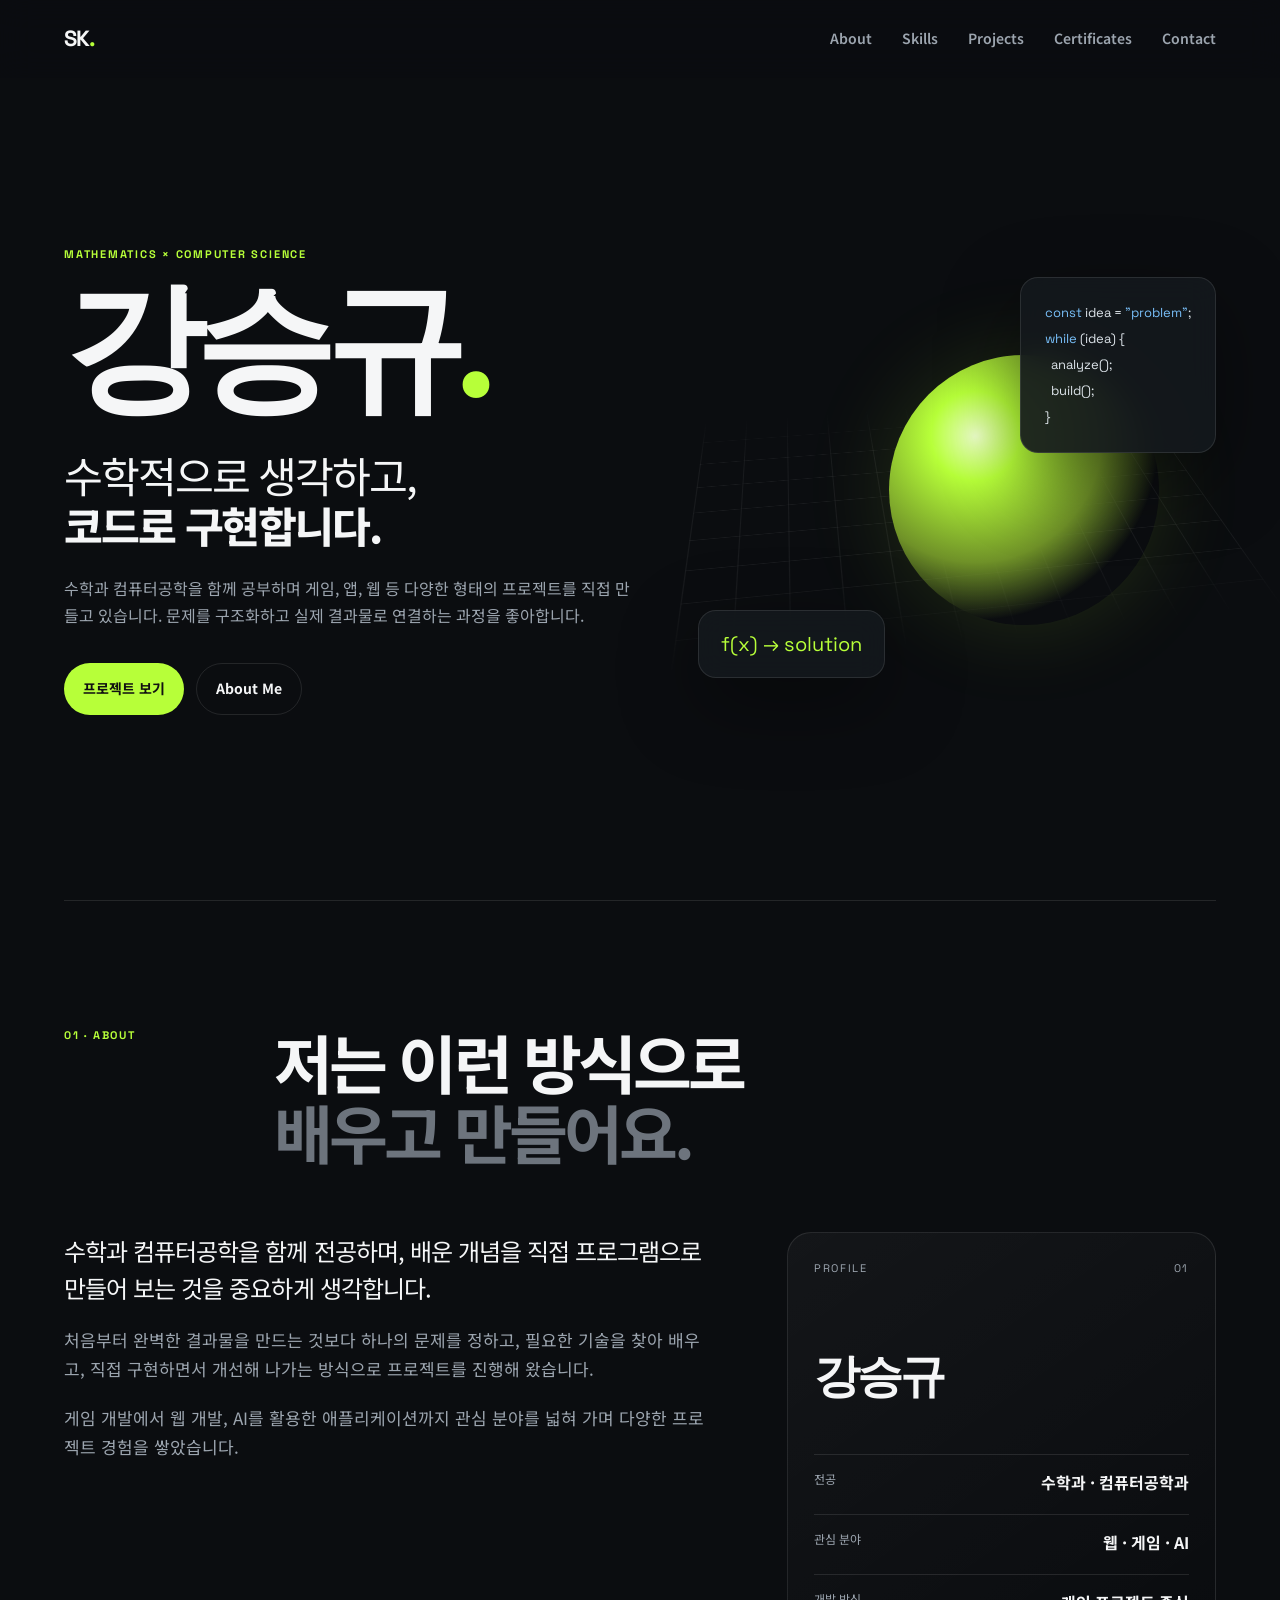
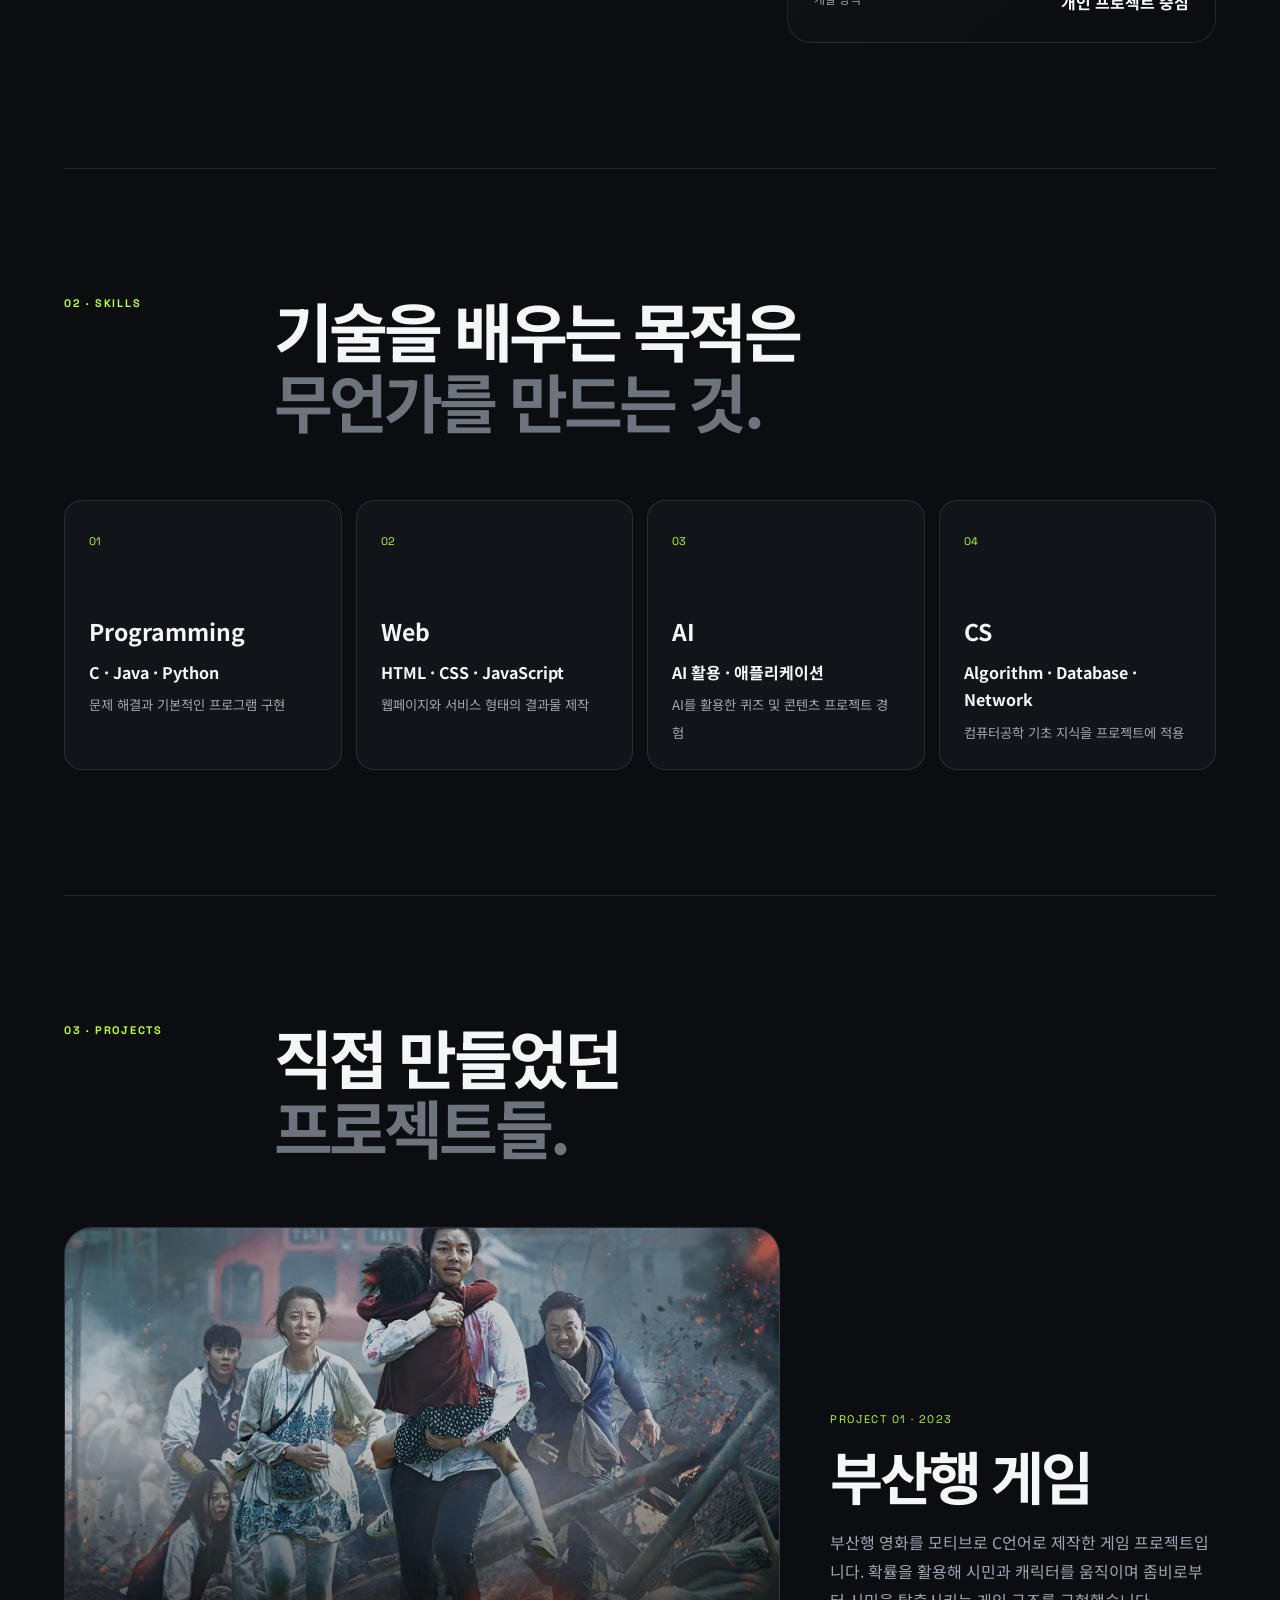
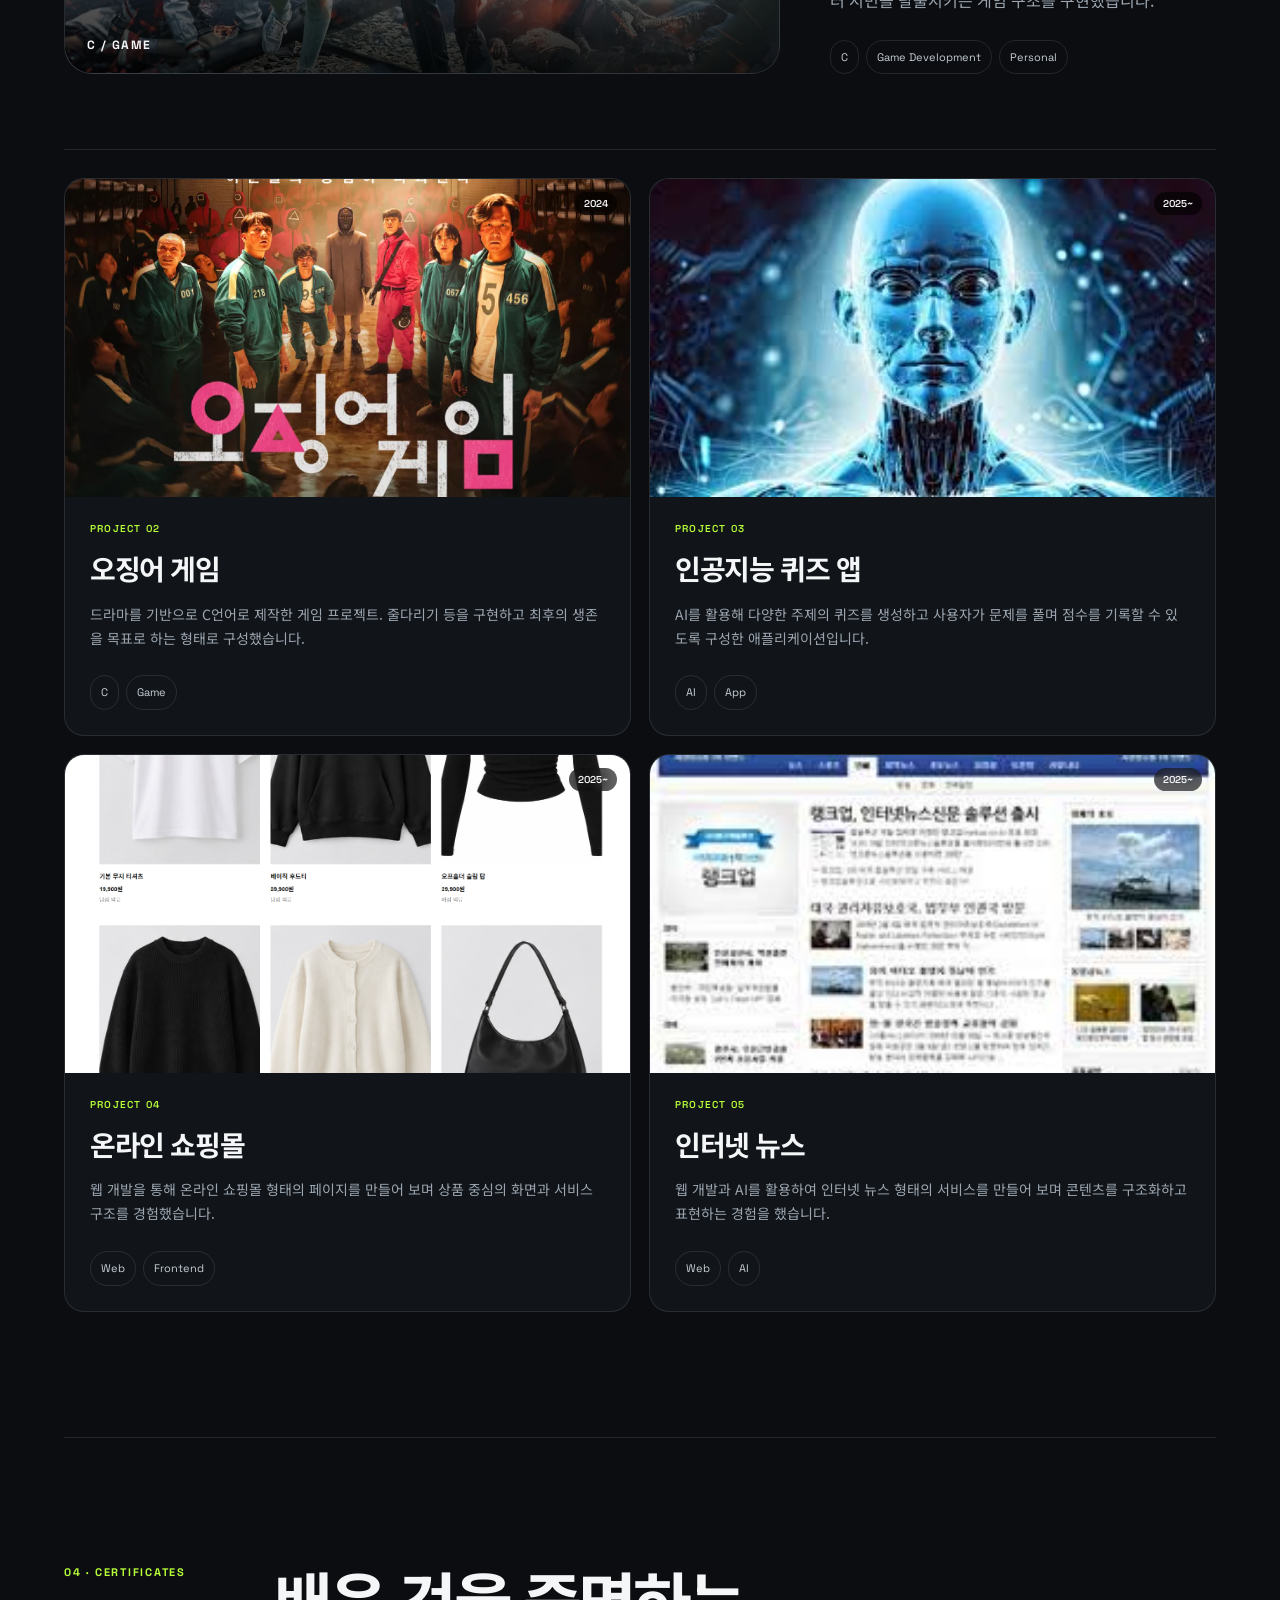
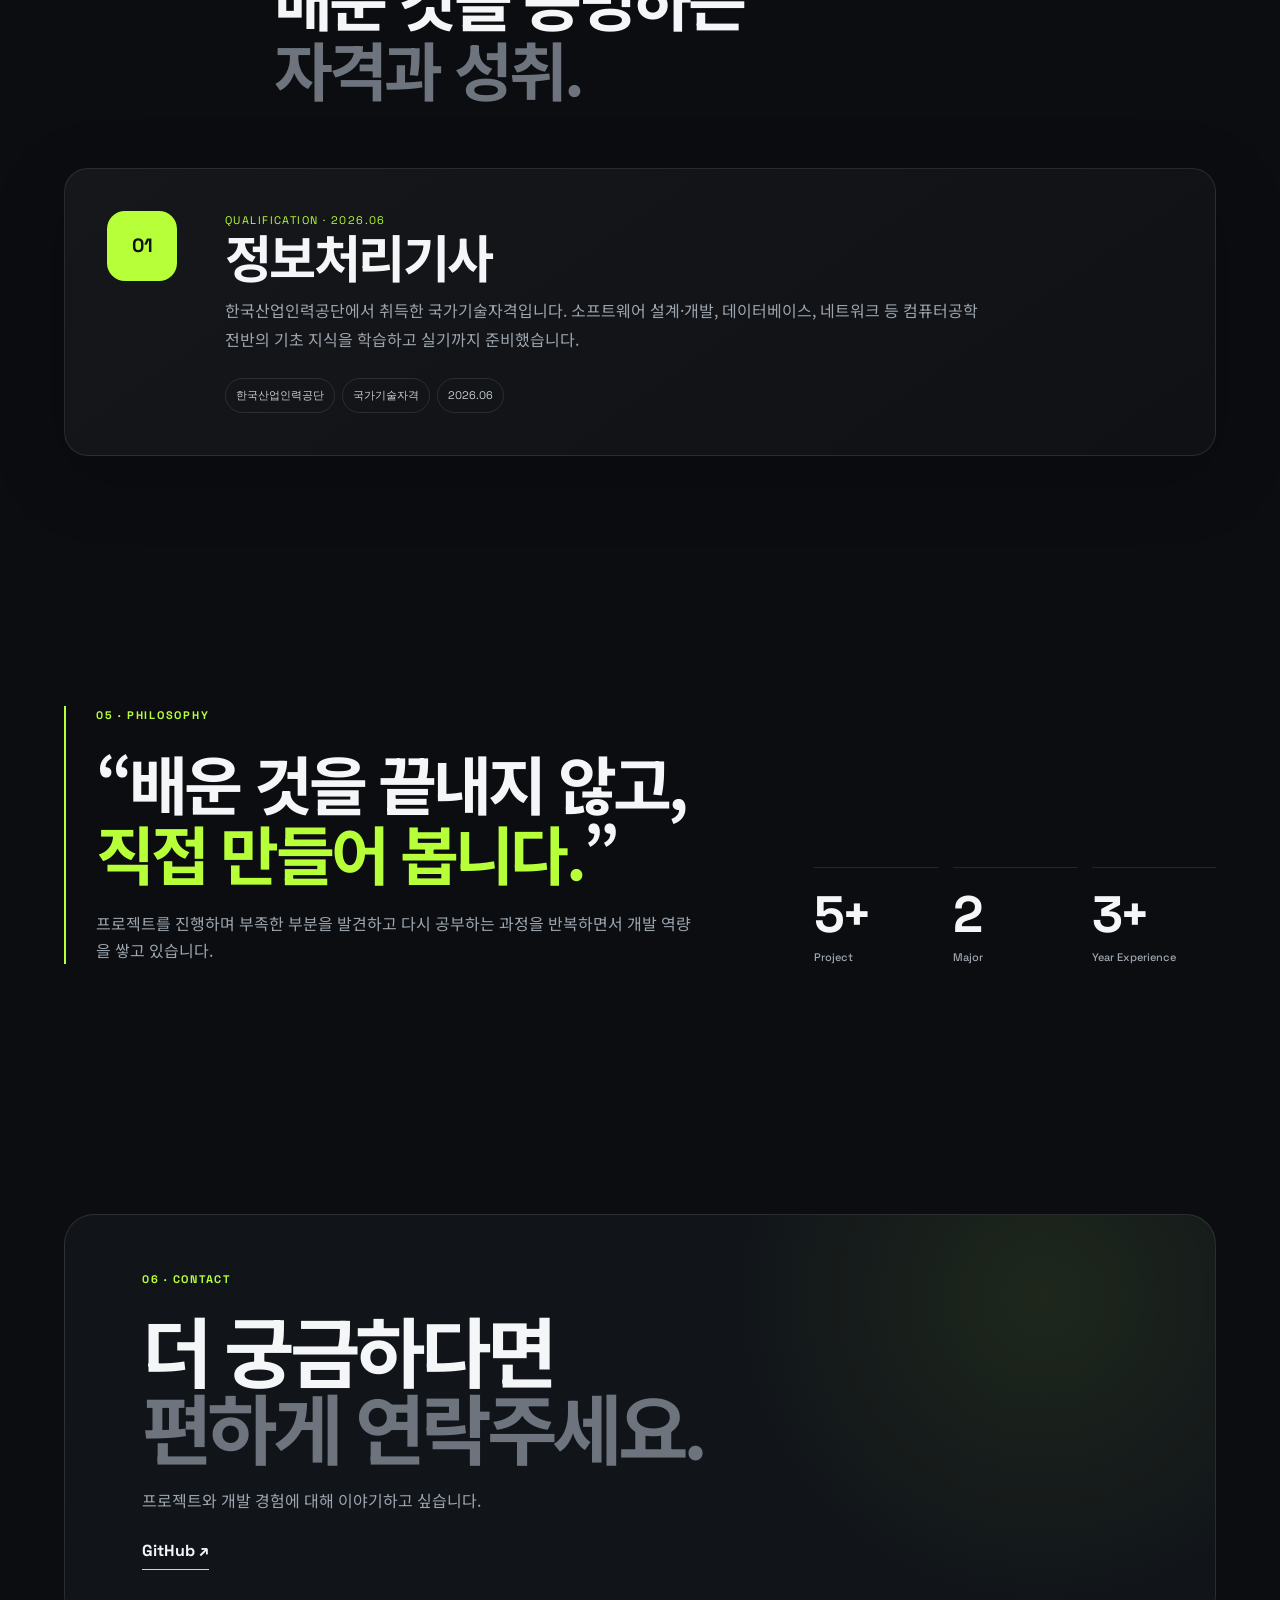
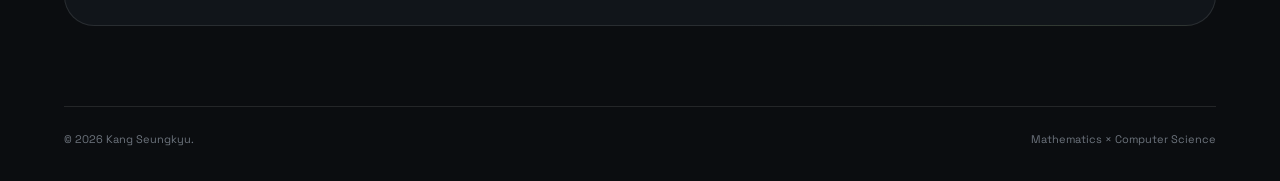
==== index.html @ 5f67b6c0 "index.html" ====
<!doctype html>
<html lang="ko">
<head>
  <meta charset="utf-8" />
  <meta name="viewport" content="width=device-width, initial-scale=1" />
  <title>강승규 | Mathematics × Computer Science</title>
  <meta name="description" content="수학과 컴퓨터공학을 공부하며 다양한 소프트웨어 프로젝트를 만들어 온 강승규의 포트폴리오." />
  <link rel="preconnect" href="https://fonts.googleapis.com">
  <link rel="preconnect" href="https://fonts.gstatic.com" crossorigin>
  <link href="https://fonts.googleapis.com/css2?family=Noto+Sans+KR:wght@400;500;600;700;800&family=Space+Grotesk:wght@400;500;600;700&display=swap" rel="stylesheet">
  <link rel="stylesheet" href="style.css" />
</head>
<body>
  <header class="topbar">
    <a class="brand" href="#home">SK</a>
    <nav class="nav">
      <a href="#about">About</a>
      <a href="#skills">Skills</a>
      <a href="#projects">Projects</a>
      <a href="#certificates">Certificates</a>
      <a href="#contact">Contact</a>
    </nav>
    <button class="menu" aria-label="메뉴 열기">☰</button>
  </header>

  <main>
    <section id="home" class="hero section-grid">
      <div class="hero-copy reveal">
        <p class="eyebrow">MATHEMATICS × COMPUTER SCIENCE</p>
        <h1>강승규<span class="dot">.</span></h1>
        <p class="hero-title">수학적으로 생각하고,<br><strong>코드로 구현합니다.</strong></p>
        <p class="hero-desc">
          수학과 컴퓨터공학을 함께 공부하며 게임, 앱, 웹 등 다양한 형태의 프로젝트를 직접 만들고 있습니다.
          문제를 구조화하고 실제 결과물로 연결하는 과정을 좋아합니다.
        </p>
        <div class="hero-actions">
          <a class="btn primary" href="#projects">프로젝트 보기</a>
          <a class="btn ghost" href="#about">About Me</a>
        </div>
      </div>
      <div class="hero-art reveal">
        <div class="grid-plane"></div>
        <div class="orb"></div>
        <div class="code-card">
          <span>const</span> idea = <span>"problem"</span>;<br>
          <span>while</span> (idea) {<br>
          &nbsp;&nbsp;analyze();<br>
          &nbsp;&nbsp;build();<br>
          }
        </div>
        <div class="math-card">f(x) → solution</div>
      </div>
    </section>

    <section id="about" class="section about">
      <div class="section-head reveal">
        <p class="eyebrow">01 · ABOUT</p>
        <h2>저는 이런 방식으로<br><span>배우고 만들어요.</span></h2>
      </div>
      <div class="about-layout">
        <div class="about-text reveal">
          <p class="lead">수학과 컴퓨터공학을 함께 전공하며, 배운 개념을 직접 프로그램으로 만들어 보는 것을 중요하게 생각합니다.</p>
          <p>처음부터 완벽한 결과물을 만드는 것보다 하나의 문제를 정하고, 필요한 기술을 찾아 배우고, 직접 구현하면서 개선해 나가는 방식으로 프로젝트를 진행해 왔습니다.</p>
          <p>게임 개발에서 웹 개발, AI를 활용한 애플리케이션까지 관심 분야를 넓혀 가며 다양한 프로젝트 경험을 쌓았습니다.</p>
        </div>
        <div class="profile-card reveal">
          <div class="profile-top"><span class="profile-index">PROFILE</span><span class="profile-no">01</span></div>
          <div class="profile-name">강승규</div>
          <dl>
            <div><dt>전공</dt><dd>수학과 · 컴퓨터공학과</dd></div>
            <div><dt>관심 분야</dt><dd>웹 · 게임 · AI</dd></div>
            <div><dt>개발 방식</dt><dd>개인 프로젝트 중심</dd></div>
          </dl>
        </div>
      </div>
    </section>

    <section id="skills" class="section skills">
      <div class="section-head reveal">
        <p class="eyebrow">02 · SKILLS</p>
        <h2>기술을 배우는 목적은<br><span>무언가를 만드는 것.</span></h2>
      </div>
      <div class="skill-grid">
        <article class="skill-card reveal"><span class="skill-num">01</span><h3>Programming</h3><p>C · Java · Python</p><small>문제 해결과 기본적인 프로그램 구현</small></article>
        <article class="skill-card reveal"><span class="skill-num">02</span><h3>Web</h3><p>HTML · CSS · JavaScript</p><small>웹페이지와 서비스 형태의 결과물 제작</small></article>
        <article class="skill-card reveal"><span class="skill-num">03</span><h3>AI</h3><p>AI 활용 · 애플리케이션</p><small>AI를 활용한 퀴즈 및 콘텐츠 프로젝트 경험</small></article>
        <article class="skill-card reveal"><span class="skill-num">04</span><h3>CS</h3><p>Algorithm · Database · Network</p><small>컴퓨터공학 기초 지식을 프로젝트에 적용</small></article>
      </div>
    </section>

    <section id="projects" class="section projects">
      <div class="section-head reveal">
        <p class="eyebrow">03 · PROJECTS</p>
        <h2>직접 만들었던<br><span>프로젝트들.</span></h2>
      </div>

      <div class="featured-project reveal">
        <div class="featured-media">
          <img src="https://seungkyu-kang.github.io/img/portfolio/부산행.png" alt="부산행 게임 프로젝트 이미지" onerror="this.style.display='none'" />
          <div class="media-label">C / GAME</div>
        </div>
        <div class="featured-info">
          <p class="project-kicker">PROJECT 01 · 2023</p>
          <h3>부산행 게임</h3>
          <p>부산행 영화를 모티브로 C언어로 제작한 게임 프로젝트입니다. 확률을 활용해 시민과 캐릭터를 움직이며 좀비로부터 시민을 탈출시키는 게임 구조를 구현했습니다.</p>
          <div class="tags"><span>C</span><span>Game Development</span><span>Personal</span></div>
        </div>
      </div>

      <div class="project-list">
        <article class="project-card reveal" data-project="squid">
          <div class="project-img"><img src="https://seungkyu-kang.github.io/img/portfolio/오징어게임.png" alt="오징어 게임 프로젝트 이미지" /><span>2024</span></div>
          <div class="project-info"><p>PROJECT 02</p><h3>오징어 게임</h3><p>드라마를 기반으로 C언어로 제작한 게임 프로젝트. 줄다리기 등을 구현하고 최후의 생존을 목표로 하는 형태로 구성했습니다.</p><div class="tags"><span>C</span><span>Game</span></div></div>
        </article>

        <article class="project-card reveal" data-project="ai">
          <div class="project-img"><img src="https://seungkyu-kang.github.io/img/portfolio/인공지능.png" alt="인공지능 퀴즈 앱 프로젝트 이미지" /><span>2025~</span></div>
          <div class="project-info"><p>PROJECT 03</p><h3>인공지능 퀴즈 앱</h3><p>AI를 활용해 다양한 주제의 퀴즈를 생성하고 사용자가 문제를 풀며 점수를 기록할 수 있도록 구성한 애플리케이션입니다.</p><div class="tags"><span>AI</span><span>App</span></div></div>
        </article>

        <article class="project-card reveal" data-project="shop">
          <div class="project-img"><img src="https://seungkyu-kang.github.io/img/portfolio/이미지%20쇼핑몰.png" alt="온라인 쇼핑몰 프로젝트 이미지" /><span>2025~</span></div>
          <div class="project-info"><p>PROJECT 04</p><h3>온라인 쇼핑몰</h3><p>웹 개발을 통해 온라인 쇼핑몰 형태의 페이지를 만들어 보며 상품 중심의 화면과 서비스 구조를 경험했습니다.</p><div class="tags"><span>Web</span><span>Frontend</span></div></div>
        </article>

        <article class="project-card reveal" data-project="news">
          <div class="project-img"><img src="https://seungkyu-kang.github.io/img/portfolio/인터넷%20뉴스.png" alt="인터넷 뉴스 프로젝트 이미지" /><span>2025~</span></div>
          <div class="project-info"><p>PROJECT 05</p><h3>인터넷 뉴스</h3><p>웹 개발과 AI를 활용하여 인터넷 뉴스 형태의 서비스를 만들어 보며 콘텐츠를 구조화하고 표현하는 경험을 했습니다.</p><div class="tags"><span>Web</span><span>AI</span></div></div>
        </article>
      </div>
    </section>

    <section id="certificates" class="section certificates">
      <div class="section-head reveal">
        <p class="eyebrow">04 · CERTIFICATES</p>
        <h2>배운 것을 증명하는<br><span>자격과 성취.</span></h2>
      </div>
      <div class="certificate-card reveal">
        <div class="certificate-mark">01</div>
        <div class="certificate-main">
          <p class="project-kicker">QUALIFICATION · 2026.06</p>
          <h3>정보처리기사</h3>
          <p>한국산업인력공단에서 취득한 국가기술자격입니다. 소프트웨어 설계·개발, 데이터베이스, 네트워크 등 컴퓨터공학 전반의 기초 지식을 학습하고 실기까지 준비했습니다.</p>
          <div class="tags"><span>한국산업인력공단</span><span>국가기술자격</span><span>2026.06</span></div>
        </div>
      </div>
    </section>

    <section class="section philosophy">
      <div class="quote reveal">
        <p class="eyebrow">05 · PHILOSOPHY</p>
        <blockquote>“배운 것을 끝내지 않고,<br><strong>직접 만들어 봅니다.</strong>”</blockquote>
        <p>프로젝트를 진행하며 부족한 부분을 발견하고 다시 공부하는 과정을 반복하면서 개발 역량을 쌓고 있습니다.</p>
      </div>
      <div class="numbers reveal">
        <div><strong>5+</strong><span>Project</span></div>
        <div><strong>2</strong><span>Major</span></div>
        <div><strong>3+</strong><span>Year Experience</span></div>
      </div>
    </section>

    <section id="contact" class="section contact">
      <div class="contact-box reveal">
        <p class="eyebrow">06 · CONTACT</p>
        <h2>더 궁금하다면<br><span>편하게 연락주세요.</span></h2>
        <p class="contact-copy">프로젝트와 개발 경험에 대해 이야기하고 싶습니다.</p>
        <div class="contact-links">
          <a href="https://github.com/seungkyu-kang" target="_blank" rel="noreferrer">GitHub ↗</a>
        </div>
      </div>
    </section>
  </main>

  <footer><span>© 2026 Kang Seungkyu.</span><span>Mathematics × Computer Science</span></footer>

  <script src="script.js"></script>

  <script>
  document.querySelector('[data-project="shop"]')?.addEventListener('click', () => {
    window.location.href = 'malllab.html';
  });

  document.querySelector('[data-project="shop"]')?.setAttribute('role', 'link');
  document.querySelector('[data-project="shop"]')?.setAttribute('tabindex', '0');

  document.querySelector('[data-project="shop"]')?.addEventListener('keydown', (event) => {
    if (event.key === 'Enter' || event.key === ' ') {
      event.preventDefault();
      window.location.href = 'malllab.html';
    }
  });
</script>
</body>
</html>
---- style.css ----
:root{
  --bg:#0b0d10;
  --surface:#11151a;
  --surface-2:#171c22;
  --text:#f5f6f7;
  --muted:#9ca5af;
  --line:rgba(255,255,255,.10);
  --accent:#b7ff39;
  --accent-2:#78bff8;
  --max:1180px;
}
*{box-sizing:border-box;margin:0;padding:0}
html{scroll-behavior:smooth}
body{font-family:'Noto Sans KR',sans-serif;background:var(--bg);color:var(--text);line-height:1.7;overflow-x:hidden}
a{color:inherit;text-decoration:none}
img{max-width:100%;display:block}
.topbar{position:fixed;z-index:20;top:0;left:0;right:0;height:78px;display:flex;align-items:center;justify-content:space-between;padding:0 5vw;background:rgba(11,13,16,.75);backdrop-filter:blur(16px);border-bottom:1px solid transparent;transition:.3s}
.topbar.scrolled{border-color:var(--line)}
.brand{font-family:'Space Grotesk',sans-serif;font-weight:700;font-size:22px;letter-spacing:-.05em}
.brand:after{content:'.';color:var(--accent)}
.nav{display:flex;gap:30px;color:var(--muted);font-size:14px;font-weight:600}
.nav a{transition:.2s}.nav a:hover{color:var(--accent)}
.menu{display:none;background:none;border:0;color:white;font-size:22px}
.section-grid,.section{width:min(var(--max),90vw);margin:0 auto}
.hero{min-height:100vh;padding:150px 0 90px;display:grid;grid-template-columns:1.05fr .95fr;align-items:center;gap:40px}
.eyebrow{font-family:'Space Grotesk',sans-serif;font-size:11px;letter-spacing:.16em;color:var(--accent);font-weight:700;margin-bottom:22px}
.hero h1{font-family:'Space Grotesk',sans-serif;font-size:clamp(68px,11vw,150px);line-height:.88;letter-spacing:-.075em;margin-bottom:40px}
.dot{color:var(--accent)}
.hero-title{font-size:clamp(27px,3.3vw,44px);line-height:1.2;letter-spacing:-.05em;margin-bottom:24px}.hero-title strong{font-weight:800}
.hero-desc{max-width:580px;color:var(--muted);font-size:16px}
.hero-actions{display:flex;gap:12px;margin-top:34px}.btn{display:inline-flex;align-items:center;justify-content:center;padding:13px 19px;border-radius:999px;font-weight:700;font-size:14px}.btn.primary{background:var(--accent);color:#111}.btn.ghost{border:1px solid var(--line);color:var(--text)}.btn:hover{transform:translateY(-2px)}
.hero-art{min-height:520px;position:relative;isolation:isolate}.grid-plane{position:absolute;inset:15% 2% 7%;background-image:linear-gradient(rgba(255,255,255,.055) 1px,transparent 1px),linear-gradient(90deg,rgba(255,255,255,.055) 1px,transparent 1px);background-size:46px 46px;transform:perspective(900px) rotateX(56deg) rotateZ(-9deg);transform-origin:center;mask-image:linear-gradient(to bottom,transparent,black 25%,black 75%,transparent)}
.orb{position:absolute;width:270px;height:270px;border-radius:50%;background:radial-gradient(circle at 32% 30%,#ecffc8 0,#b7ff39 17%,#6f9128 48%,rgba(0,0,0,0) 70%);filter:blur(.2px);top:26%;left:38%;box-shadow:0 0 90px rgba(183,255,57,.13)}
.code-card,.math-card{position:absolute;background:rgba(20,24,29,.92);border:1px solid var(--line);border-radius:18px;box-shadow:0 25px 80px rgba(0,0,0,.4);backdrop-filter:blur(14px)}
.code-card{right:0;top:11%;padding:22px 24px;font-family:'Space Grotesk',monospace;color:#dde4ea;font-size:13px;line-height:2}.code-card span{color:var(--accent-2)}.math-card{left:2%;bottom:12%;padding:16px 22px;font-family:'Space Grotesk';color:var(--accent);font-size:20px}
.section{padding:125px 0}.section-head{display:grid;grid-template-columns:180px 1fr;gap:30px;margin-bottom:65px}.section-head h2{font-size:clamp(36px,5vw,65px);line-height:1.1;letter-spacing:-.06em}.section-head h2 span{color:#6d747d}
.about{border-top:1px solid var(--line)}.about-layout{display:grid;grid-template-columns:1.2fr .8fr;gap:80px}.about-text{max-width:700px;color:var(--muted);font-size:17px}.about-text p+p{margin-top:20px}.about-text .lead{font-size:24px;line-height:1.55;color:var(--text);letter-spacing:-.04em}
.profile-card{border:1px solid var(--line);border-radius:24px;padding:26px;background:linear-gradient(145deg,rgba(255,255,255,.04),transparent);align-self:start}.profile-top{display:flex;justify-content:space-between;color:var(--muted);font-family:'Space Grotesk';font-size:11px;letter-spacing:.15em}.profile-name{font-family:'Space Grotesk';font-size:46px;font-weight:700;letter-spacing:-.07em;margin:60px 0 38px}.profile-card dl{display:grid;gap:18px}.profile-card dl div{display:flex;justify-content:space-between;gap:20px;border-top:1px solid var(--line);padding-top:14px}.profile-card dt{color:var(--muted);font-size:12px}.profile-card dd{font-weight:700;text-align:right}
.skills{border-top:1px solid var(--line)}.skill-grid{display:grid;grid-template-columns:repeat(4,1fr);gap:14px}.skill-card{min-height:230px;border:1px solid var(--line);padding:24px;border-radius:18px;background:var(--surface);transition:.25s}.skill-card:hover{border-color:rgba(183,255,57,.45);transform:translateY(-4px)}.skill-num{font-family:'Space Grotesk';color:var(--accent);font-size:11px}.skill-card h3{font-size:23px;margin-top:60px}.skill-card p{font-weight:700;margin:8px 0 4px}.skill-card small{color:var(--muted)}
.projects{border-top:1px solid var(--line)}.featured-project{display:grid;grid-template-columns:1.3fr .7fr;gap:50px;padding-bottom:75px;border-bottom:1px solid var(--line)}.featured-media{position:relative;aspect-ratio:16/10;background:linear-gradient(135deg,#222a33,#0e1115);border-radius:28px;overflow:hidden;border:1px solid var(--line)}.featured-media img{width:100%;height:100%;object-fit:cover;opacity:.8}.featured-media:after{content:'';position:absolute;inset:0;background:linear-gradient(180deg,transparent 45%,rgba(0,0,0,.7));pointer-events:none}.media-label{position:absolute;left:22px;bottom:18px;z-index:2;font-family:'Space Grotesk';font-size:12px;font-weight:700;letter-spacing:.12em}.project-kicker{font-family:'Space Grotesk';color:var(--accent);font-size:11px;letter-spacing:.13em}.featured-info{align-self:end}.featured-info h3{font-size:clamp(38px,4.5vw,60px);letter-spacing:-.06em;line-height:1;margin:18px 0 24px}.featured-info p:not(.project-kicker){color:var(--muted);line-height:1.8}.tags{display:flex;gap:7px;flex-wrap:wrap;margin-top:25px}.tags span{padding:7px 10px;border:1px solid var(--line);border-radius:999px;color:#c7ced5;font-family:'Space Grotesk';font-size:11px}
.project-list{display:grid;grid-template-columns:repeat(2,1fr);gap:18px;margin-top:28px}.project-card{border:1px solid var(--line);border-radius:20px;overflow:hidden;background:var(--surface);transition:.25s}.project-card:hover{transform:translateY(-5px);border-color:rgba(183,255,57,.35)}.project-img{aspect-ratio:16/9;position:relative;background:#1a1f25;overflow:hidden}.project-img img{width:100%;height:100%;object-fit:cover;transition:.5s}.project-card:hover .project-img img{transform:scale(1.04)}.project-img span{position:absolute;top:13px;right:13px;background:rgba(0,0,0,.6);padding:5px 9px;border-radius:999px;font:600 10px 'Space Grotesk';backdrop-filter:blur(10px)}.project-info{padding:25px}.project-info>p:first-child{color:var(--accent);font:600 10px 'Space Grotesk';letter-spacing:.12em}.project-info h3{font-size:28px;letter-spacing:-.05em;margin:10px 0 10px}.project-info>p:not(:first-child){color:var(--muted);font-size:14px}
.philosophy{display:grid;grid-template-columns:1.25fr .75fr;gap:80px;align-items:end}.quote{border-left:2px solid var(--accent);padding-left:30px}.quote blockquote{font-size:clamp(36px,5vw,64px);font-weight:700;line-height:1.1;letter-spacing:-.06em;margin:0 0 22px}.quote blockquote strong{color:var(--accent)}.quote>p:last-child{color:var(--muted);max-width:600px}.numbers{display:grid;grid-template-columns:repeat(3,1fr);gap:15px}.numbers div{border-top:1px solid var(--line);padding-top:14px}.numbers strong{display:block;font:700 clamp(35px,4vw,56px) 'Space Grotesk';letter-spacing:-.07em}.numbers span{display:block;color:var(--muted);font:500 11px 'Space Grotesk';margin-top:3px}
.contact{padding-bottom:80px}.contact-box{border:1px solid var(--line);border-radius:30px;padding:55px clamp(28px,6vw,80px);background:radial-gradient(circle at 85% 20%,rgba(183,255,57,.08),transparent 30%),var(--surface)}.contact-box h2{font-size:clamp(42px,6vw,78px);line-height:1;letter-spacing:-.07em}.contact-box h2 span{color:#6d747d}.contact-copy{margin:23px 0;color:var(--muted)}.contact-links{display:flex;gap:25px}.contact-links a{font-family:'Space Grotesk';font-weight:700;border-bottom:1px solid var(--accent);padding-bottom:4px}
footer{width:min(var(--max),90vw);margin:0 auto;padding:25px 0 35px;border-top:1px solid var(--line);display:flex;justify-content:space-between;color:#6d747d;font:11px 'Space Grotesk'}
.reveal{opacity:0;transform:translateY(20px);transition:opacity .7s ease,transform .7s ease}.reveal.visible{opacity:1;transform:none}
@media(max-width:900px){.nav{display:none}.menu{display:block}.hero{grid-template-columns:1fr;padding-top:130px}.hero-art{min-height:390px}.section{padding:95px 0}.section-head{grid-template-columns:1fr;gap:8px}.about-layout,.featured-project,.philosophy{grid-template-columns:1fr;gap:35px}.skill-grid{grid-template-columns:repeat(2,1fr)}.project-list{grid-template-columns:1fr}.numbers{order:-1}}
@media(max-width:540px){.hero h1{font-size:72px}.hero-art{min-height:330px}.grid-plane{inset:10% -5% 0}.orb{width:190px;height:190px;left:30%;top:27%}.code-card{right:-10px;top:5%;font-size:11px}.math-card{left:0;bottom:9%;font-size:16px}.skill-grid{grid-template-columns:1fr}.contact-links{flex-direction:column;gap:14px}.numbers{grid-template-columns:1fr 1fr 1fr;gap:8px}.numbers strong{font-size:32px}.numbers span{font-size:9px}}

/* Certificates */
.certificates{border-top:1px solid var(--line)}
.certificate-card{display:grid;grid-template-columns:90px 1fr;gap:28px;align-items:start;padding:42px;border:1px solid var(--line);border-radius:24px;background:linear-gradient(145deg,rgba(255,255,255,.045),rgba(255,255,255,.018));box-shadow:0 20px 70px rgba(0,0,0,.22)}
.certificate-card:hover{border-color:rgba(183,255,57,.35);transform:translateY(-3px);transition:.25s}
.certificate-mark{width:70px;height:70px;display:grid;place-items:center;border-radius:18px;background:var(--accent);color:#111;font-family:'Space Grotesk',sans-serif;font-weight:700;font-size:1.2rem}
.certificate-main h3{margin:0 0 12px;font-size:clamp(2rem,4vw,3.2rem);line-height:1.05;letter-spacing:-.05em}
.certificate-main > p:not(.project-kicker){max-width:760px;margin:0 0 22px;line-height:1.8;color:var(--muted)}
@media (max-width:700px){.certificate-card{grid-template-columns:1fr;padding:28px}.certificate-mark{width:60px;height:60px}}
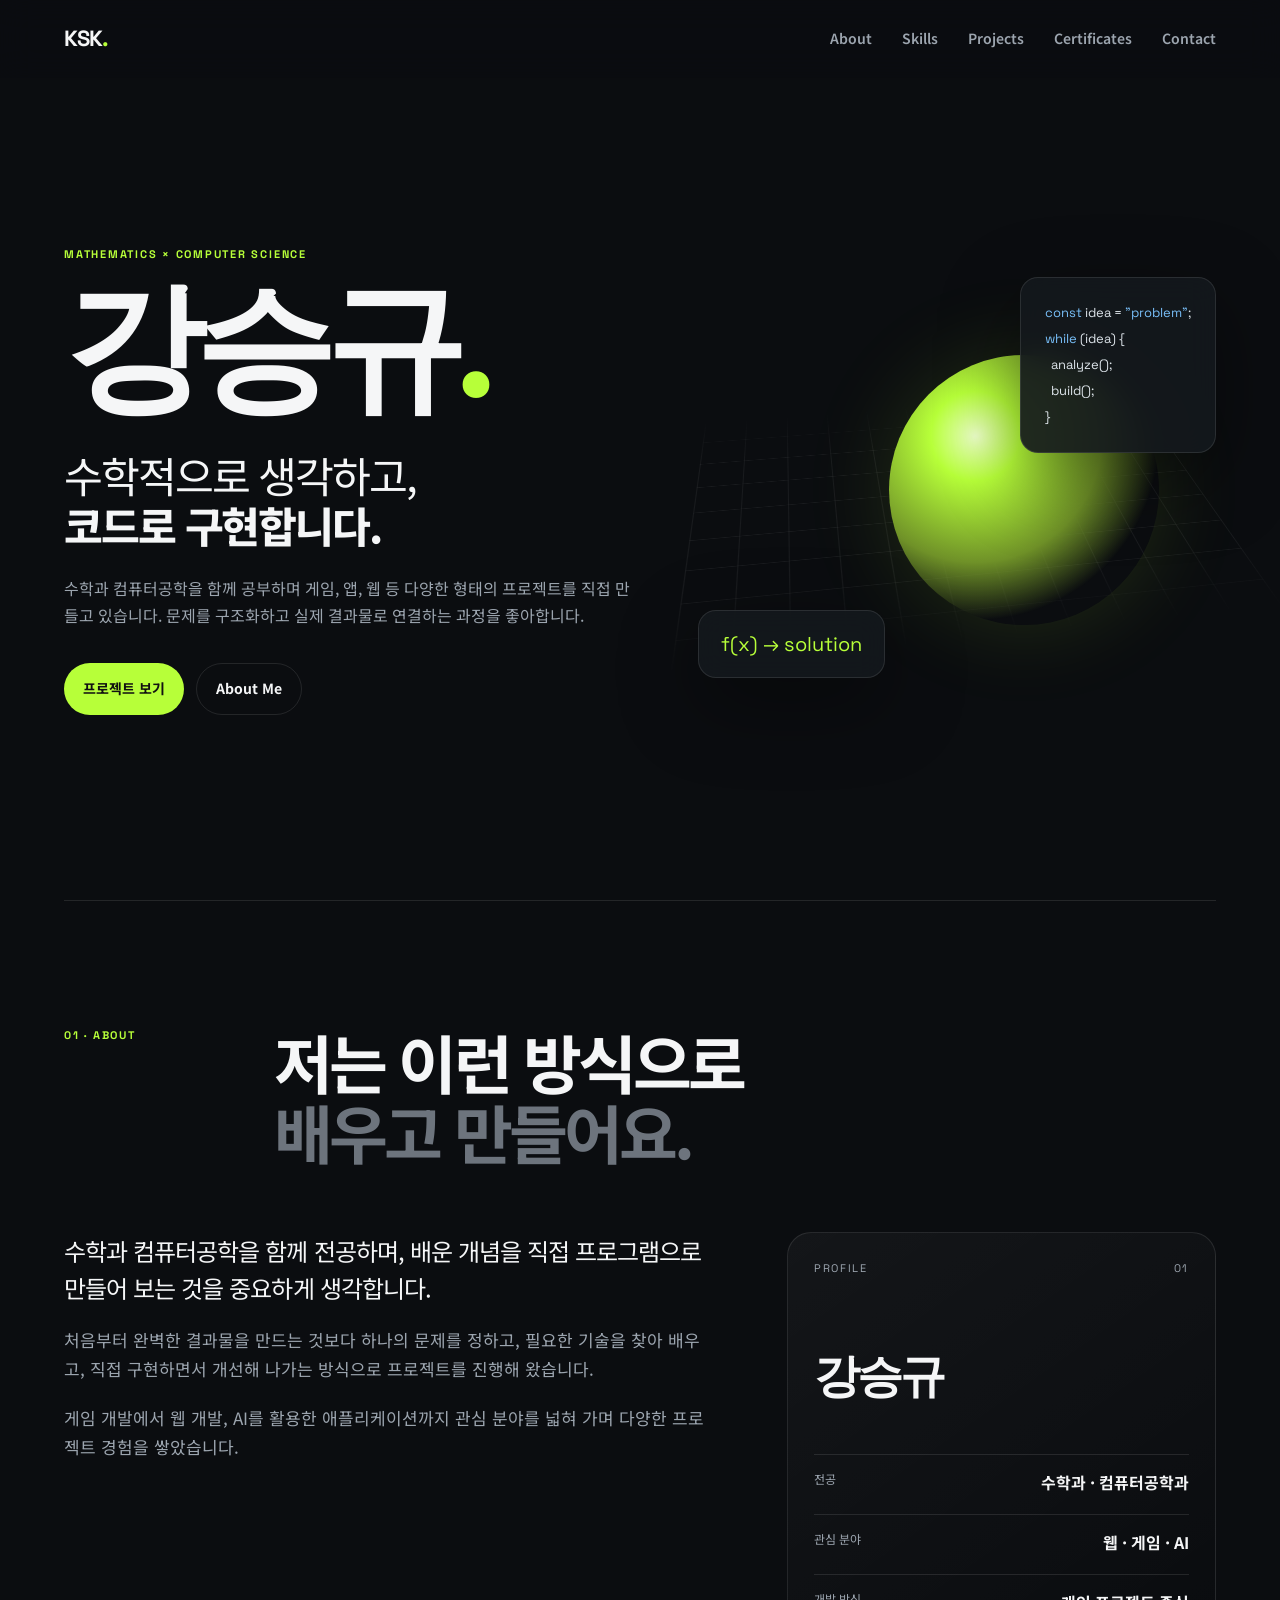
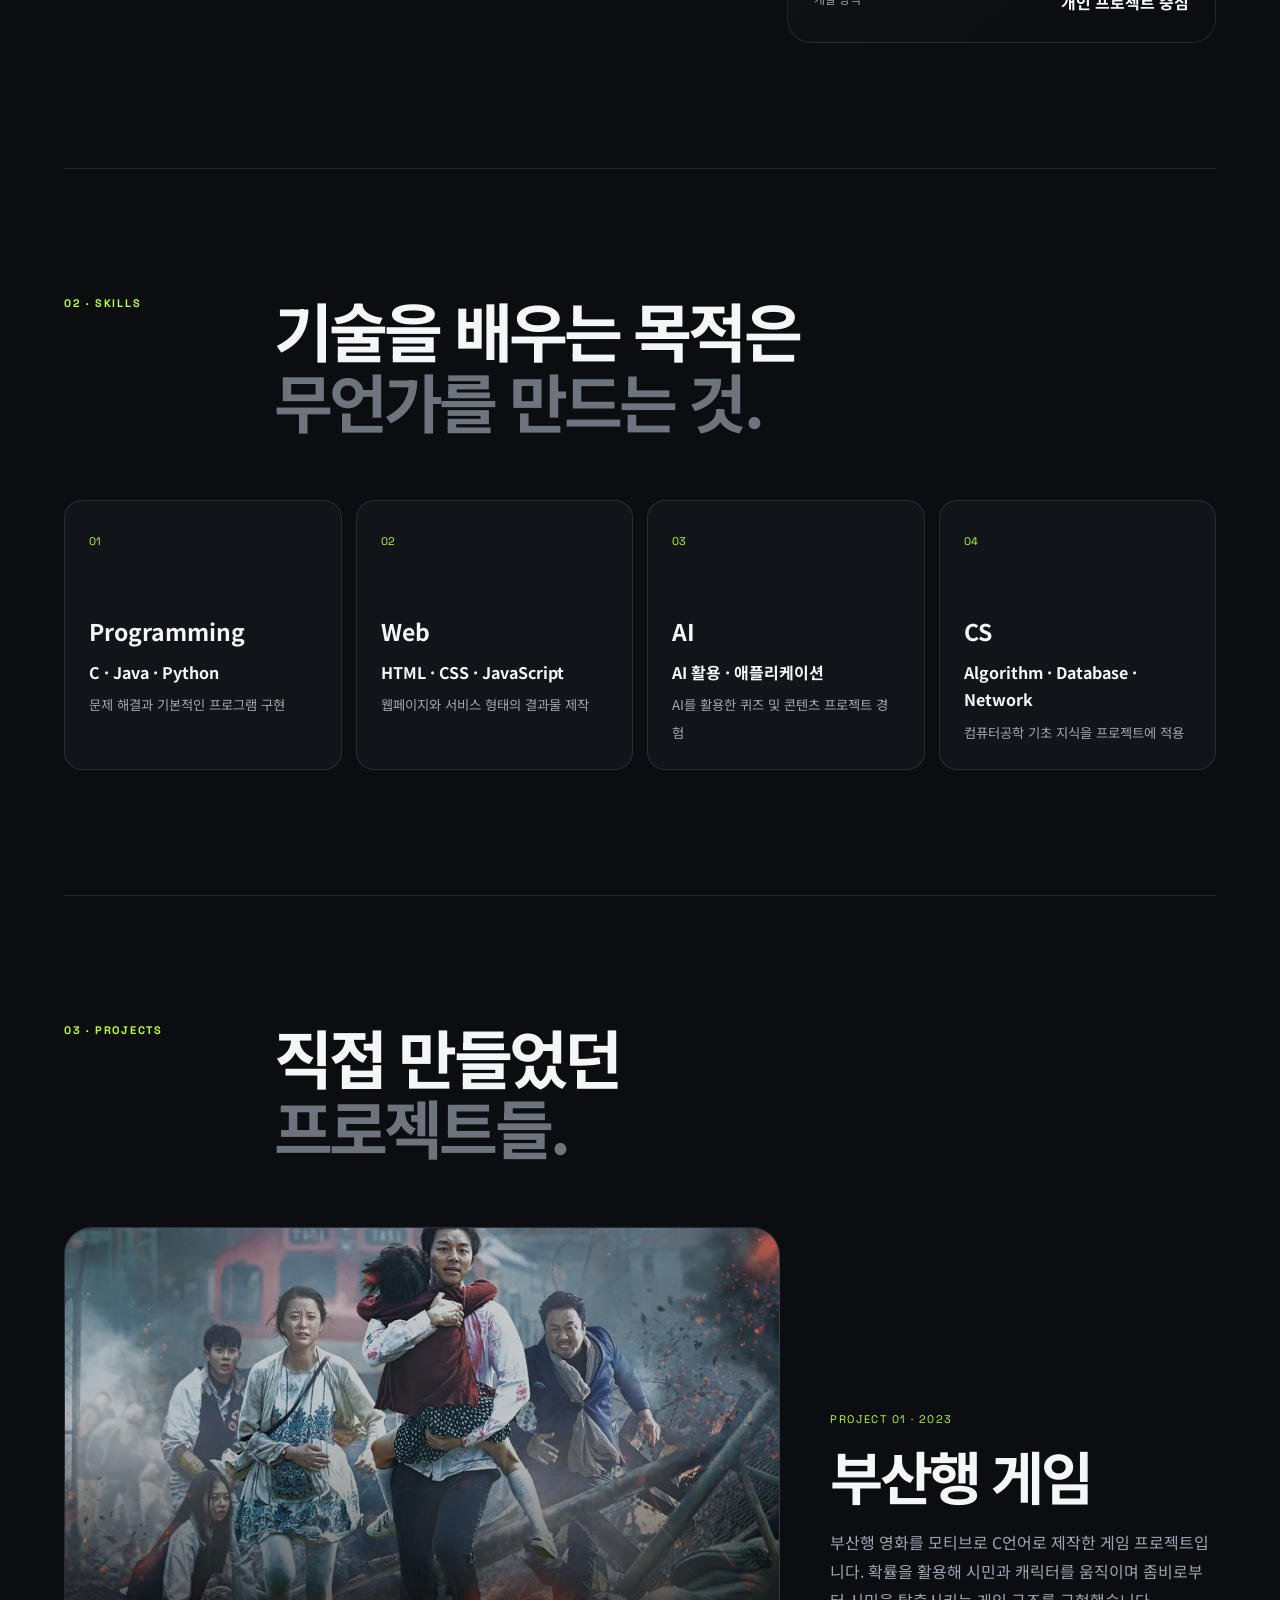
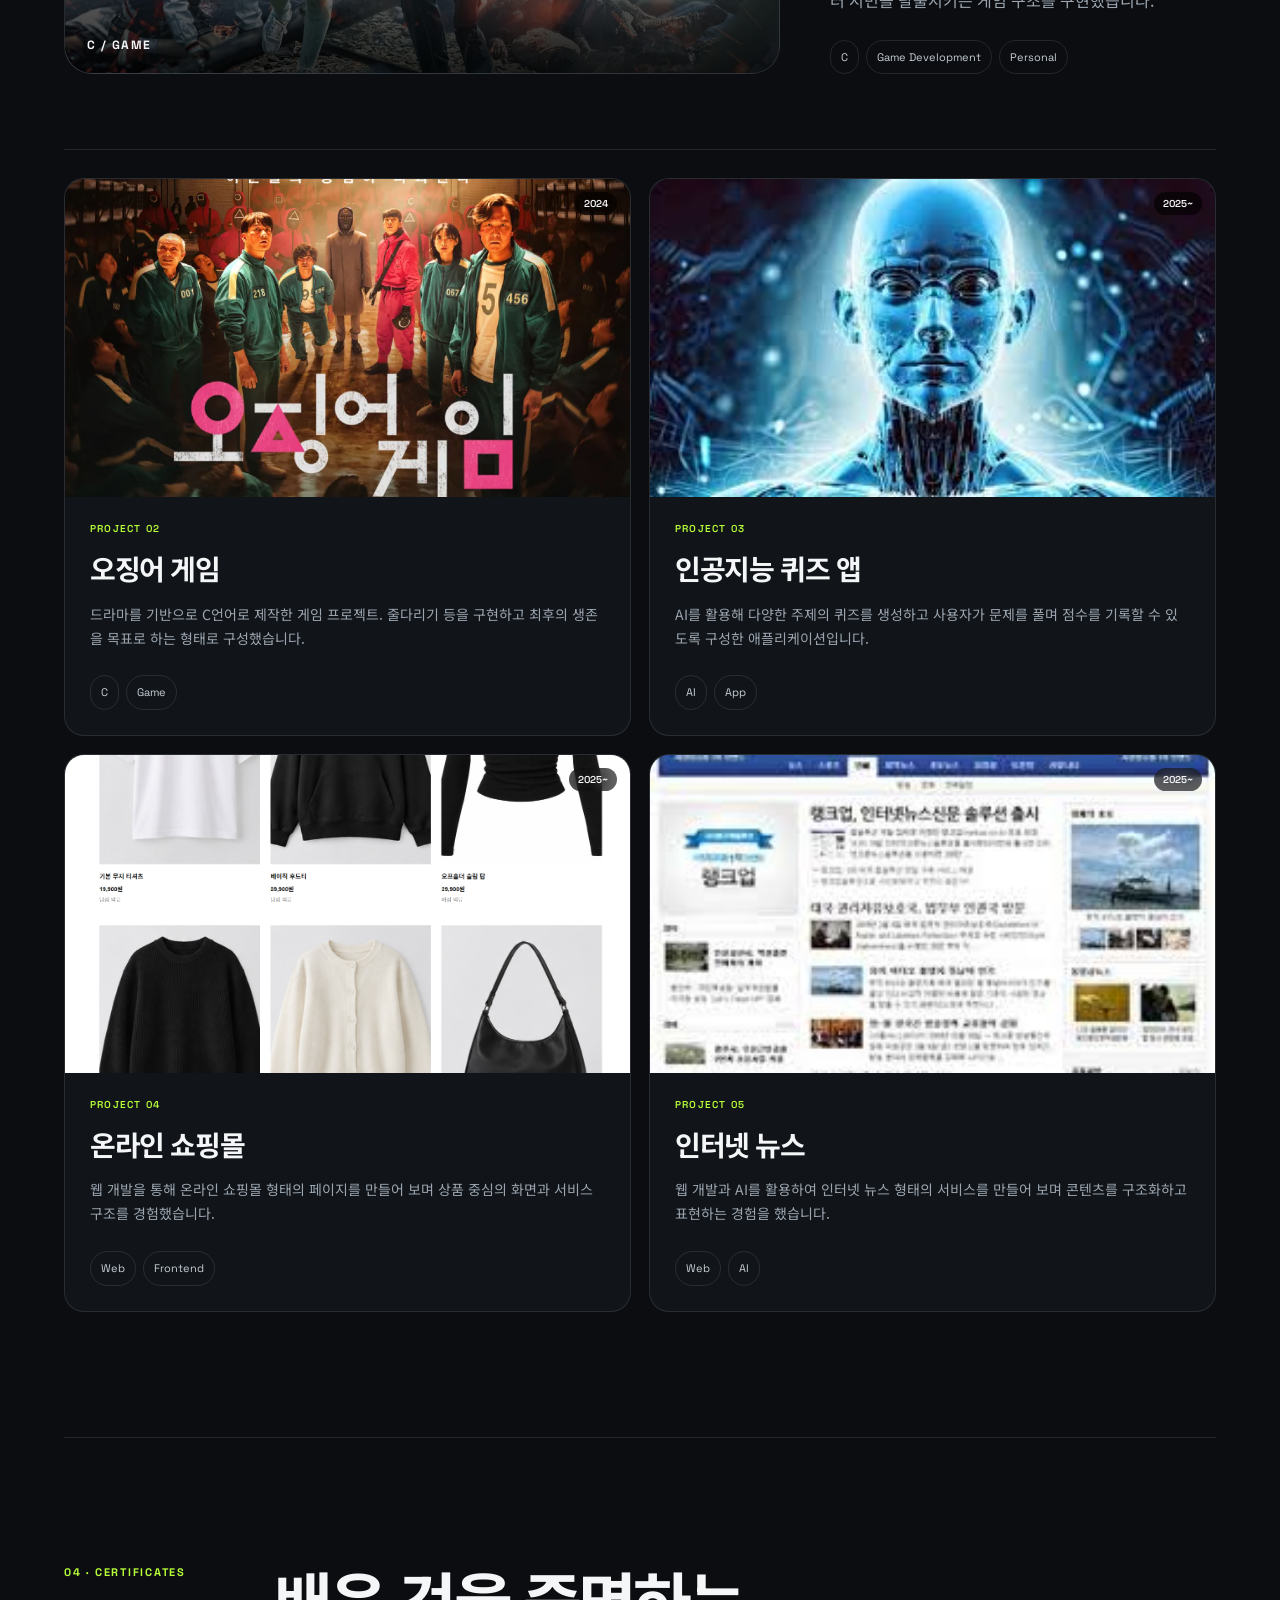
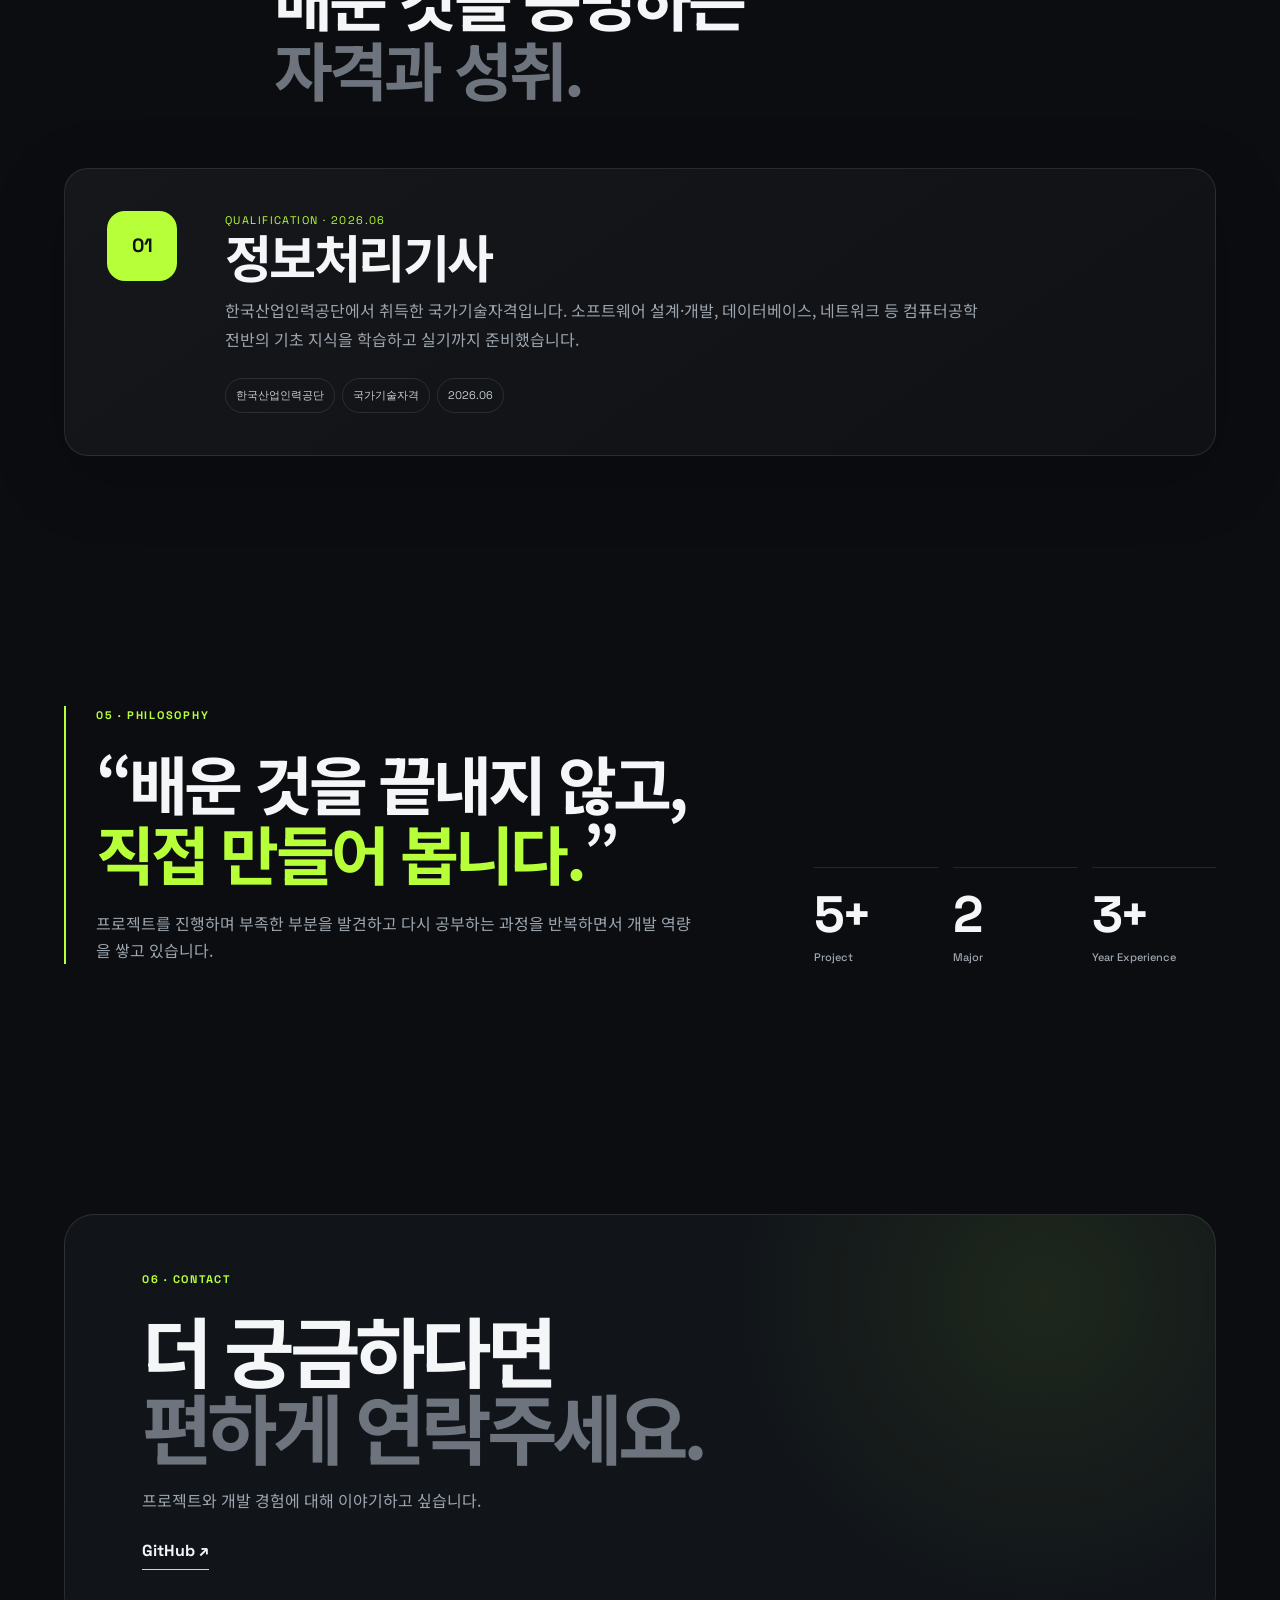
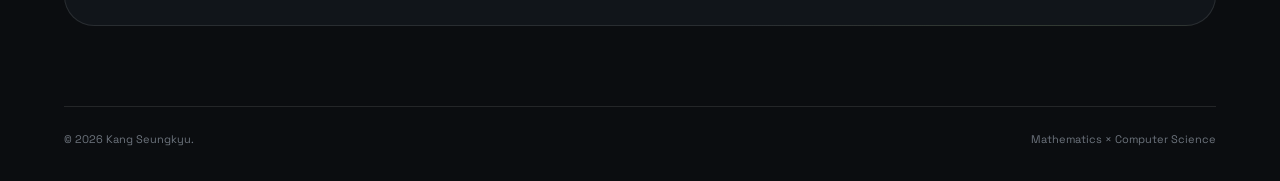
==== commit b0985391: "index.html" ====
--- a/index.html
+++ b/index.html
@@ -12,7 +12,7 @@
 </head>
 <body>
   <header class="topbar">
-    <a class="brand" href="#home">SK</a>
+    <a class="brand" href="#home">KSK</a>
     <nav class="nav">
       <a href="#about">About</a>
       <a href="#skills">Skills</a>
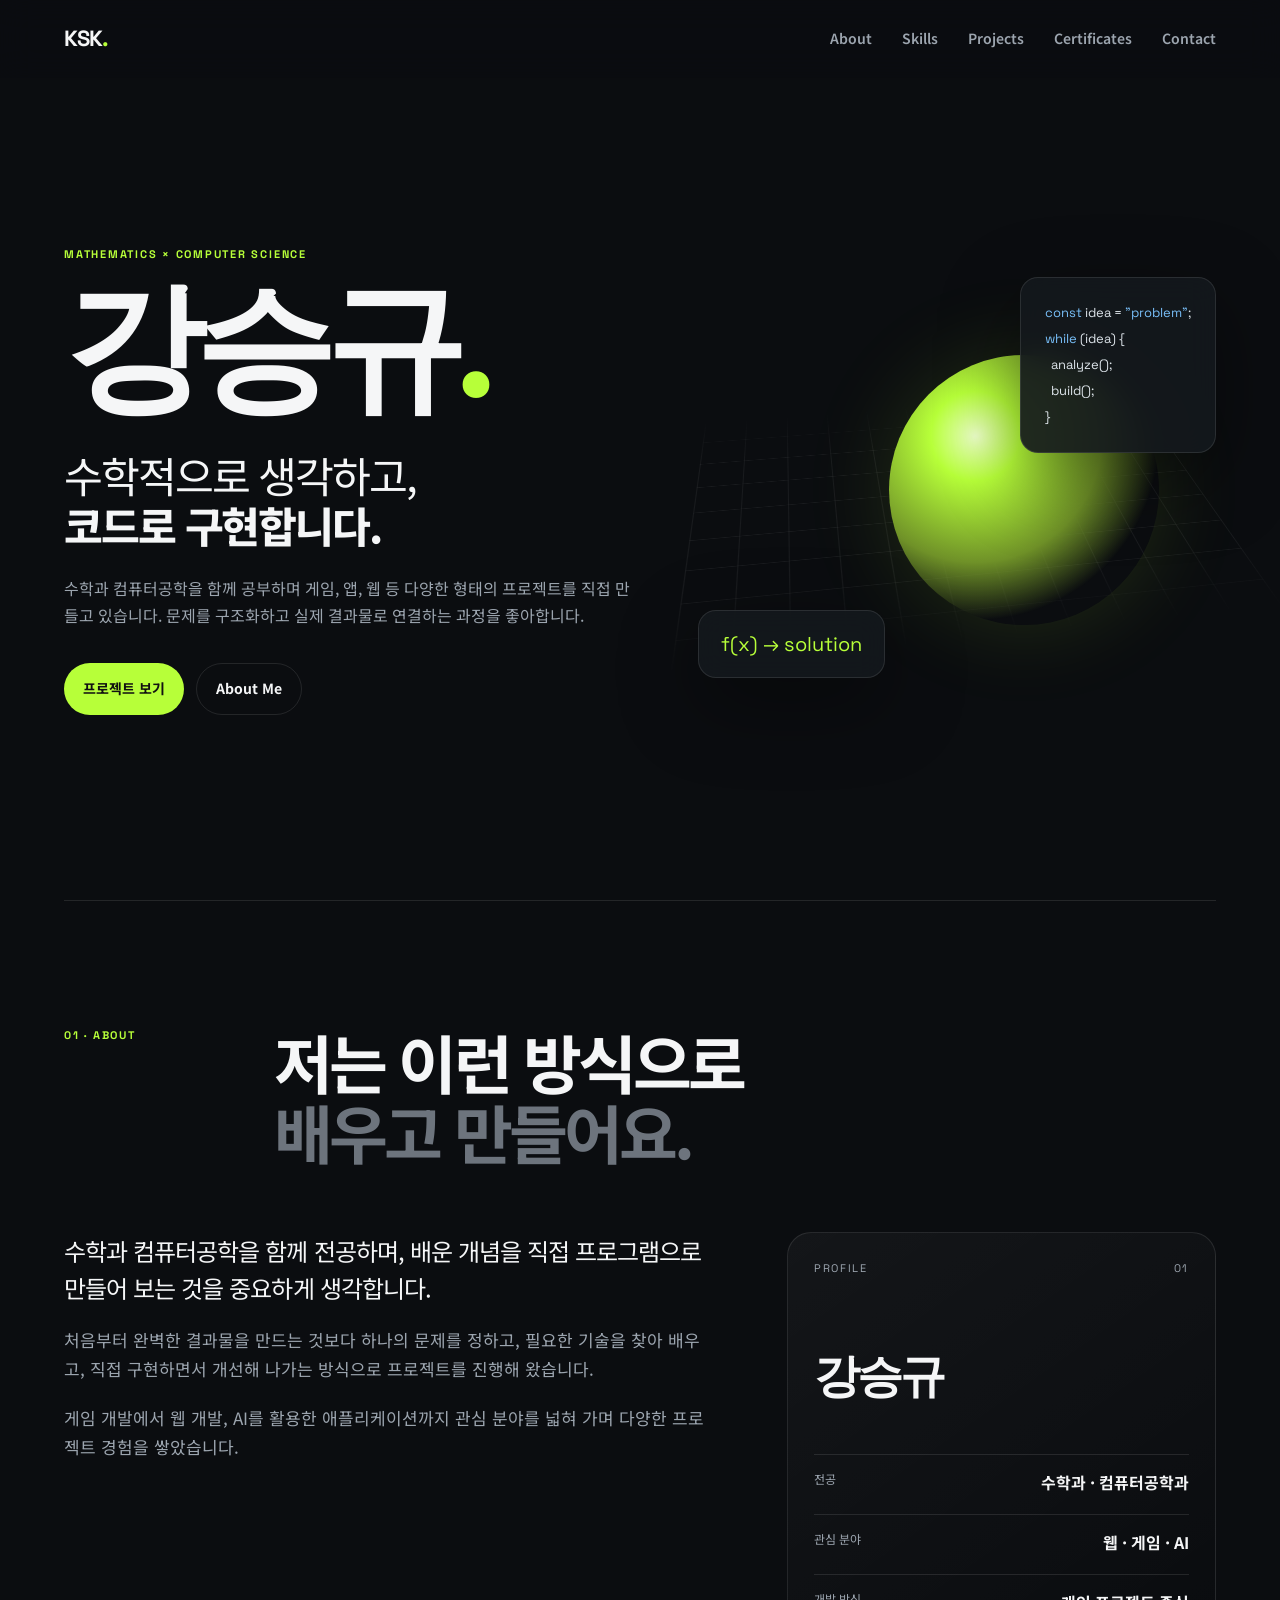
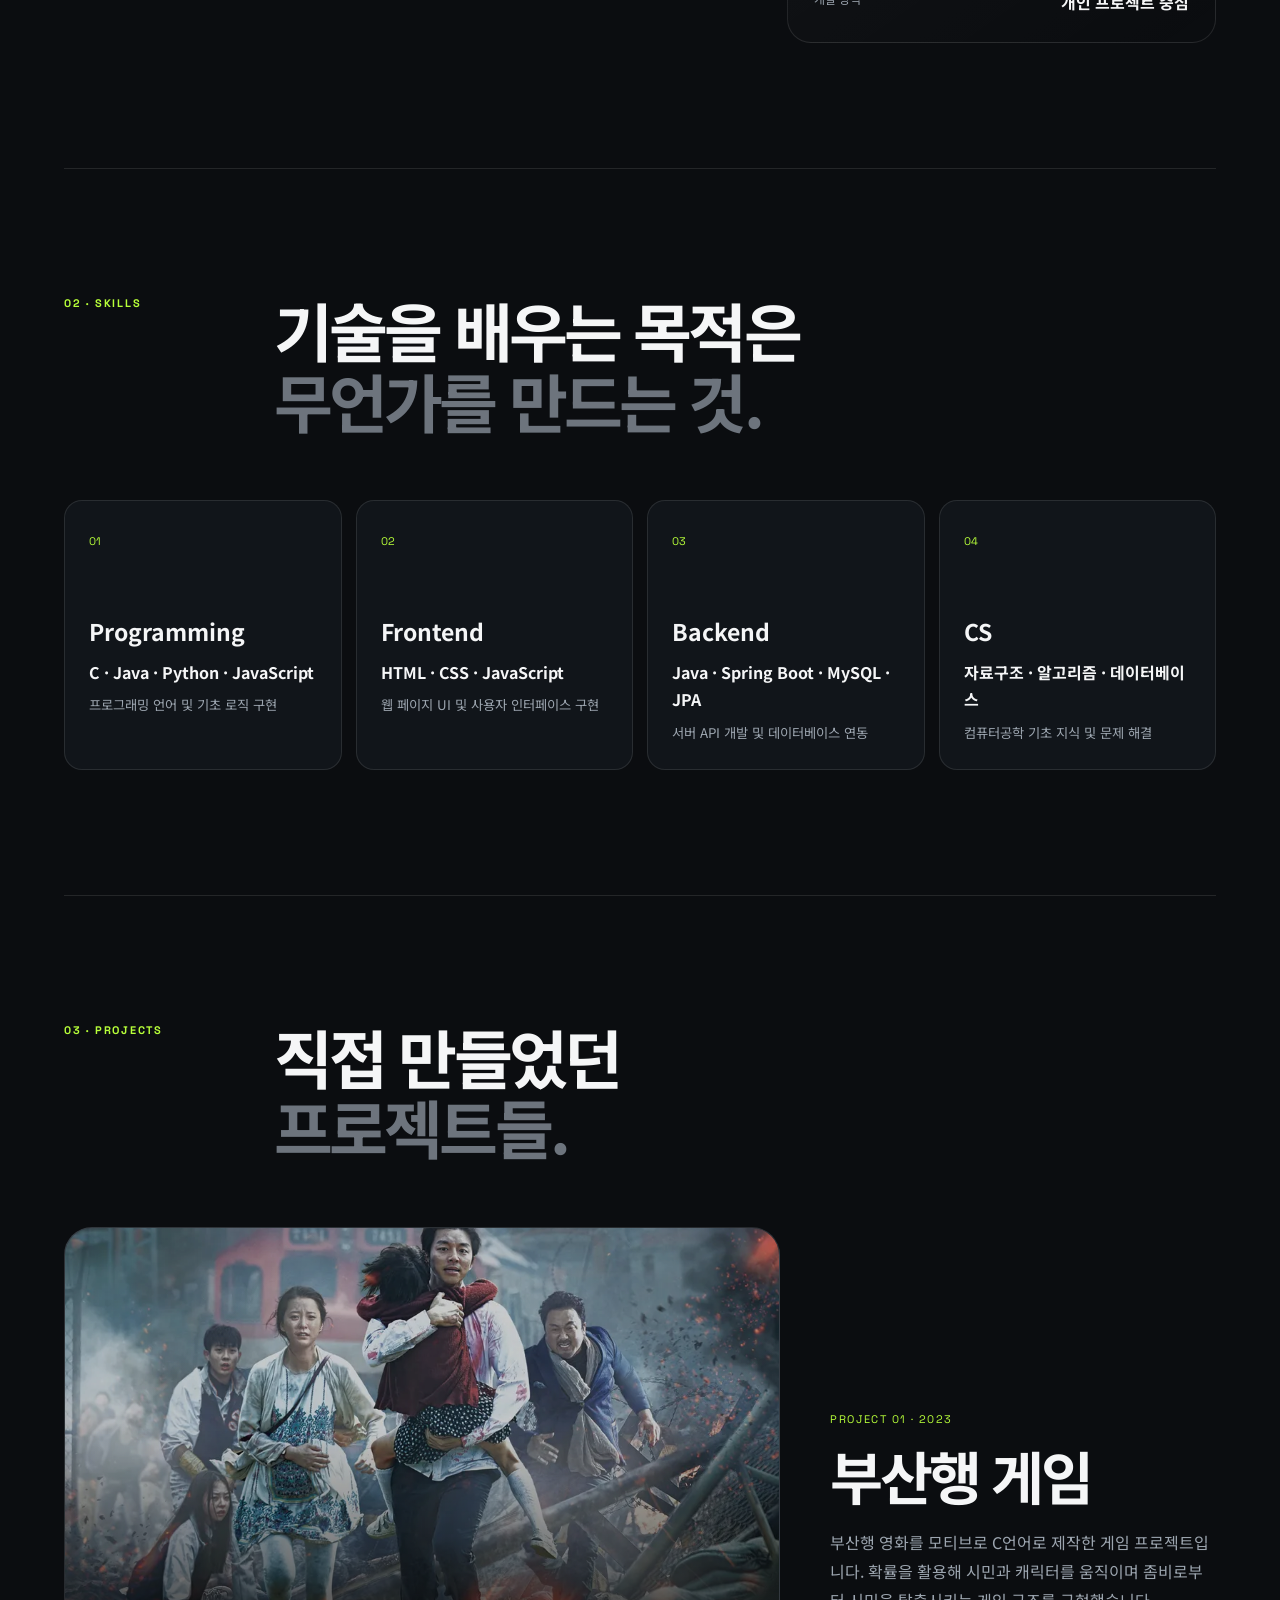
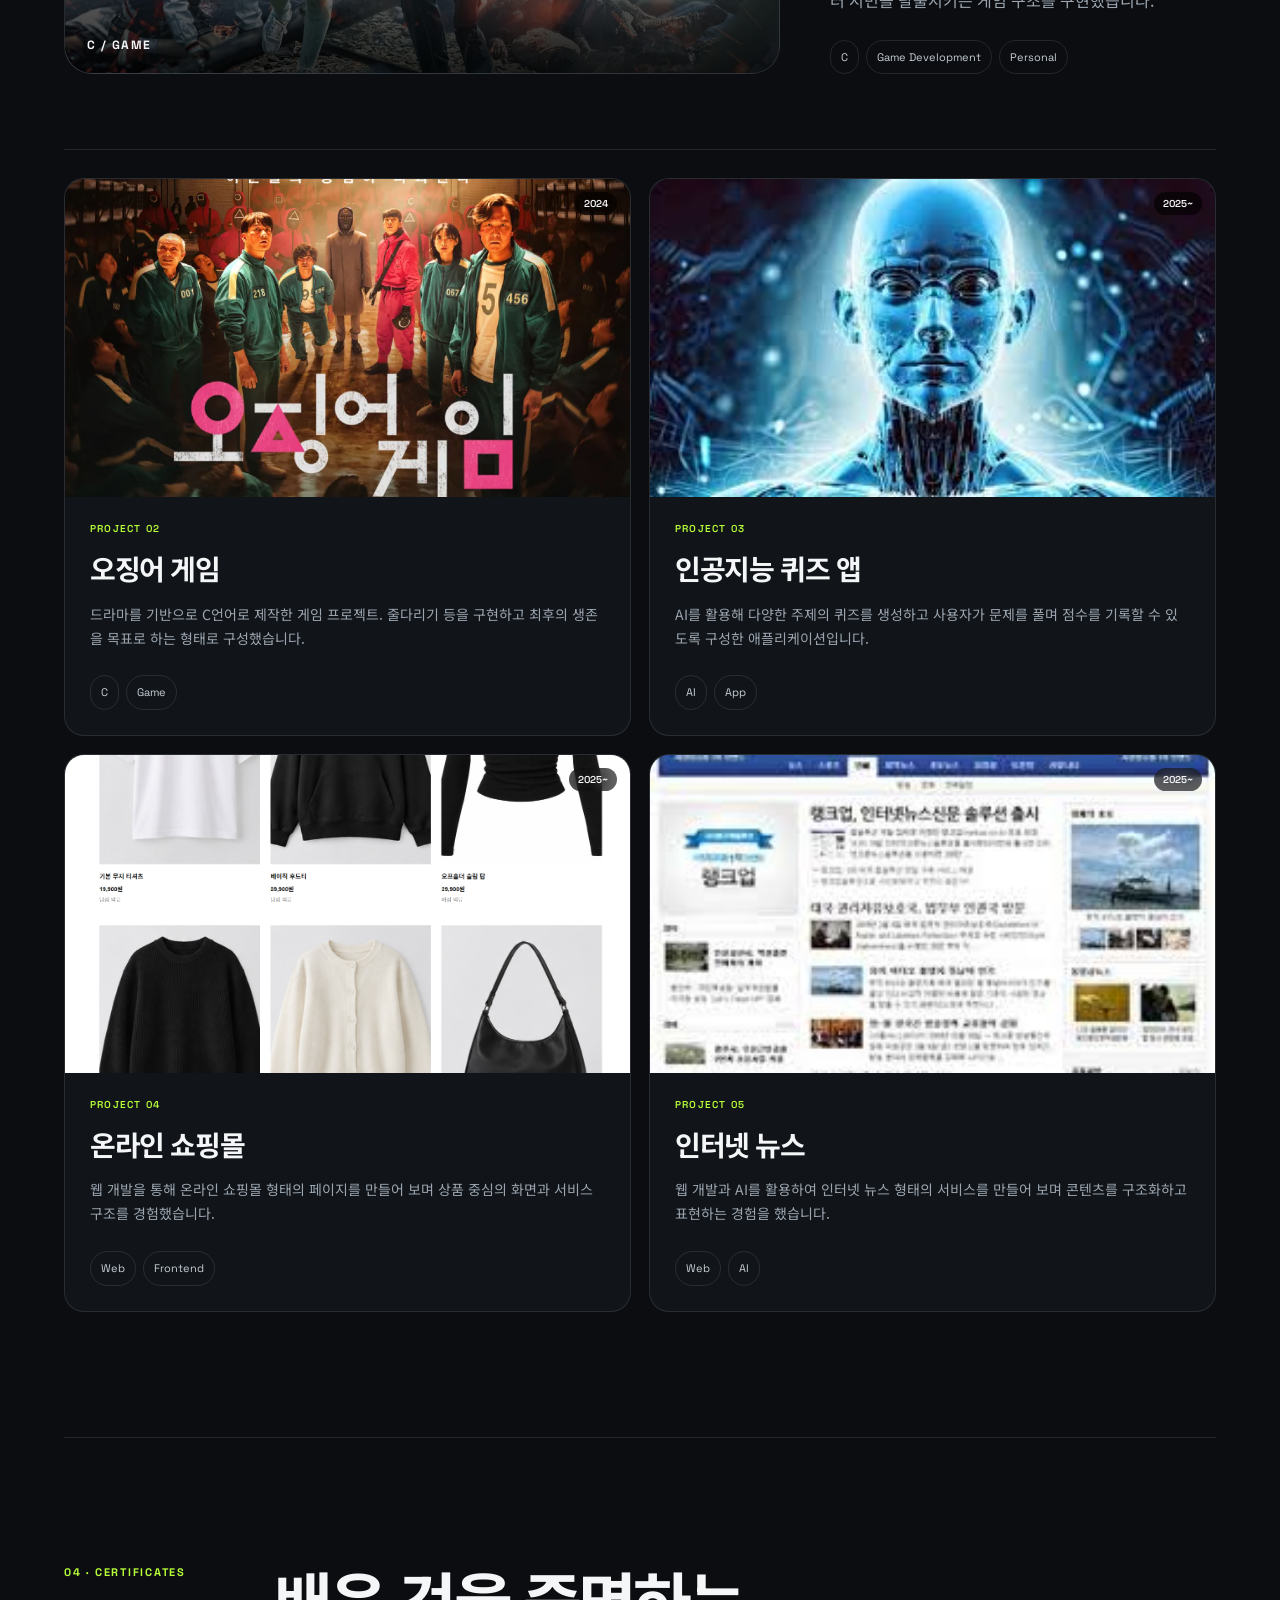
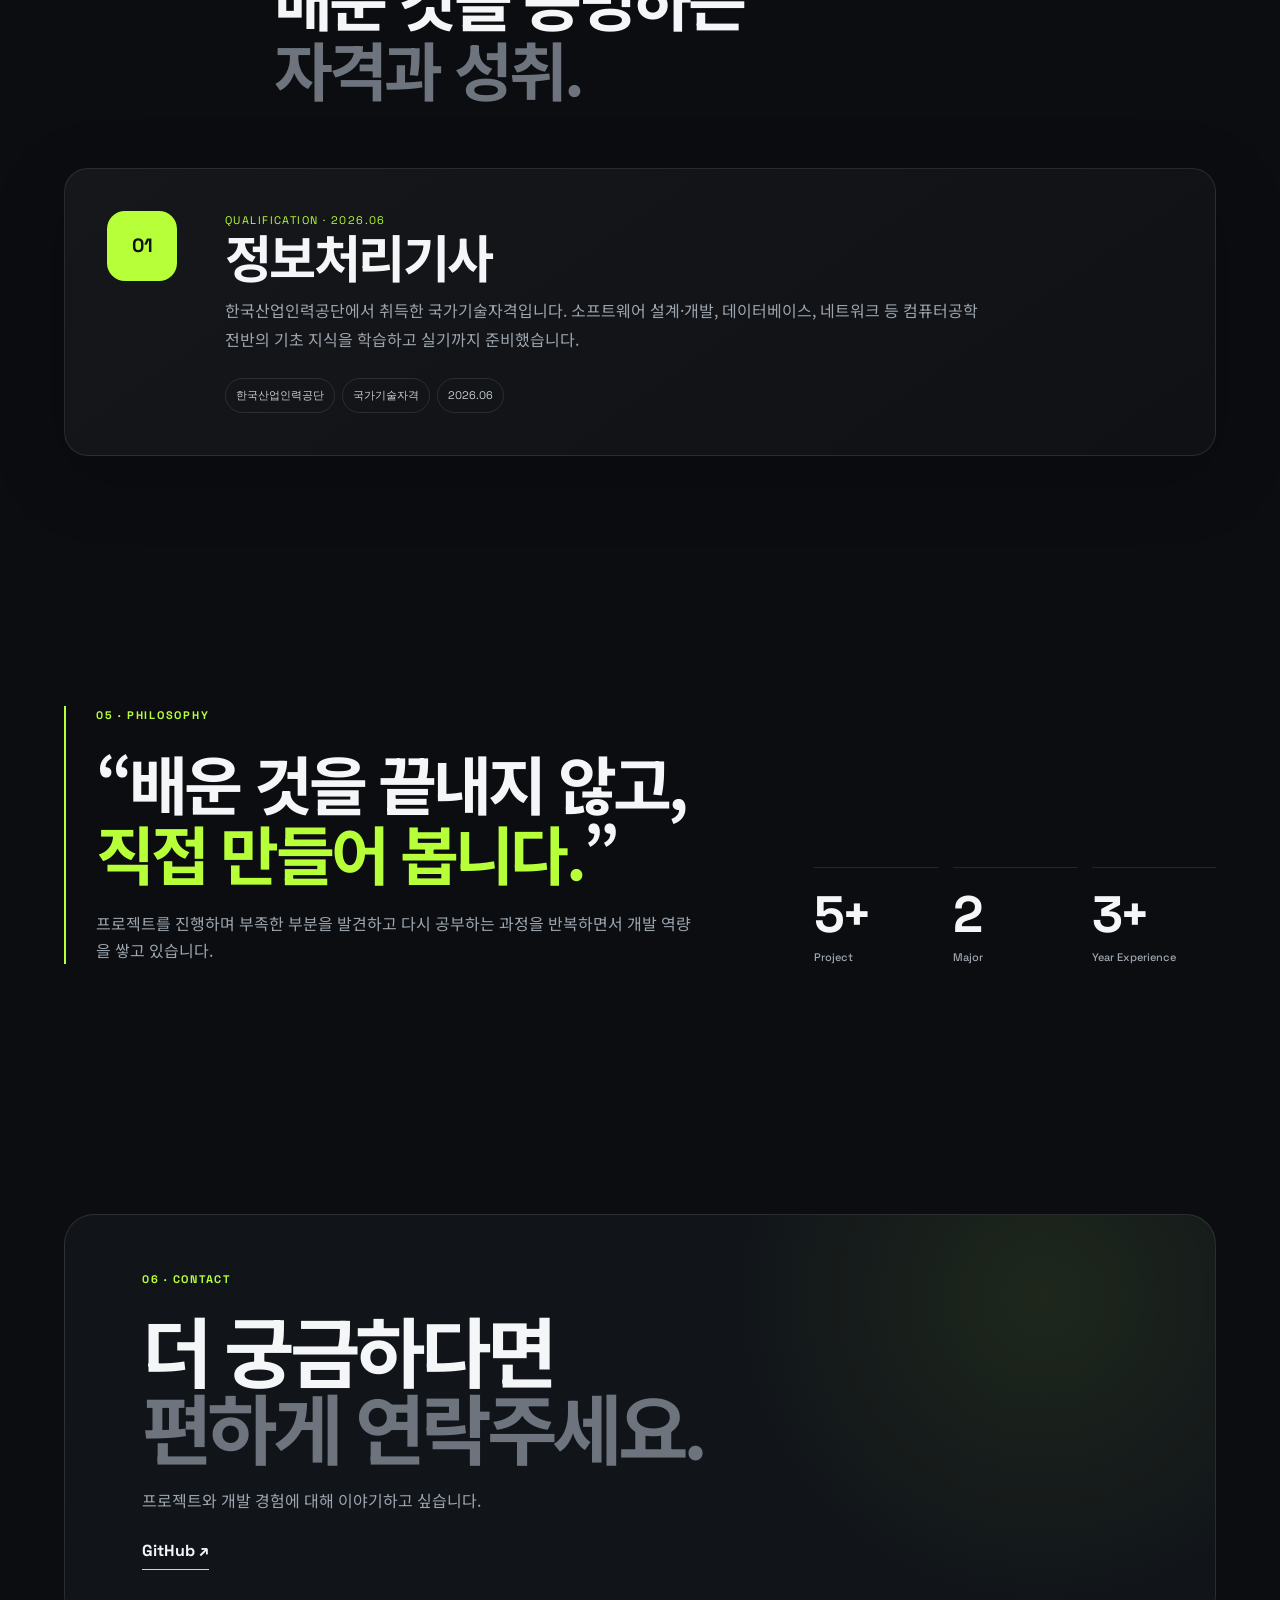
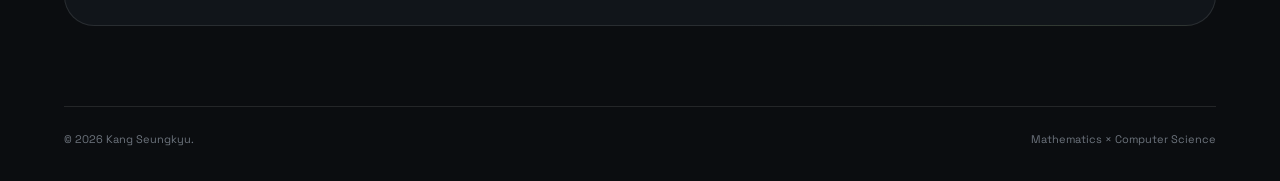
==== commit cd810bc1: "index.html" ====
--- a/index.html
+++ b/index.html
@@ -81,10 +81,35 @@
         <h2>기술을 배우는 목적은<br><span>무언가를 만드는 것.</span></h2>
       </div>
       <div class="skill-grid">
-        <article class="skill-card reveal"><span class="skill-num">01</span><h3>Programming</h3><p>C · Java · Python</p><small>문제 해결과 기본적인 프로그램 구현</small></article>
-        <article class="skill-card reveal"><span class="skill-num">02</span><h3>Web</h3><p>HTML · CSS · JavaScript</p><small>웹페이지와 서비스 형태의 결과물 제작</small></article>
-        <article class="skill-card reveal"><span class="skill-num">03</span><h3>AI</h3><p>AI 활용 · 애플리케이션</p><small>AI를 활용한 퀴즈 및 콘텐츠 프로젝트 경험</small></article>
-        <article class="skill-card reveal"><span class="skill-num">04</span><h3>CS</h3><p>Algorithm · Database · Network</p><small>컴퓨터공학 기초 지식을 프로젝트에 적용</small></article>
+        
+<article class="skill-card reveal">
+  <span class="skill-num">01</span>
+  <h3>Programming</h3>
+  <p>C · Java · Python · JavaScript</p>
+  <small>프로그래밍 언어 및 기초 로직 구현</small>
+</article>
+
+<article class="skill-card reveal">
+  <span class="skill-num">02</span>
+  <h3>Frontend</h3>
+  <p>HTML · CSS · JavaScript</p>
+  <small>웹 페이지 UI 및 사용자 인터페이스 구현</small>
+</article>
+
+<article class="skill-card reveal">
+  <span class="skill-num">03</span>
+  <h3>Backend</h3>
+  <p>Java · Spring Boot · MySQL · JPA</p>
+  <small>서버 API 개발 및 데이터베이스 연동</small>
+</article>
+
+<article class="skill-card reveal">
+  <span class="skill-num">04</span>
+  <h3>CS</h3>
+  <p>자료구조 · 알고리즘 · 데이터베이스</p>
+  <small>컴퓨터공학 기초 지식 및 문제 해결</small>
+</article>
+
       </div>
     </section>
 
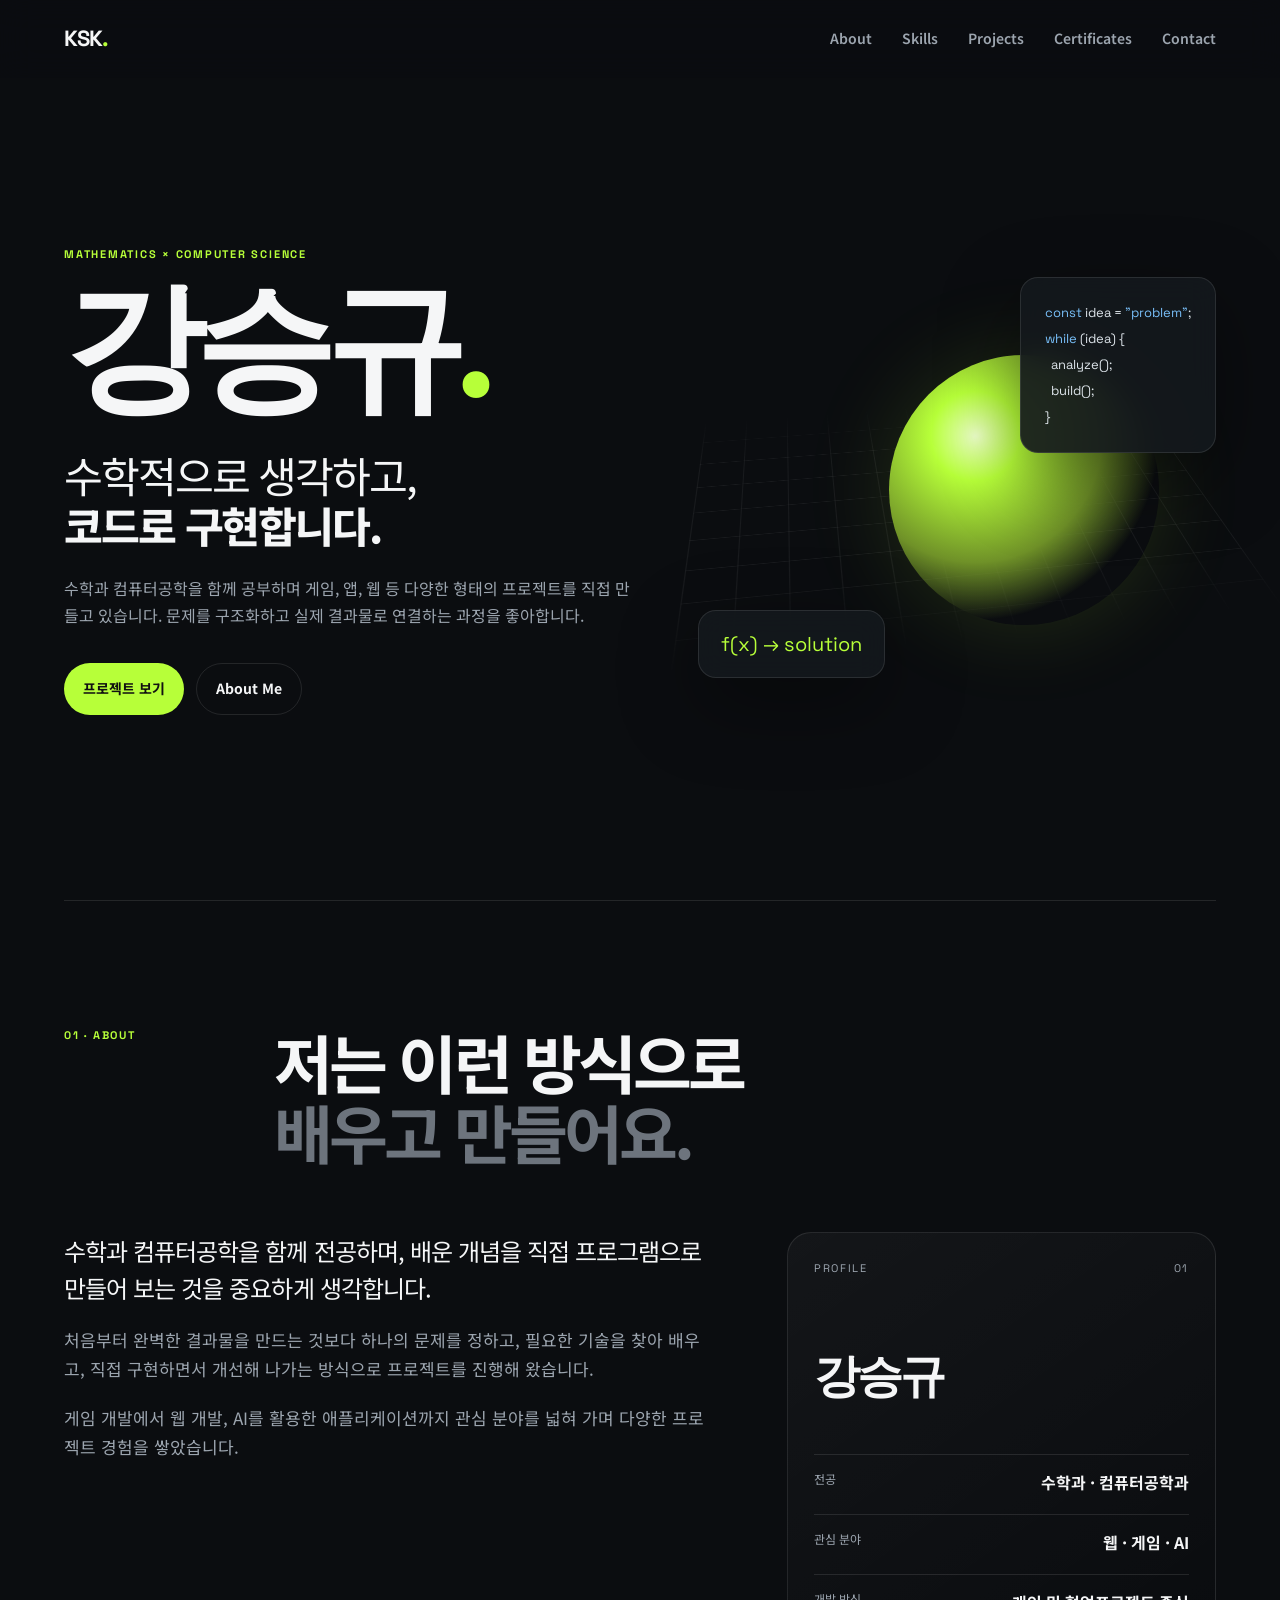
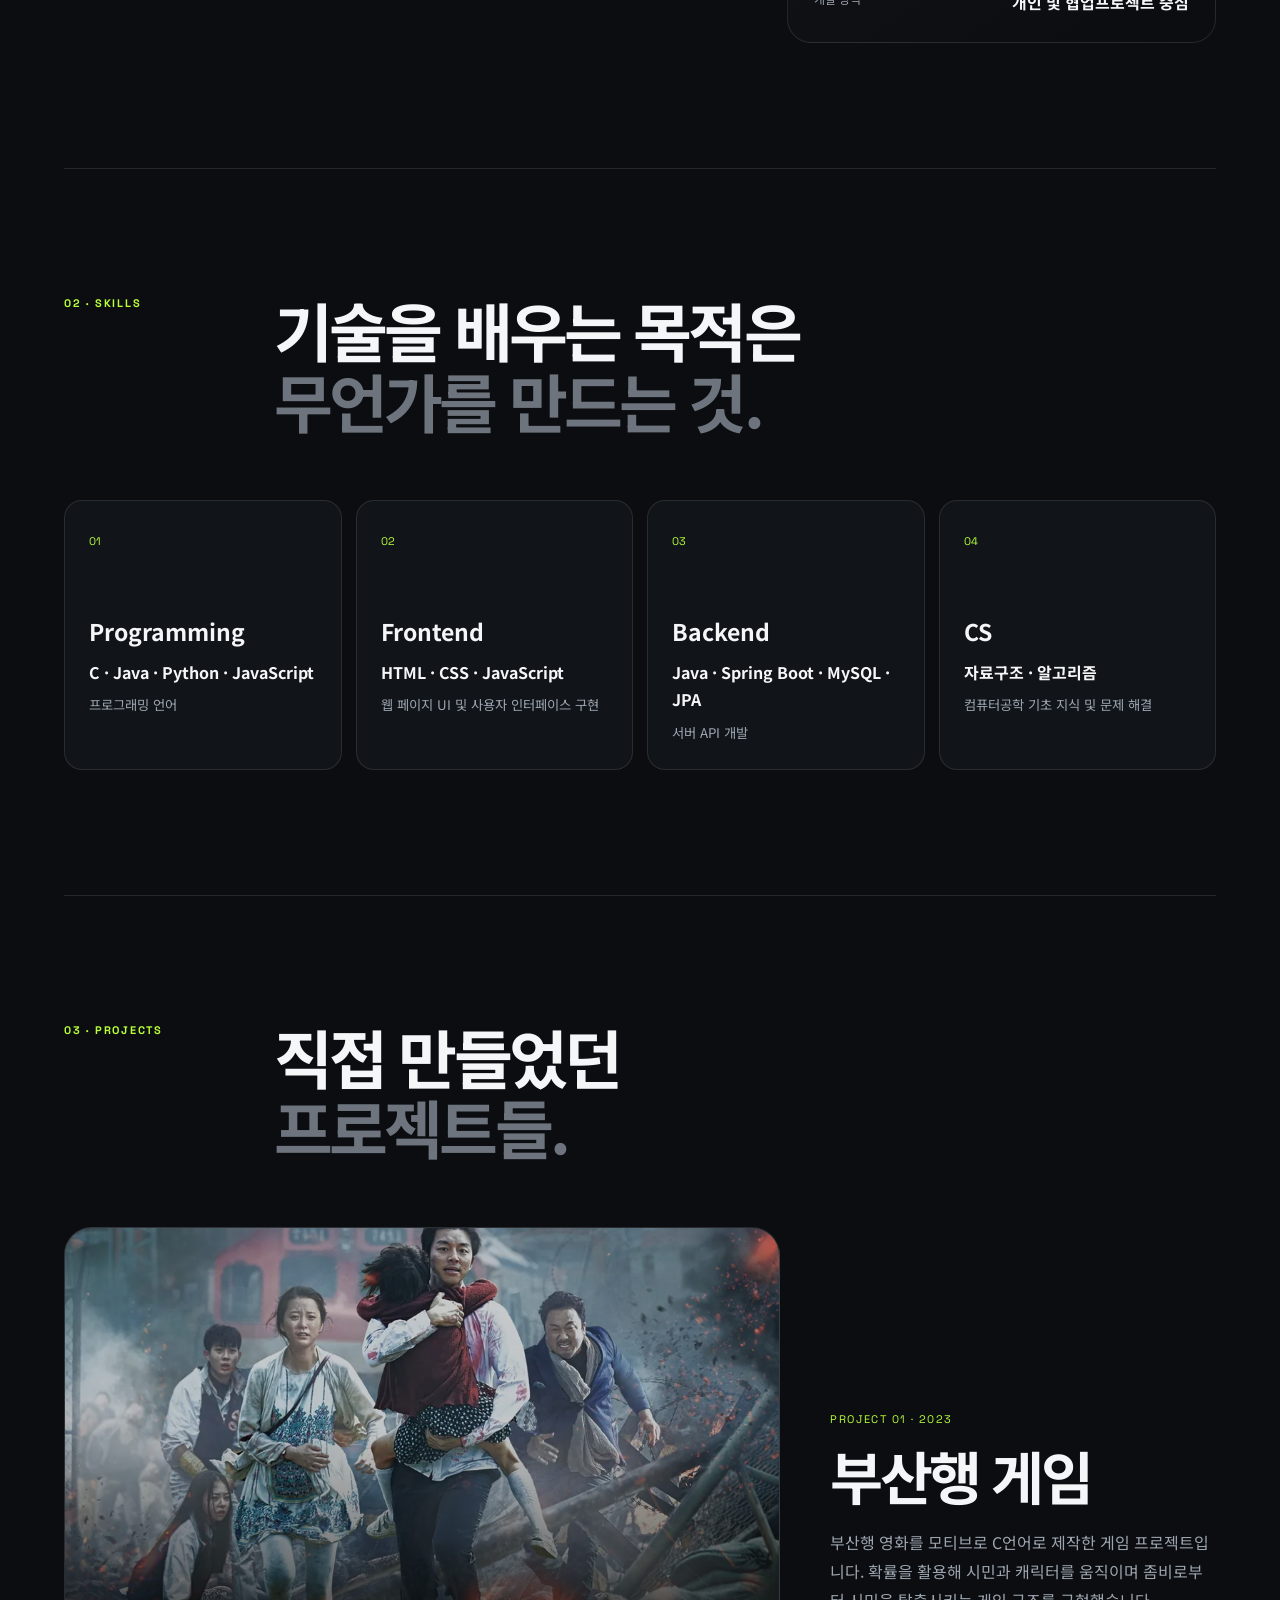
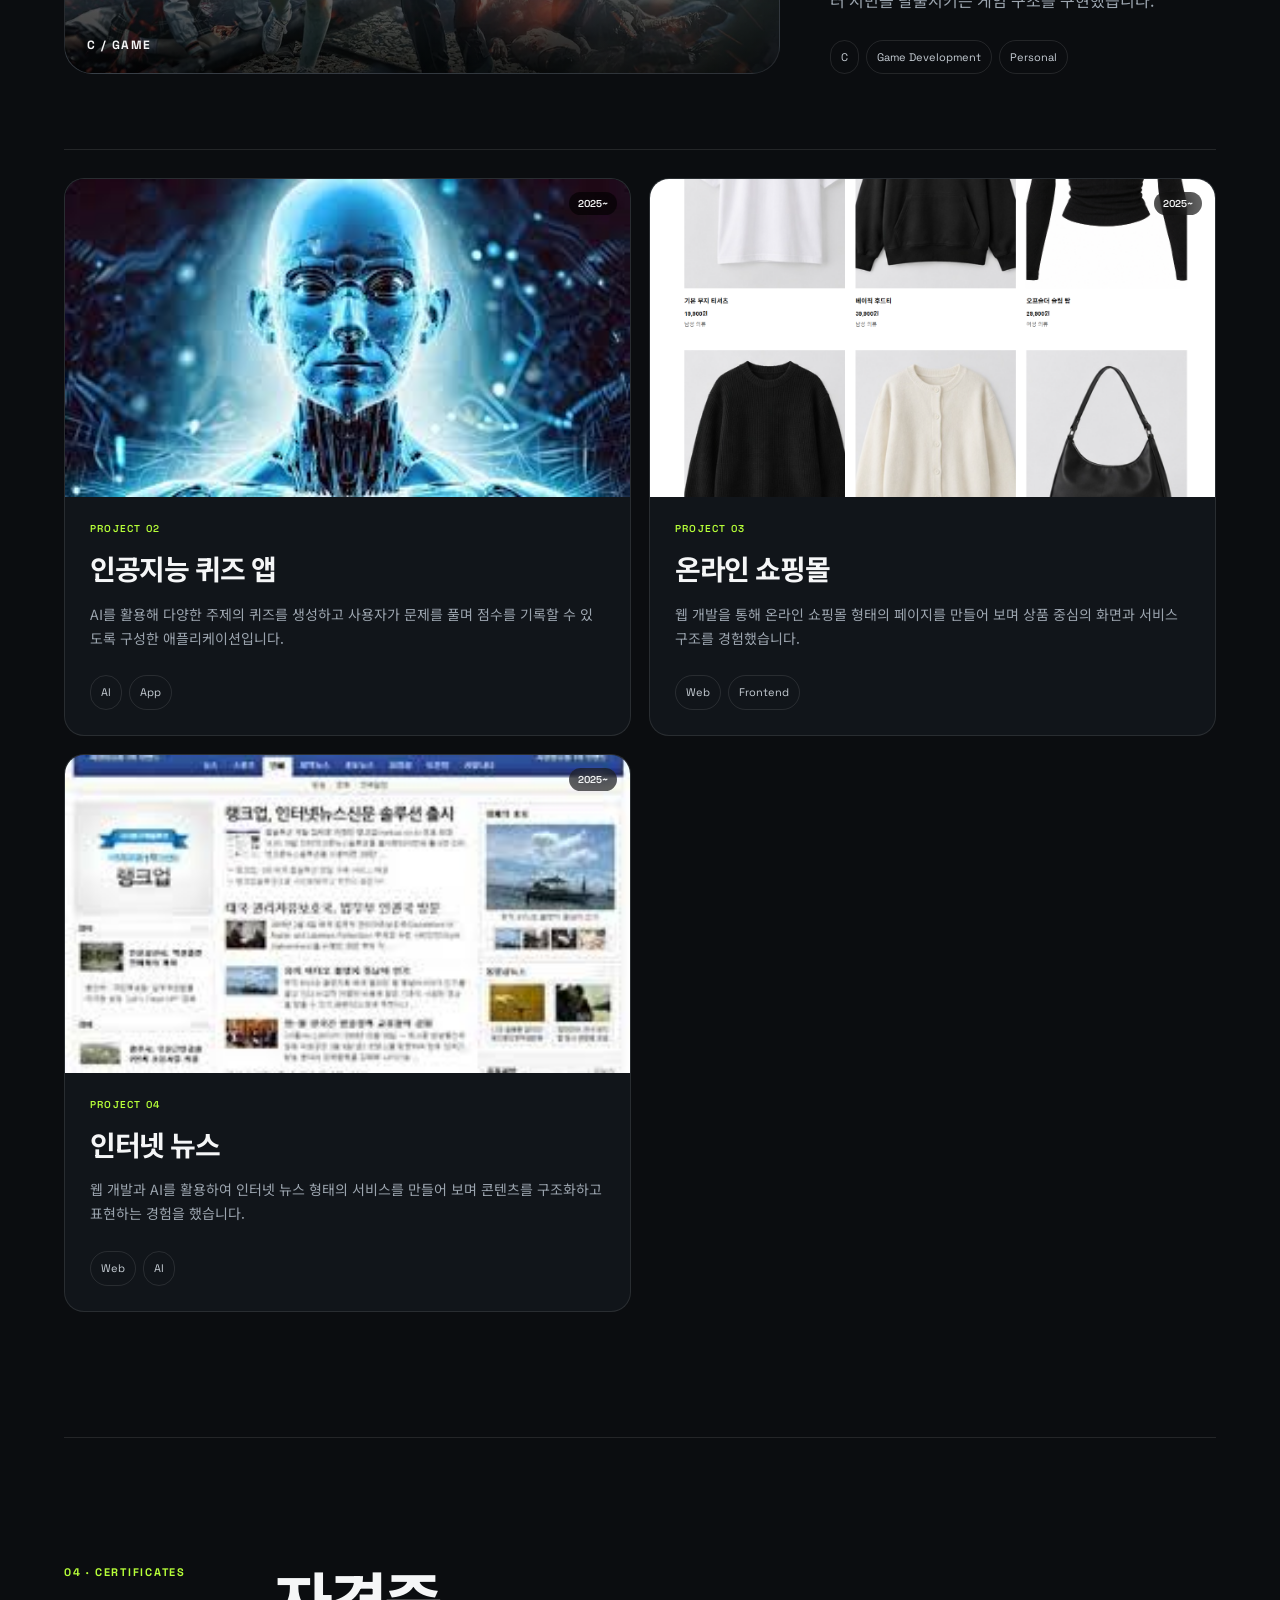
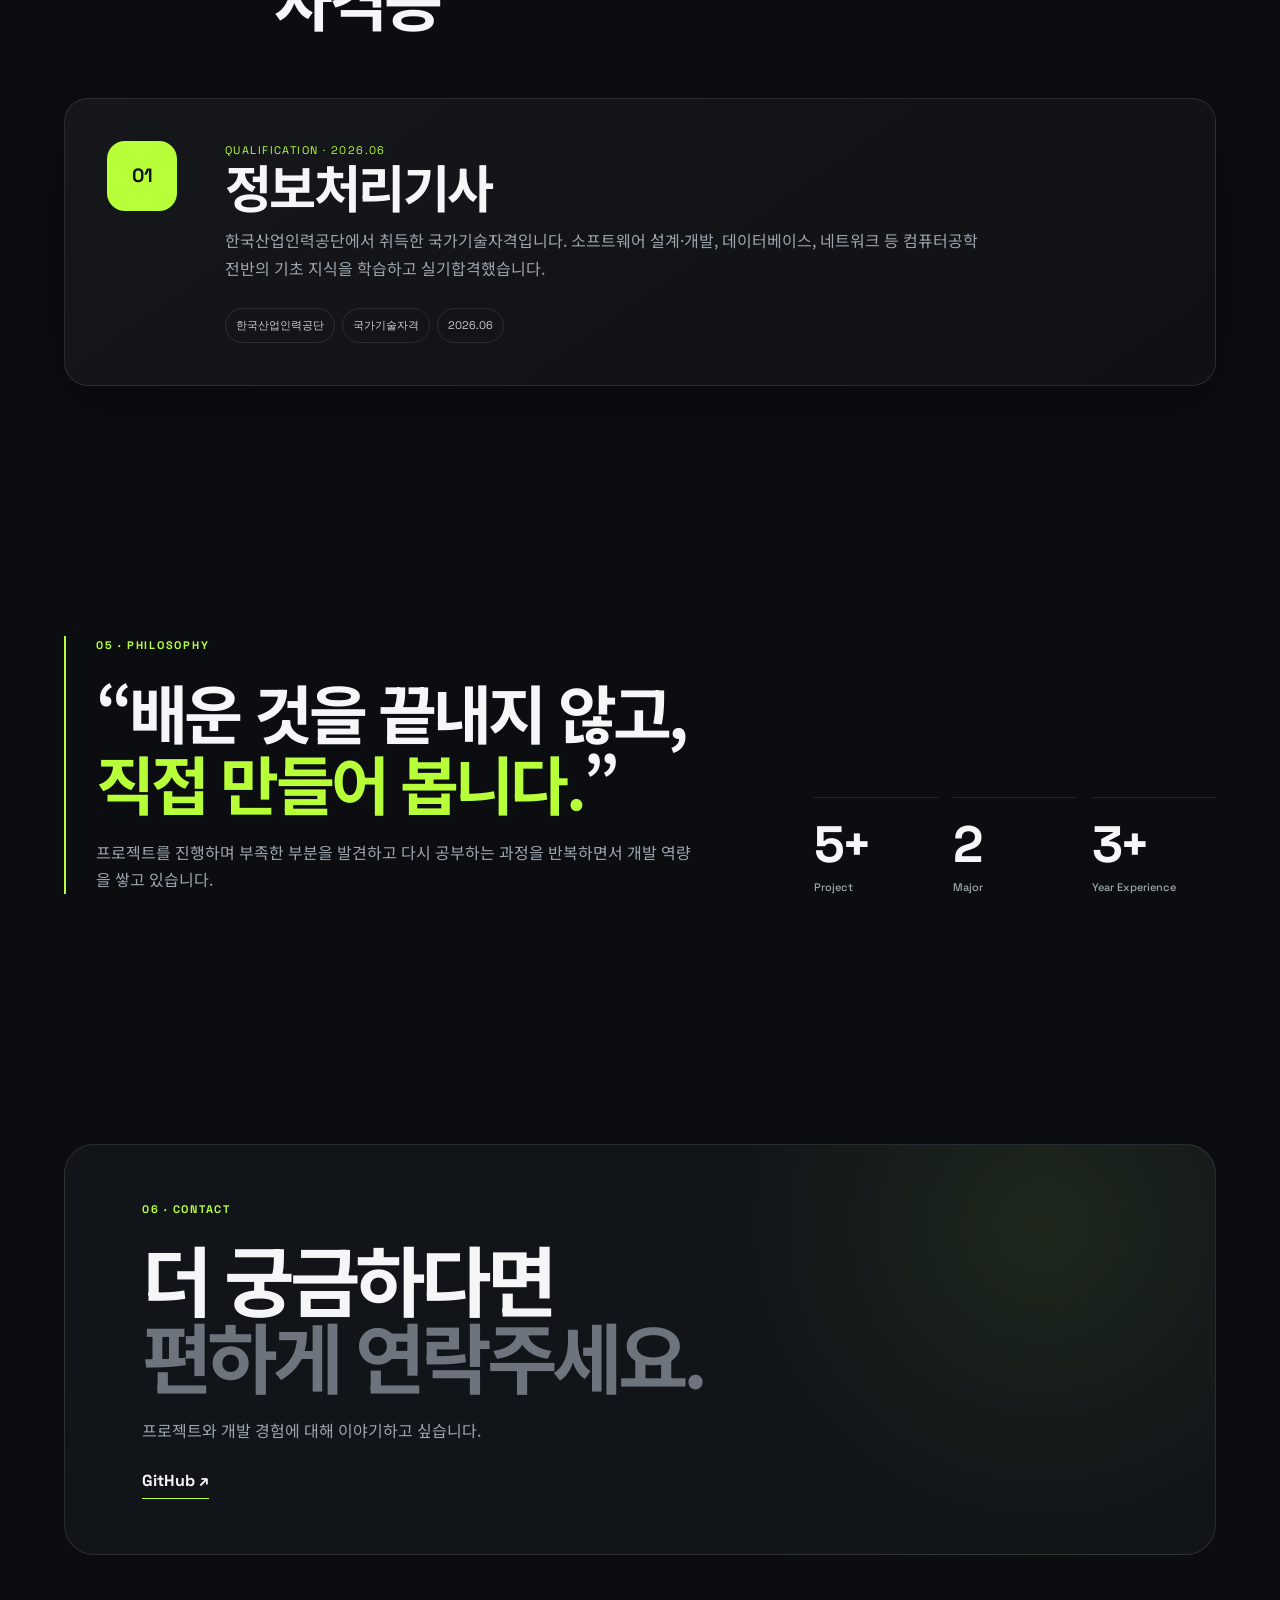
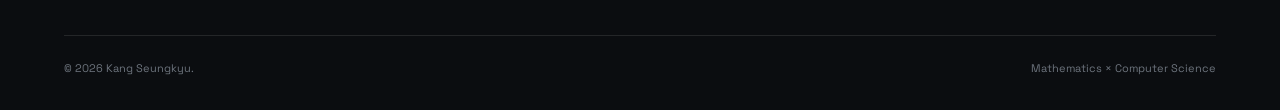
==== commit b4dbf340: "index.html" ====
--- a/index.html
+++ b/index.html
@@ -69,7 +69,7 @@
           <dl>
             <div><dt>전공</dt><dd>수학과 · 컴퓨터공학과</dd></div>
             <div><dt>관심 분야</dt><dd>웹 · 게임 · AI</dd></div>
-            <div><dt>개발 방식</dt><dd>개인 프로젝트 중심</dd></div>
+            <div><dt>개발 방식</dt><dd>개인 및 협업프로젝트 중심</dd></div>
           </dl>
         </div>
       </div>
@@ -86,7 +86,7 @@
   <span class="skill-num">01</span>
   <h3>Programming</h3>
   <p>C · Java · Python · JavaScript</p>
-  <small>프로그래밍 언어 및 기초 로직 구현</small>
+  <small>프로그래밍 언어</small>
 </article>
 
 <article class="skill-card reveal">
@@ -100,13 +100,13 @@
   <span class="skill-num">03</span>
   <h3>Backend</h3>
   <p>Java · Spring Boot · MySQL · JPA</p>
-  <small>서버 API 개발 및 데이터베이스 연동</small>
+  <small>서버 API 개발</small>
 </article>
 
 <article class="skill-card reveal">
   <span class="skill-num">04</span>
   <h3>CS</h3>
-  <p>자료구조 · 알고리즘 · 데이터베이스</p>
+  <p>자료구조 · 알고리즘 </p>
   <small>컴퓨터공학 기초 지식 및 문제 해결</small>
 </article>
 
@@ -133,24 +133,20 @@
       </div>
 
       <div class="project-list">
-        <article class="project-card reveal" data-project="squid">
-          <div class="project-img"><img src="https://seungkyu-kang.github.io/img/portfolio/오징어게임.png" alt="오징어 게임 프로젝트 이미지" /><span>2024</span></div>
-          <div class="project-info"><p>PROJECT 02</p><h3>오징어 게임</h3><p>드라마를 기반으로 C언어로 제작한 게임 프로젝트. 줄다리기 등을 구현하고 최후의 생존을 목표로 하는 형태로 구성했습니다.</p><div class="tags"><span>C</span><span>Game</span></div></div>
-        </article>
 
         <article class="project-card reveal" data-project="ai">
           <div class="project-img"><img src="https://seungkyu-kang.github.io/img/portfolio/인공지능.png" alt="인공지능 퀴즈 앱 프로젝트 이미지" /><span>2025~</span></div>
-          <div class="project-info"><p>PROJECT 03</p><h3>인공지능 퀴즈 앱</h3><p>AI를 활용해 다양한 주제의 퀴즈를 생성하고 사용자가 문제를 풀며 점수를 기록할 수 있도록 구성한 애플리케이션입니다.</p><div class="tags"><span>AI</span><span>App</span></div></div>
+          <div class="project-info"><p>PROJECT 02</p><h3>인공지능 퀴즈 앱</h3><p>AI를 활용해 다양한 주제의 퀴즈를 생성하고 사용자가 문제를 풀며 점수를 기록할 수 있도록 구성한 애플리케이션입니다.</p><div class="tags"><span>AI</span><span>App</span></div></div>
         </article>
 
         <article class="project-card reveal" data-project="shop">
           <div class="project-img"><img src="https://seungkyu-kang.github.io/img/portfolio/이미지%20쇼핑몰.png" alt="온라인 쇼핑몰 프로젝트 이미지" /><span>2025~</span></div>
-          <div class="project-info"><p>PROJECT 04</p><h3>온라인 쇼핑몰</h3><p>웹 개발을 통해 온라인 쇼핑몰 형태의 페이지를 만들어 보며 상품 중심의 화면과 서비스 구조를 경험했습니다.</p><div class="tags"><span>Web</span><span>Frontend</span></div></div>
+          <div class="project-info"><p>PROJECT 03</p><h3>온라인 쇼핑몰</h3><p>웹 개발을 통해 온라인 쇼핑몰 형태의 페이지를 만들어 보며 상품 중심의 화면과 서비스 구조를 경험했습니다.</p><div class="tags"><span>Web</span><span>Frontend</span></div></div>
         </article>
 
         <article class="project-card reveal" data-project="news">
           <div class="project-img"><img src="https://seungkyu-kang.github.io/img/portfolio/인터넷%20뉴스.png" alt="인터넷 뉴스 프로젝트 이미지" /><span>2025~</span></div>
-          <div class="project-info"><p>PROJECT 05</p><h3>인터넷 뉴스</h3><p>웹 개발과 AI를 활용하여 인터넷 뉴스 형태의 서비스를 만들어 보며 콘텐츠를 구조화하고 표현하는 경험을 했습니다.</p><div class="tags"><span>Web</span><span>AI</span></div></div>
+          <div class="project-info"><p>PROJECT 04</p><h3>인터넷 뉴스</h3><p>웹 개발과 AI를 활용하여 인터넷 뉴스 형태의 서비스를 만들어 보며 콘텐츠를 구조화하고 표현하는 경험을 했습니다.</p><div class="tags"><span>Web</span><span>AI</span></div></div>
         </article>
       </div>
     </section>
@@ -158,14 +154,14 @@
     <section id="certificates" class="section certificates">
       <div class="section-head reveal">
         <p class="eyebrow">04 · CERTIFICATES</p>
-        <h2>배운 것을 증명하는<br><span>자격과 성취.</span></h2>
+        <h2>자격증<br><span></span></h2>
       </div>
       <div class="certificate-card reveal">
         <div class="certificate-mark">01</div>
         <div class="certificate-main">
           <p class="project-kicker">QUALIFICATION · 2026.06</p>
           <h3>정보처리기사</h3>
-          <p>한국산업인력공단에서 취득한 국가기술자격입니다. 소프트웨어 설계·개발, 데이터베이스, 네트워크 등 컴퓨터공학 전반의 기초 지식을 학습하고 실기까지 준비했습니다.</p>
+          <p>한국산업인력공단에서 취득한 국가기술자격입니다. 소프트웨어 설계·개발, 데이터베이스, 네트워크 등 컴퓨터공학 전반의 기초 지식을 학습하고 실기합격했습니다.</p>
           <div class="tags"><span>한국산업인력공단</span><span>국가기술자격</span><span>2026.06</span></div>
         </div>
       </div>
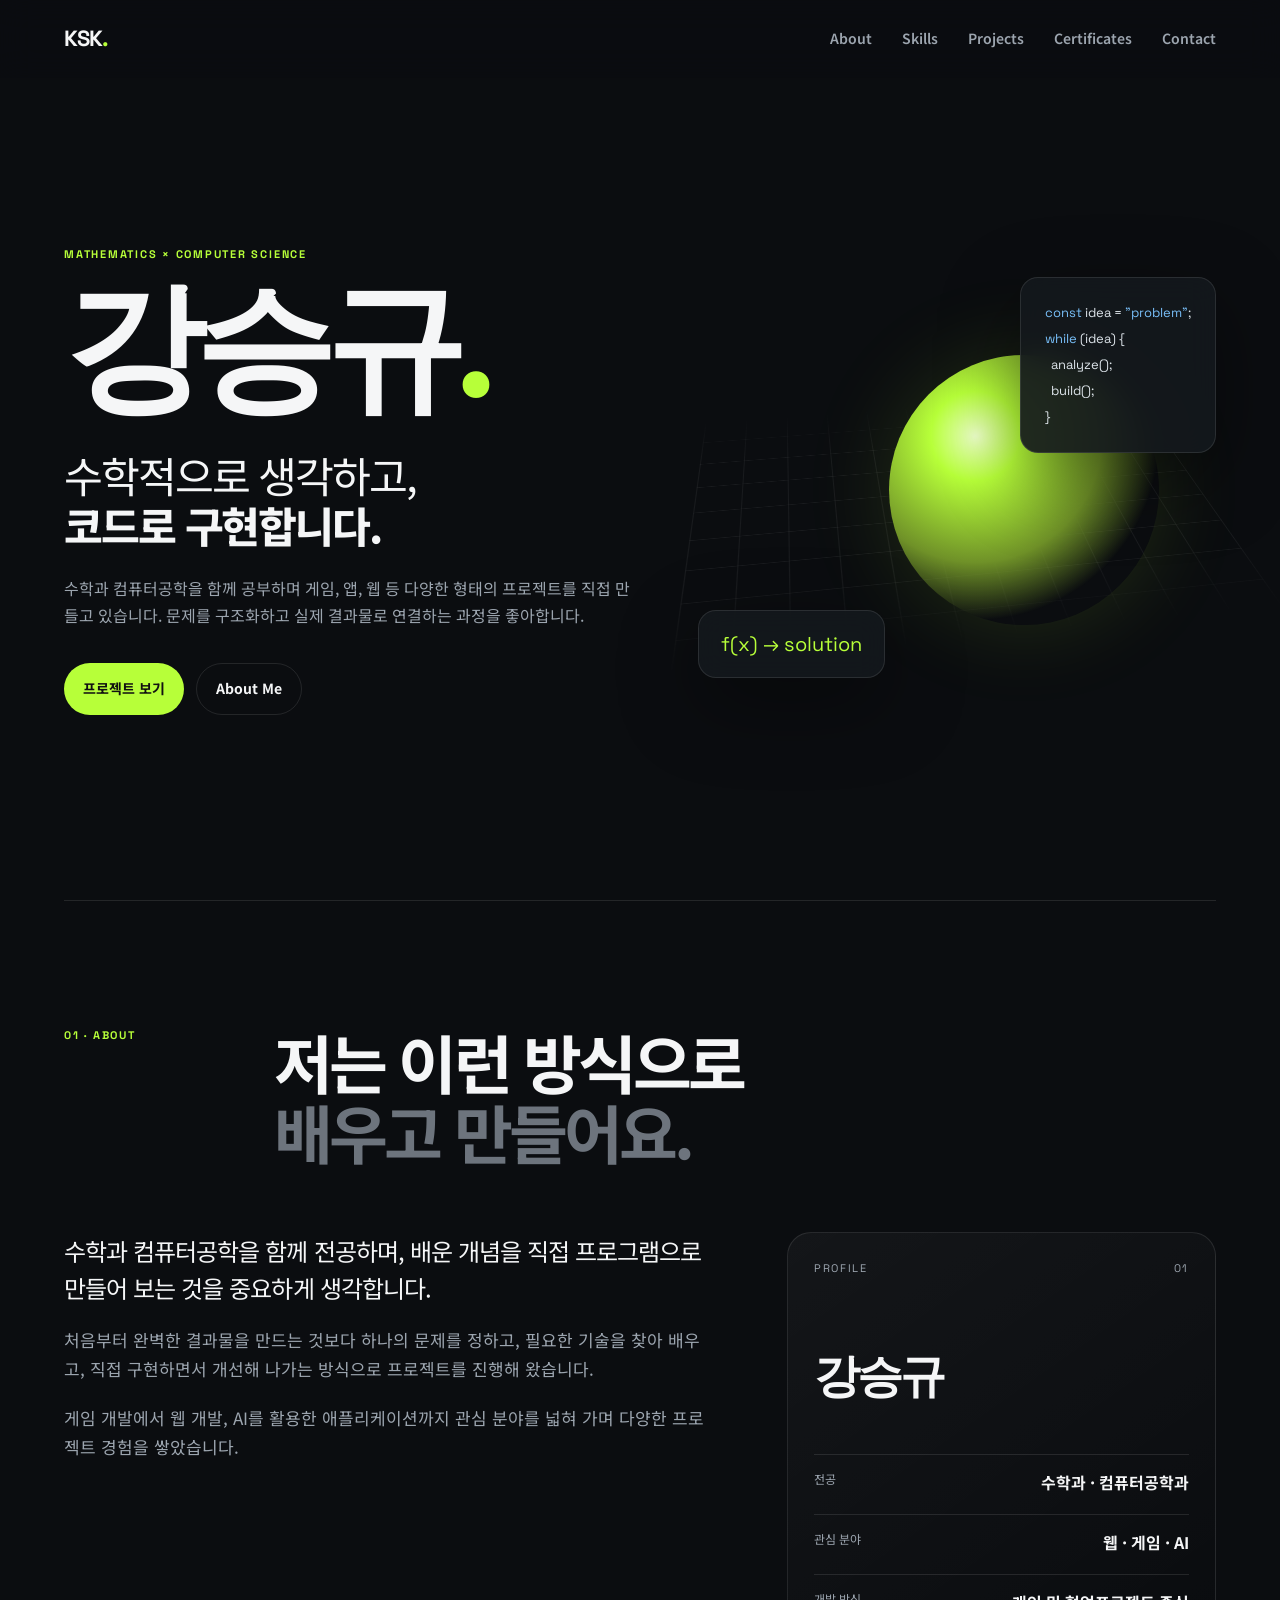
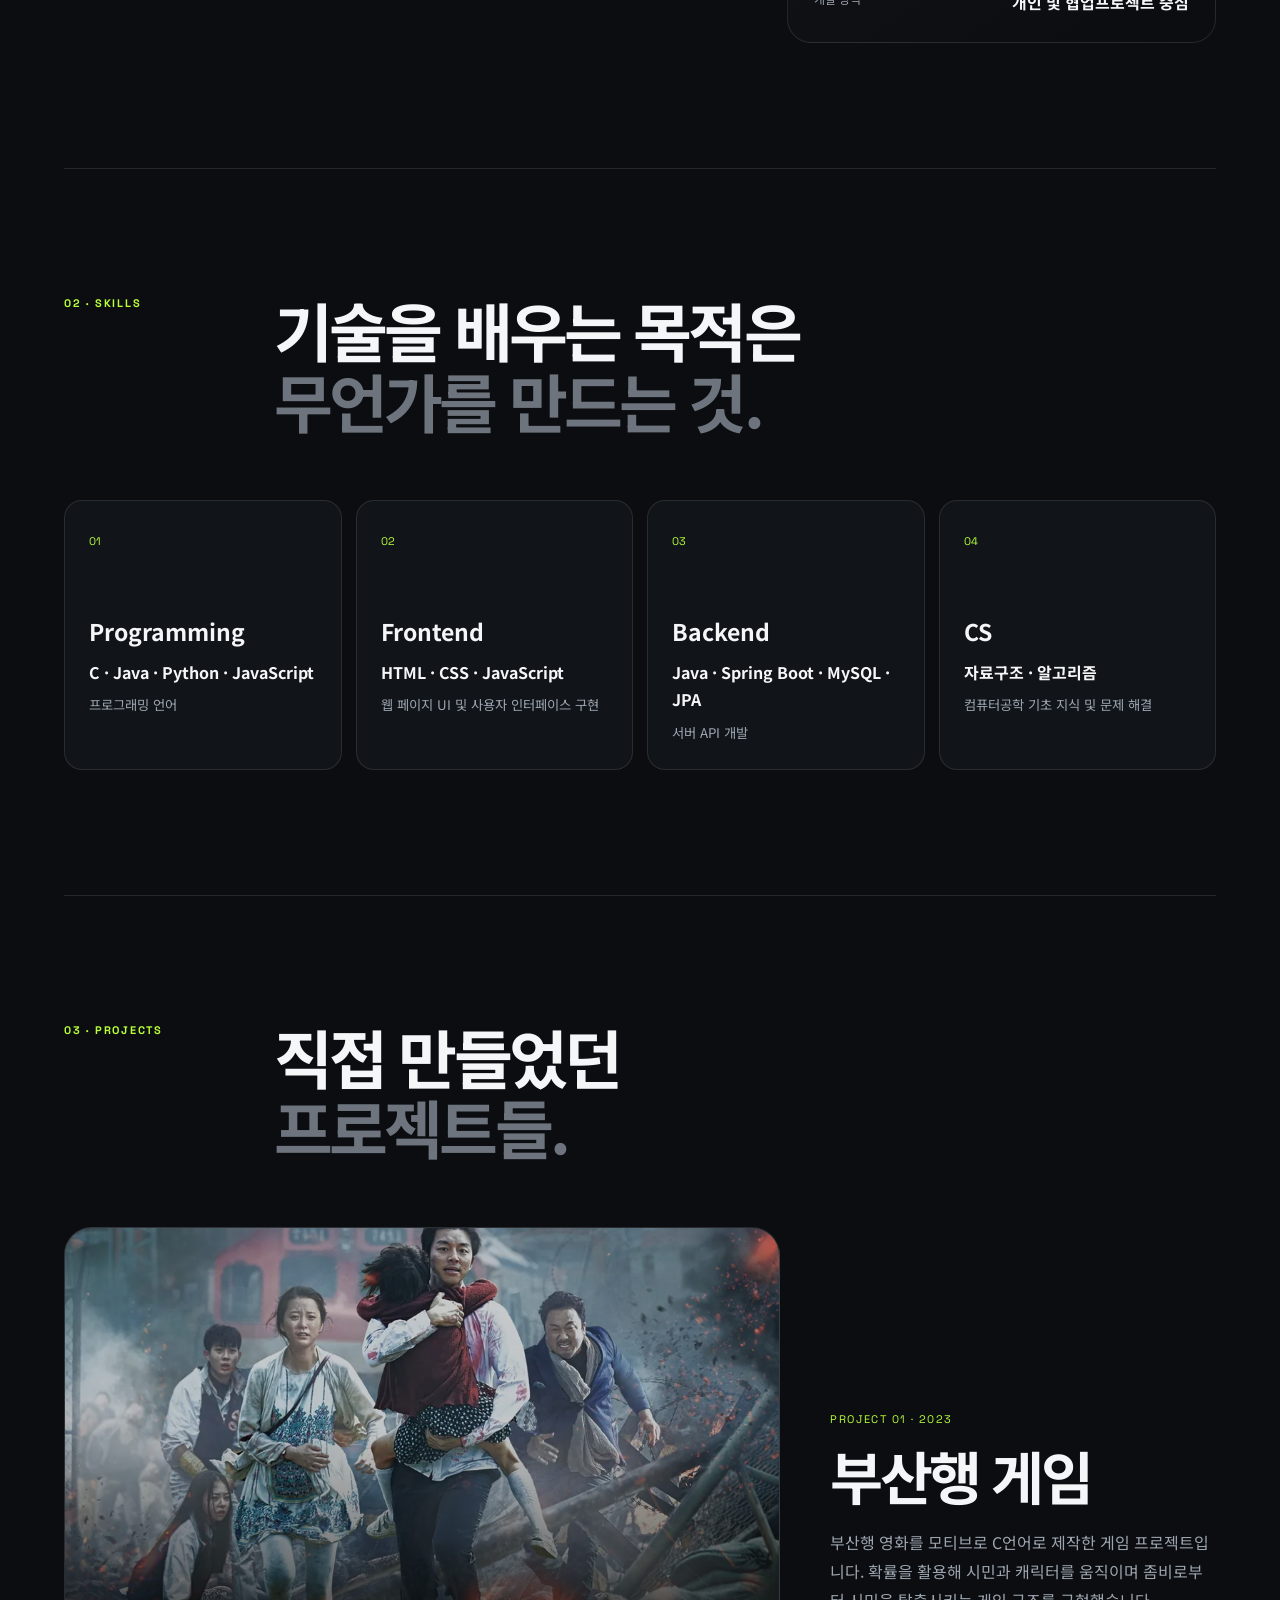
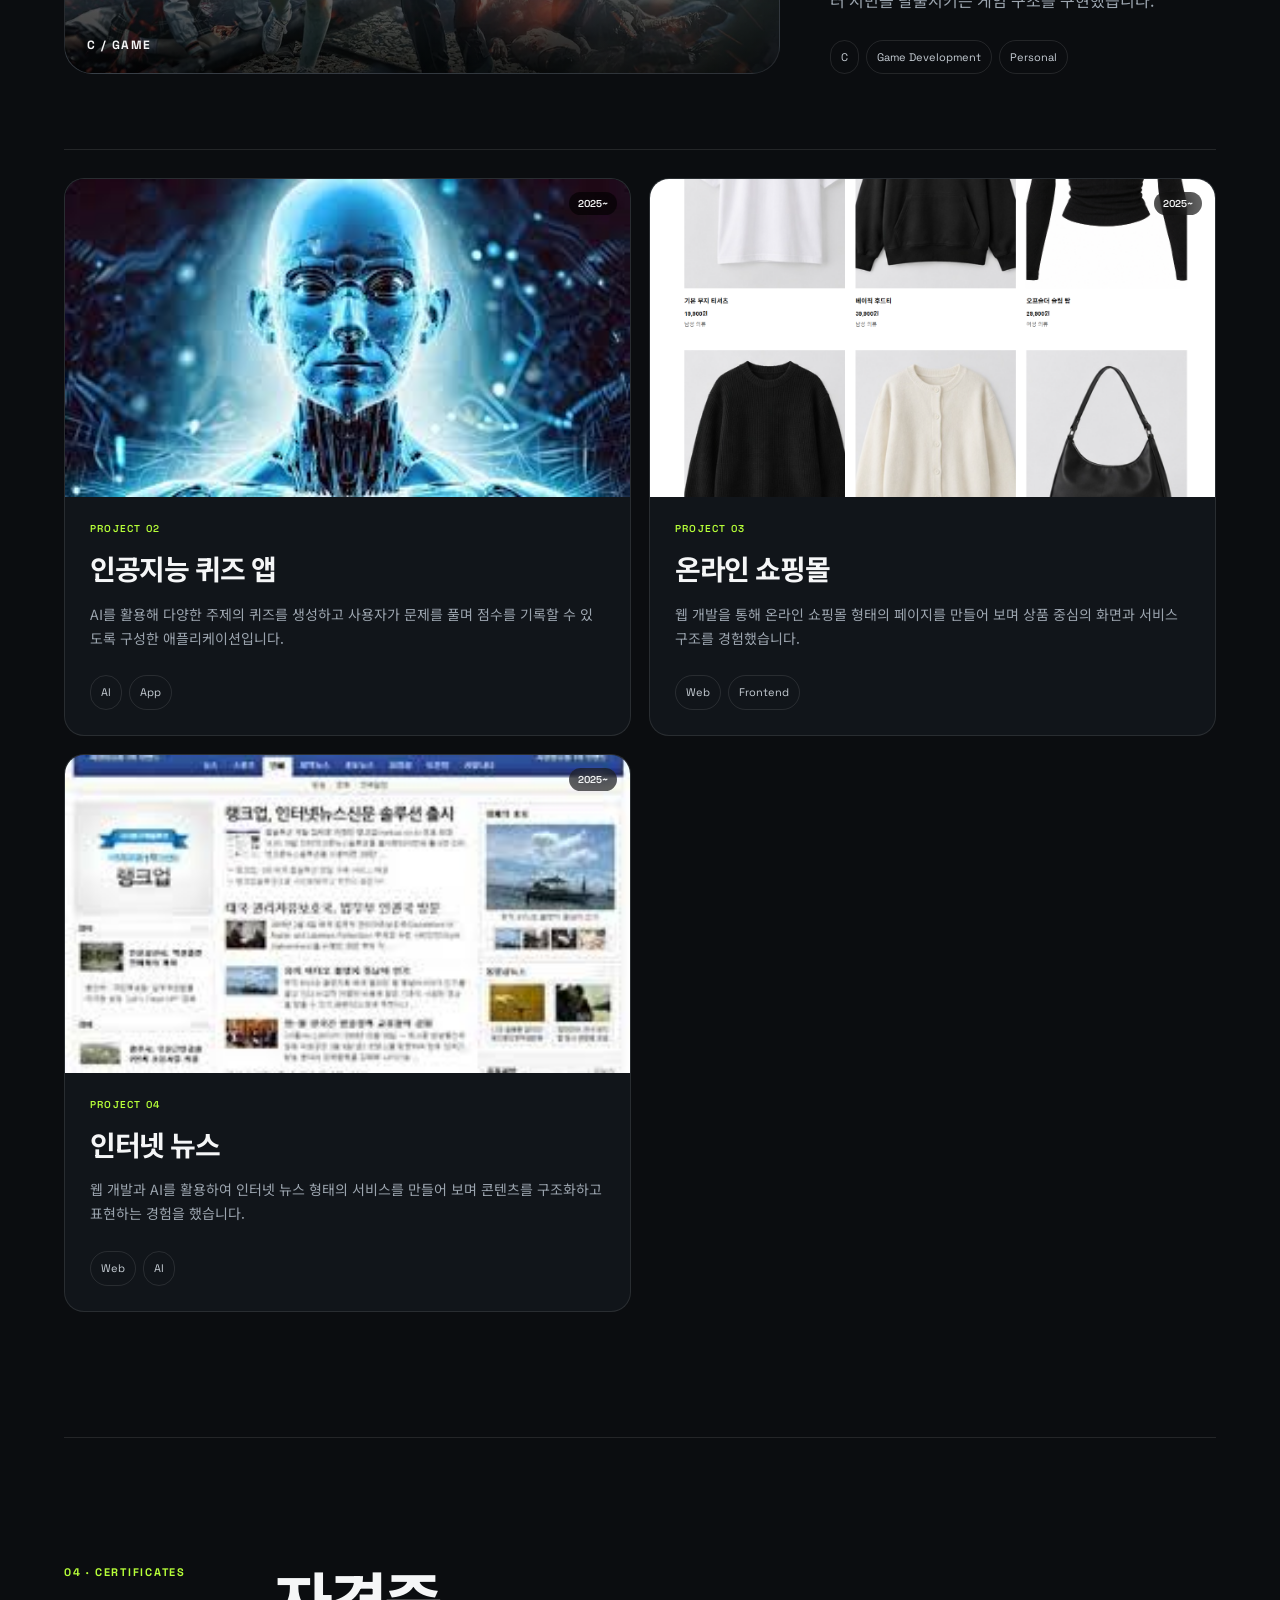
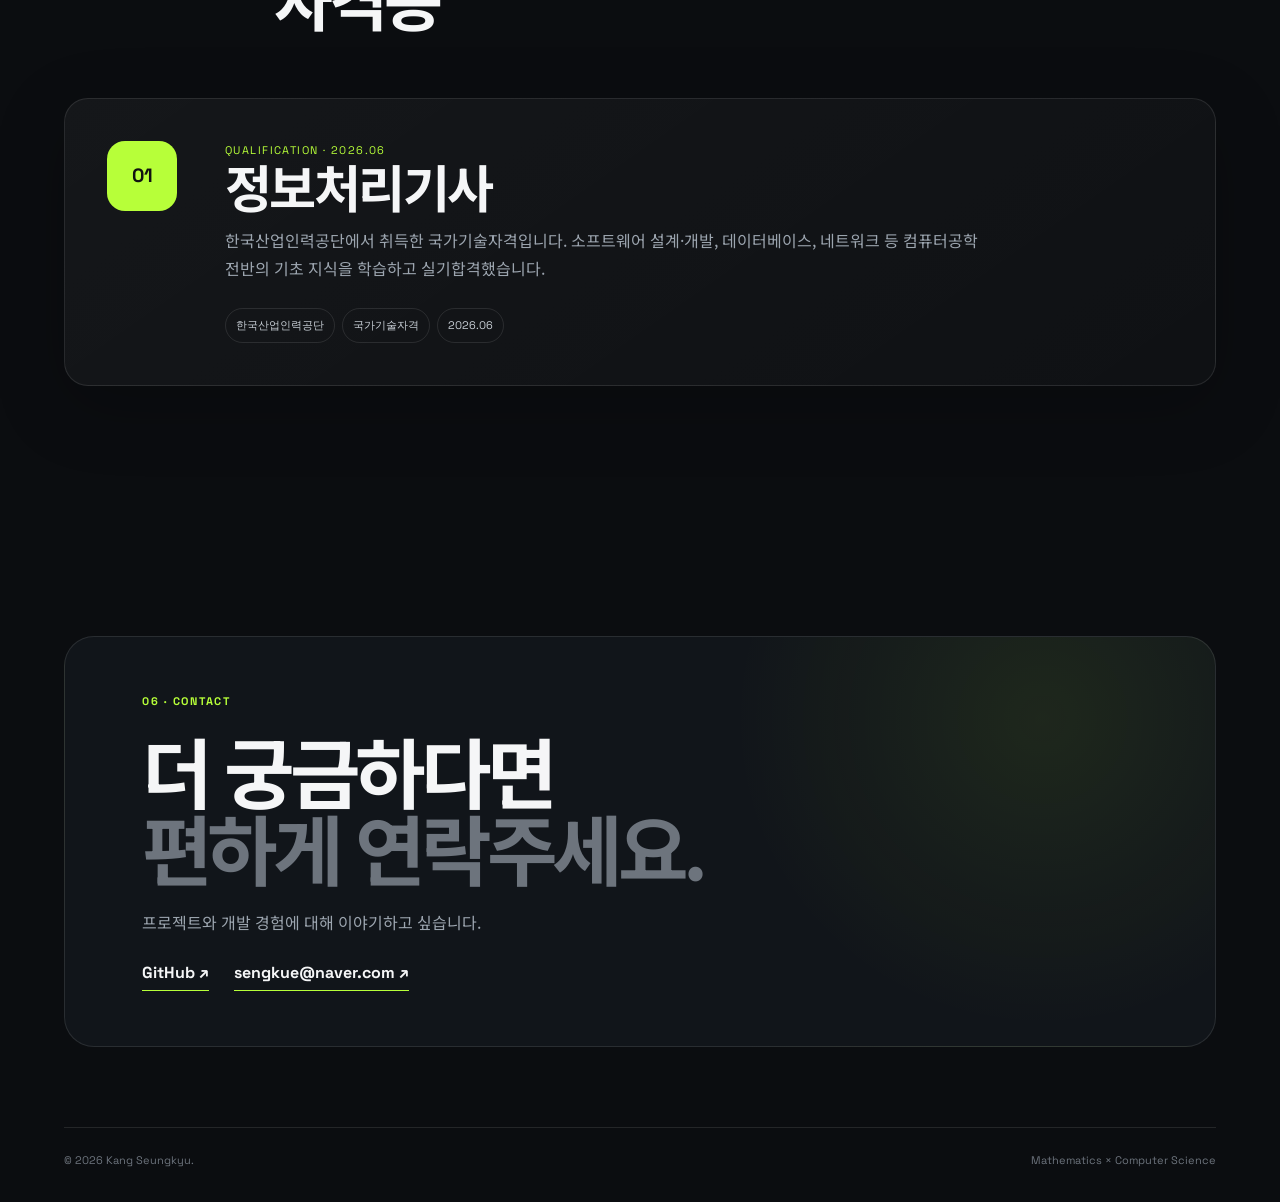
==== commit 1aa2a110: "index.html" ====
--- a/index.html
+++ b/index.html
@@ -167,31 +167,24 @@
       </div>
     </section>
 
-    <section class="section philosophy">
-      <div class="quote reveal">
-        <p class="eyebrow">05 · PHILOSOPHY</p>
-        <blockquote>“배운 것을 끝내지 않고,<br><strong>직접 만들어 봅니다.</strong>”</blockquote>
-        <p>프로젝트를 진행하며 부족한 부분을 발견하고 다시 공부하는 과정을 반복하면서 개발 역량을 쌓고 있습니다.</p>
-      </div>
-      <div class="numbers reveal">
-        <div><strong>5+</strong><span>Project</span></div>
-        <div><strong>2</strong><span>Major</span></div>
-        <div><strong>3+</strong><span>Year Experience</span></div>
-      </div>
-    </section>
 
     <section id="contact" class="section contact">
       <div class="contact-box reveal">
         <p class="eyebrow">06 · CONTACT</p>
         <h2>더 궁금하다면<br><span>편하게 연락주세요.</span></h2>
         <p class="contact-copy">프로젝트와 개발 경험에 대해 이야기하고 싶습니다.</p>
-        <div class="contact-links">
-          <a href="https://github.com/seungkyu-kang" target="_blank" rel="noreferrer">GitHub ↗</a>
-        </div>
-      </div>
-    </section>
-  </main>
-
+     <div class="contact-links">
+  <a href="https://github.com/seungkyu-kang" target="_blank" rel="noreferrer">
+    GitHub ↗
+  </a>
+  <a href="mailto:sengkue@naver.com">
+    sengkue@naver.com ↗
+  </a>
+</div>
+     </div>
+   </section>
+      </main>
+  
   <footer><span>© 2026 Kang Seungkyu.</span><span>Mathematics × Computer Science</span></footer>
 
   <script src="script.js"></script>
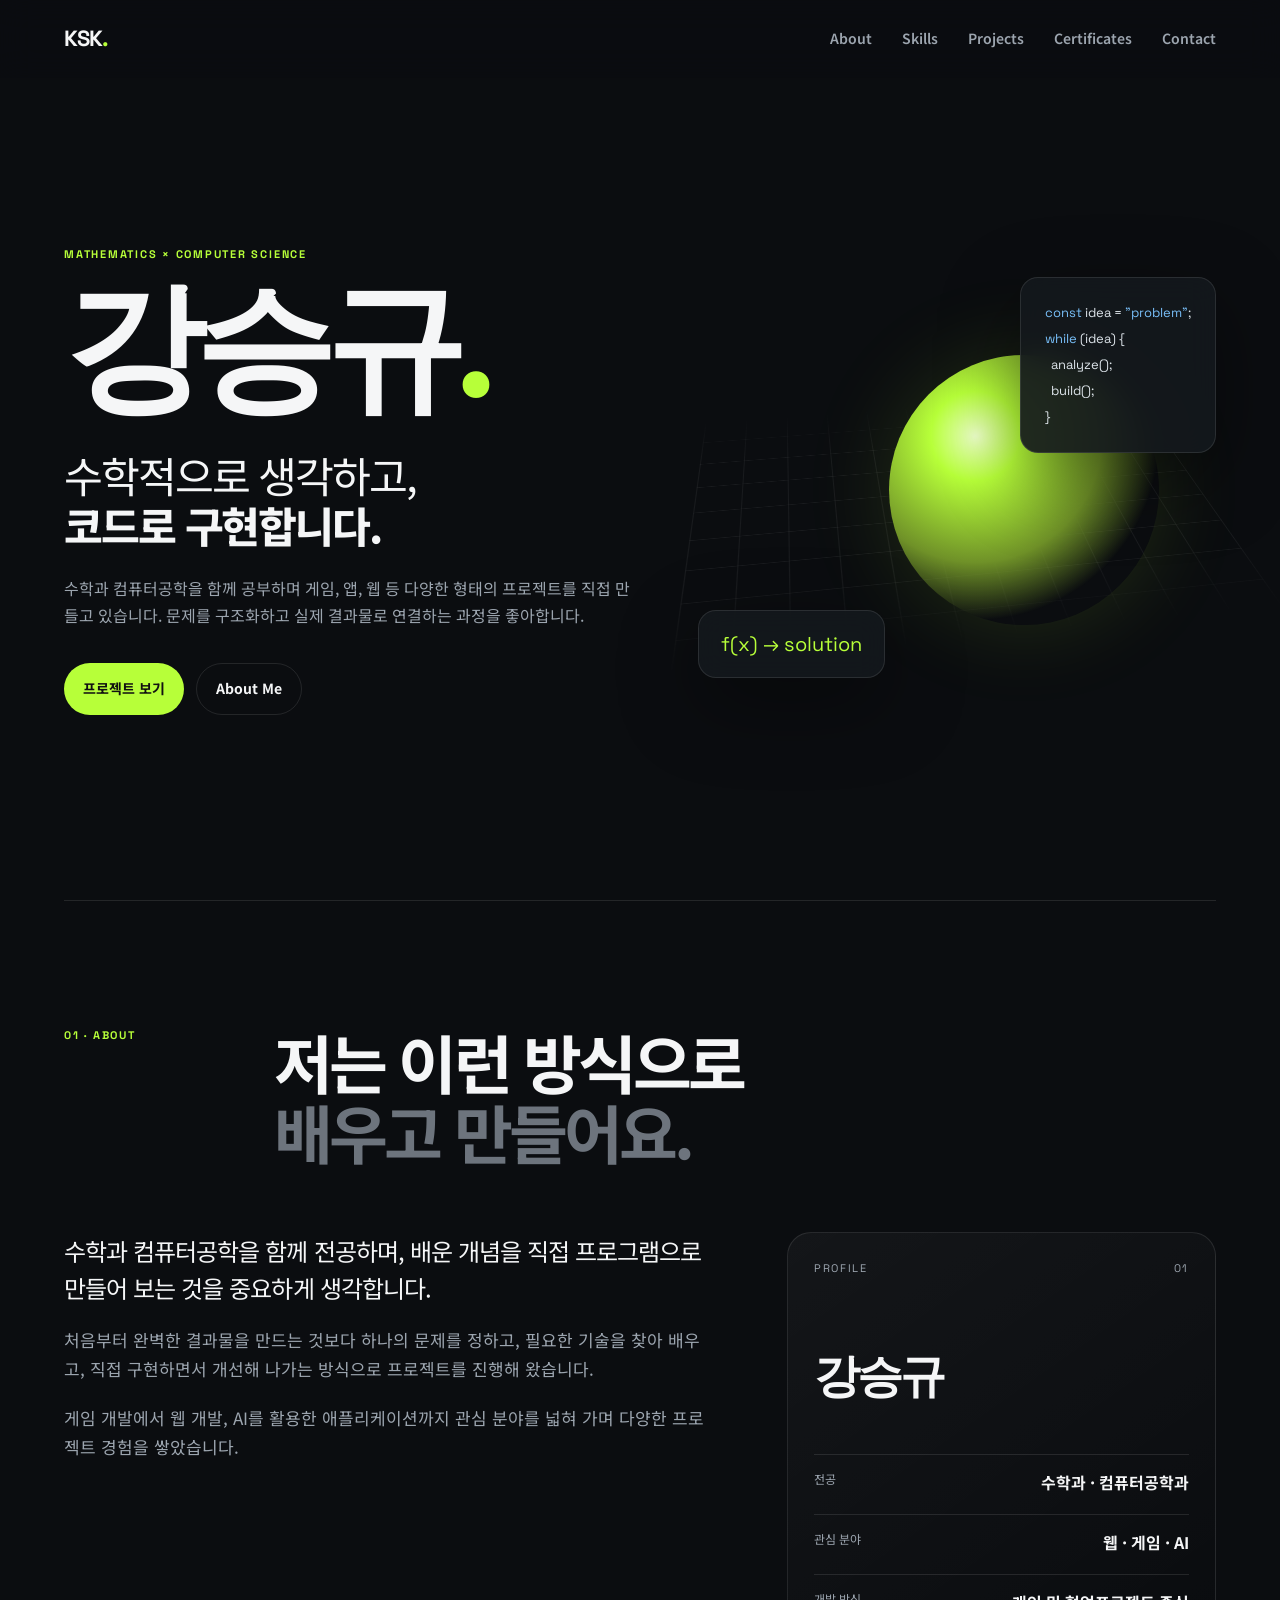
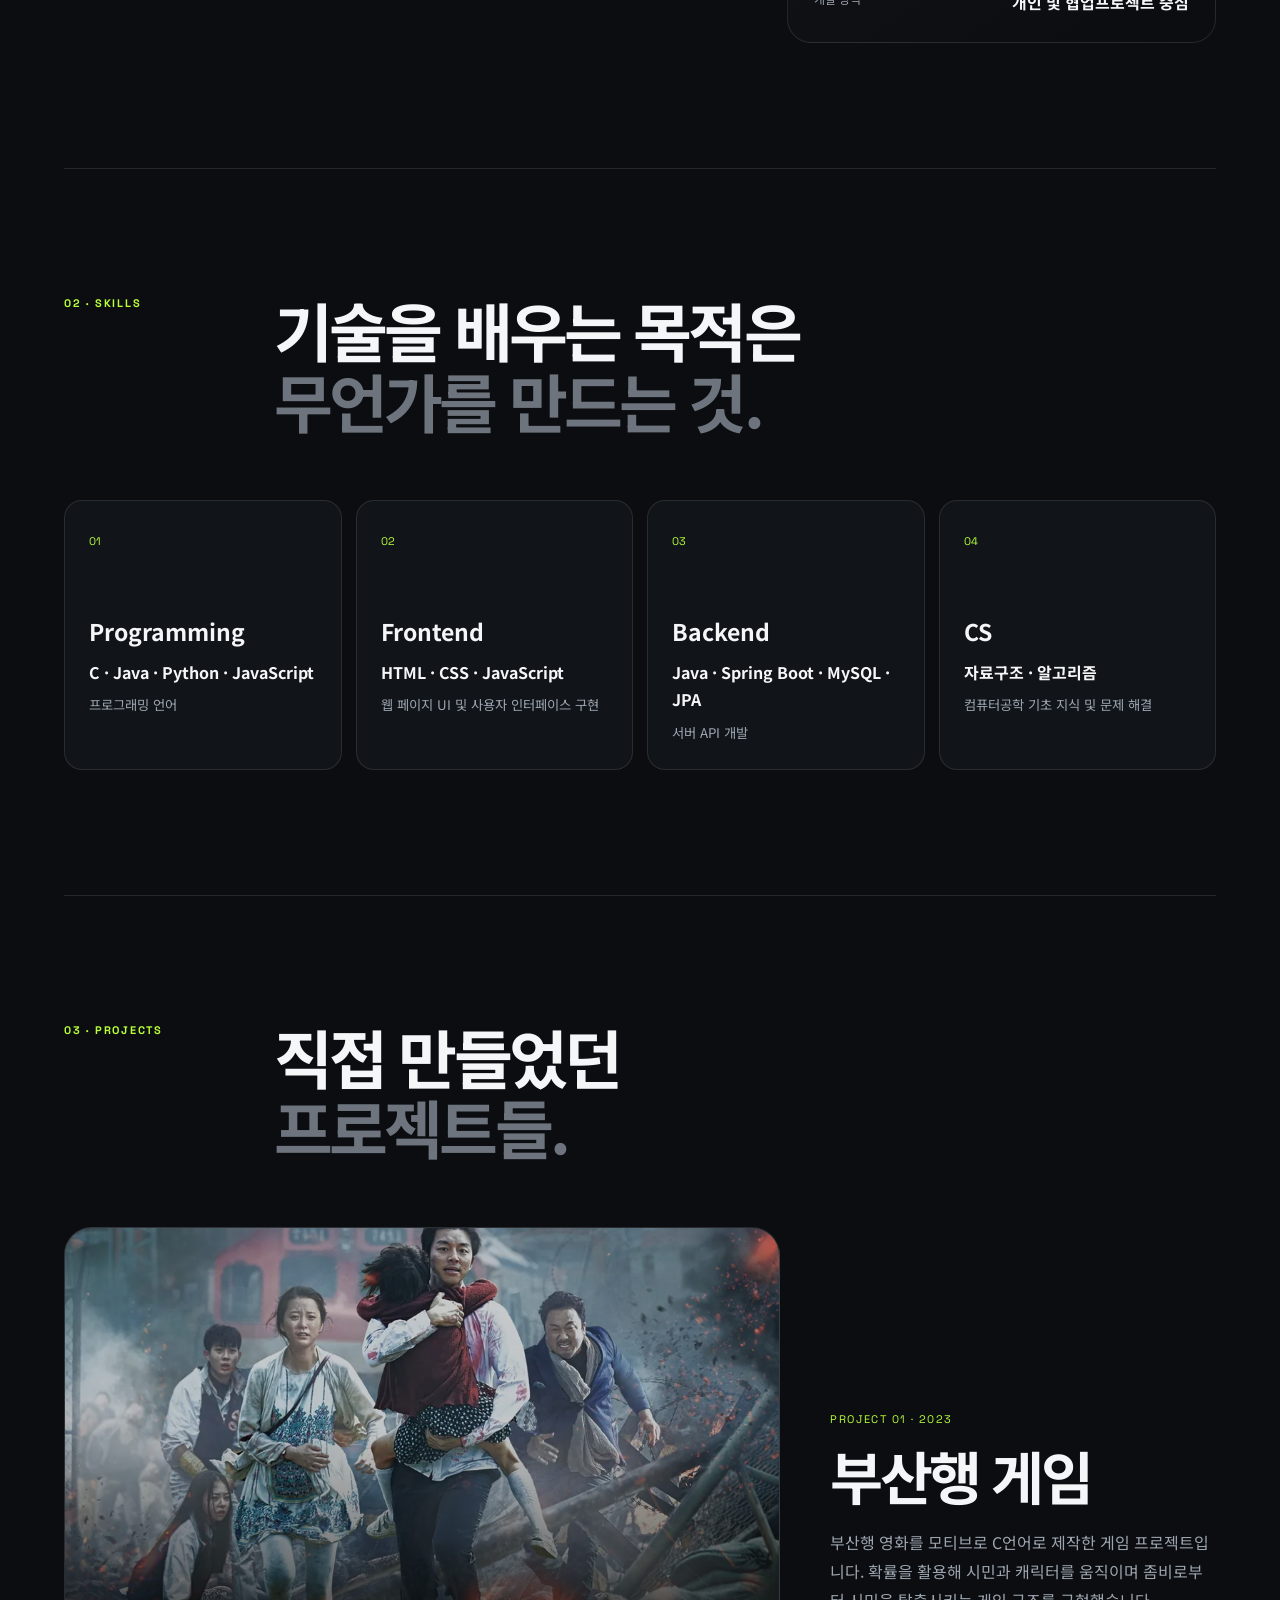
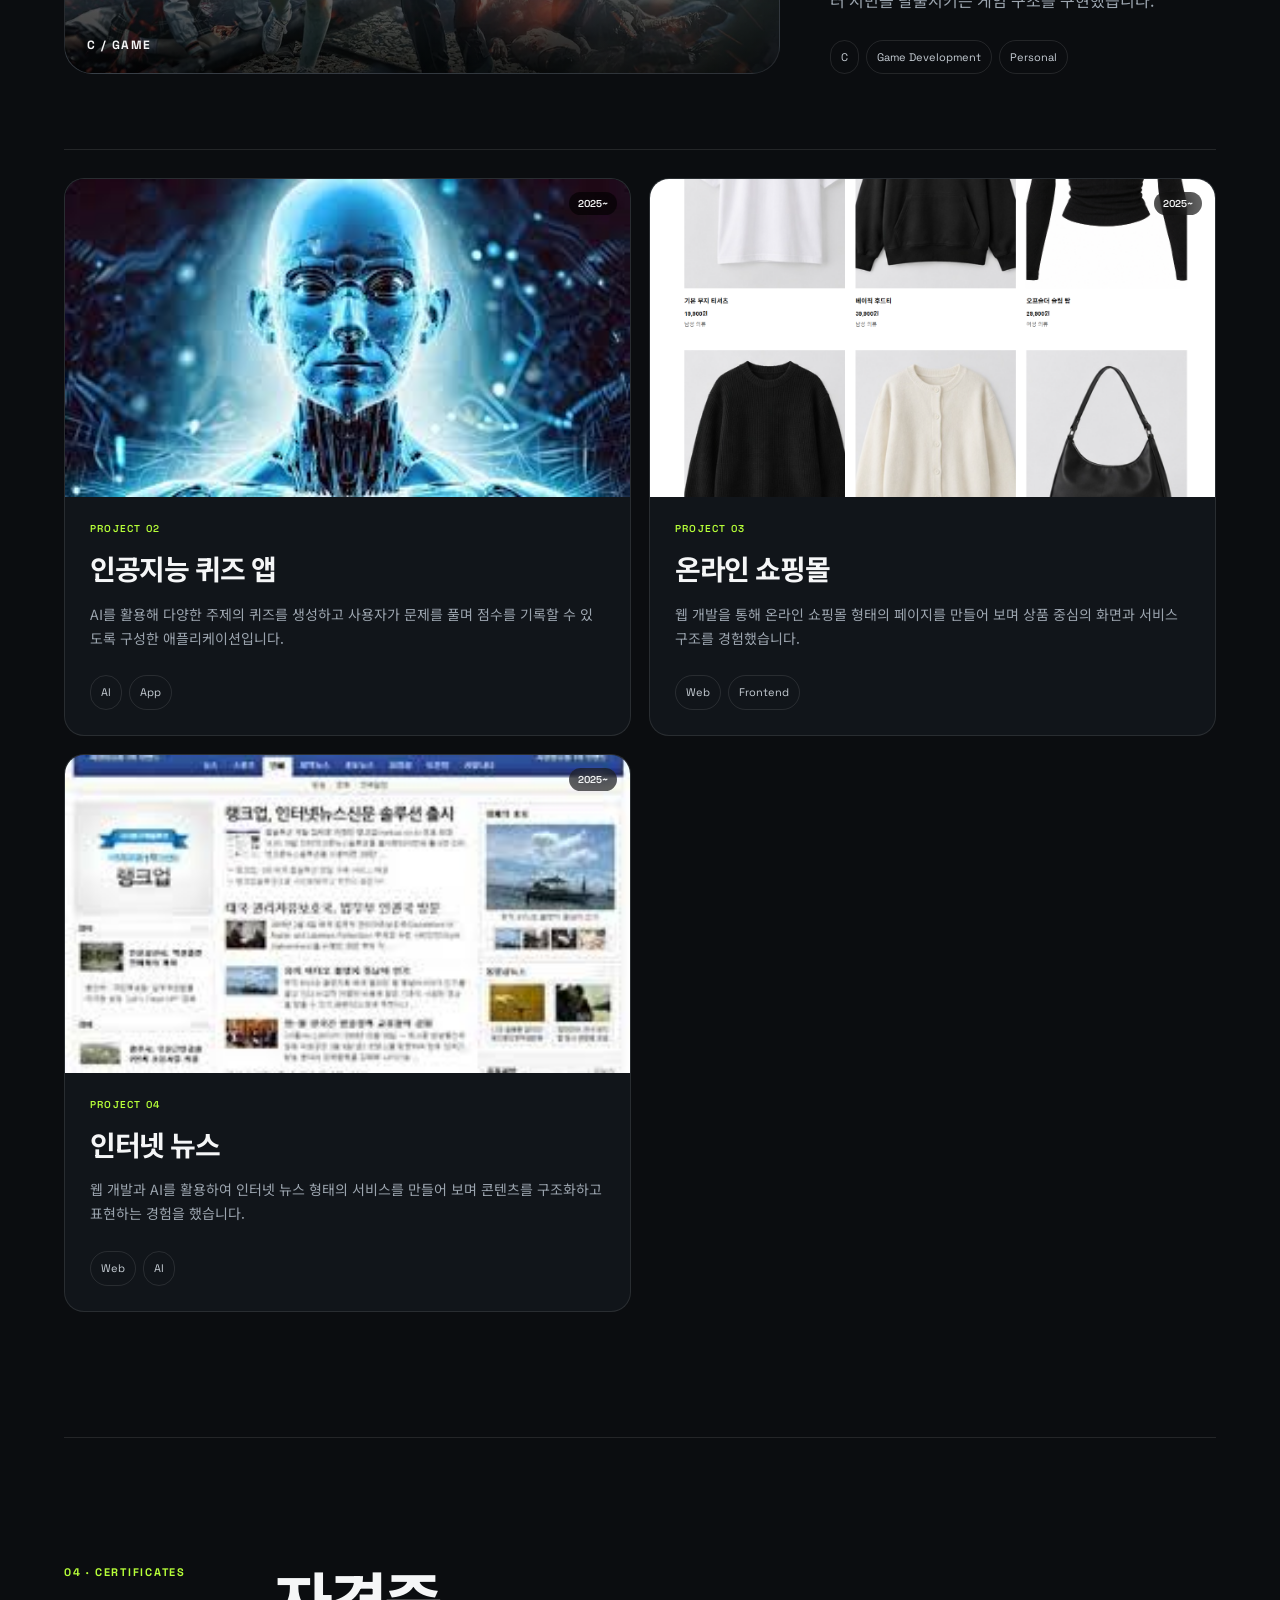
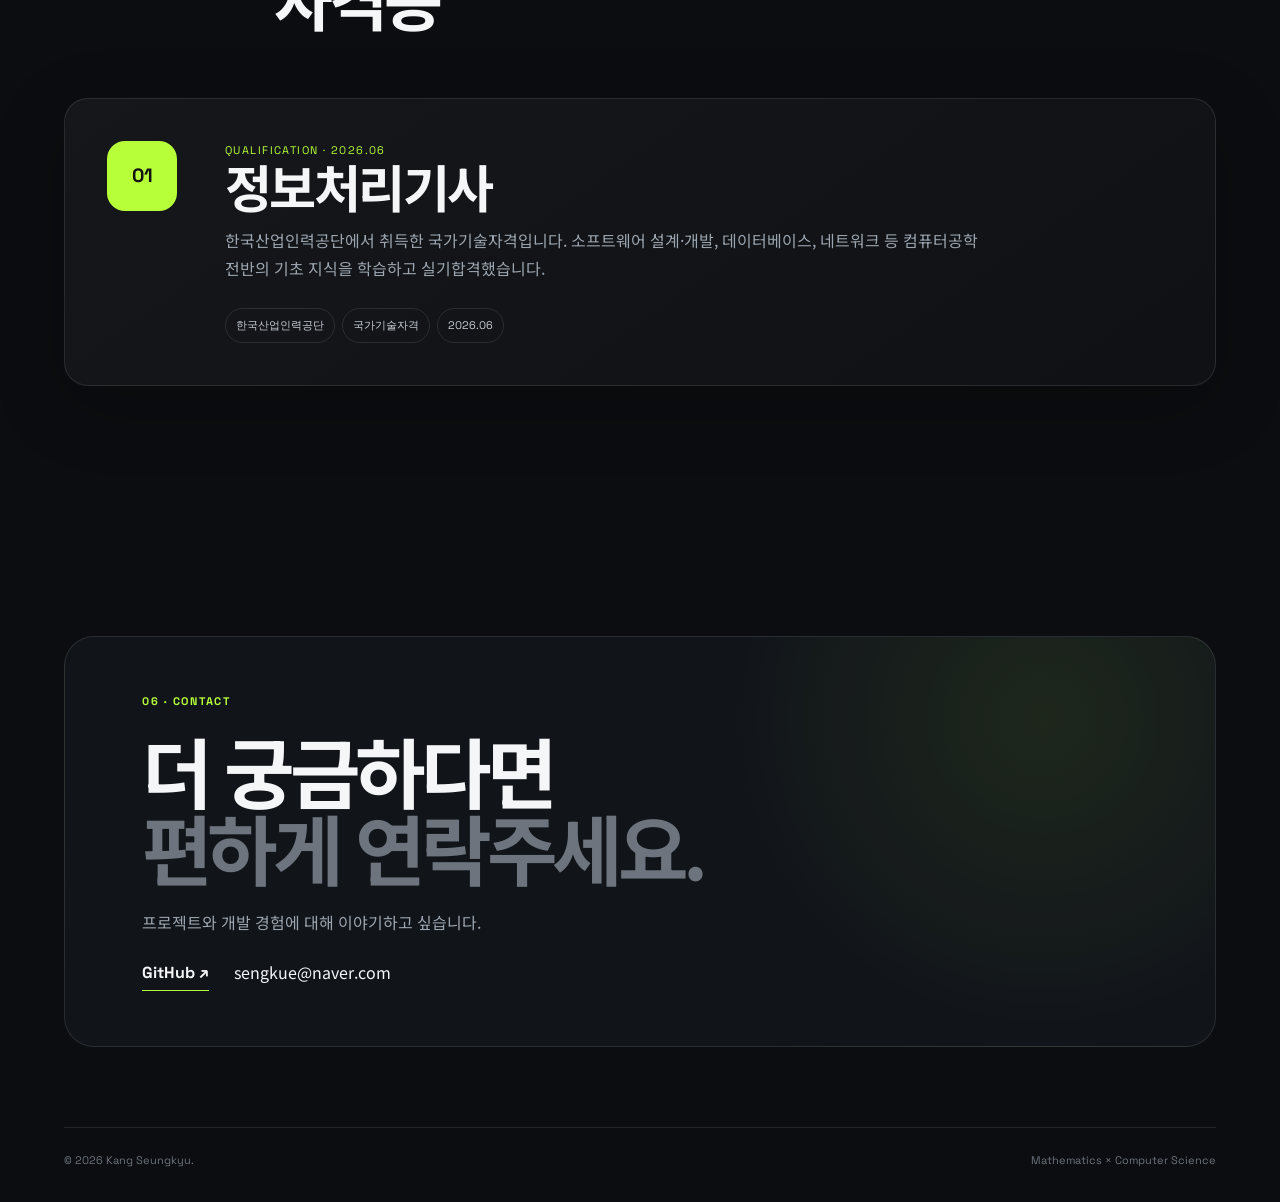
==== commit e97acb11: "index.html" ====
--- a/index.html
+++ b/index.html
@@ -173,13 +173,11 @@
         <p class="eyebrow">06 · CONTACT</p>
         <h2>더 궁금하다면<br><span>편하게 연락주세요.</span></h2>
         <p class="contact-copy">프로젝트와 개발 경험에 대해 이야기하고 싶습니다.</p>
-     <div class="contact-links">
+  <div class="contact-links">
   <a href="https://github.com/seungkyu-kang" target="_blank" rel="noreferrer">
     GitHub ↗
   </a>
-  <a href="mailto:sengkue@naver.com">
-    sengkue@naver.com ↗
-  </a>
+  <span>sengkue@naver.com</span>
 </div>
      </div>
    </section>
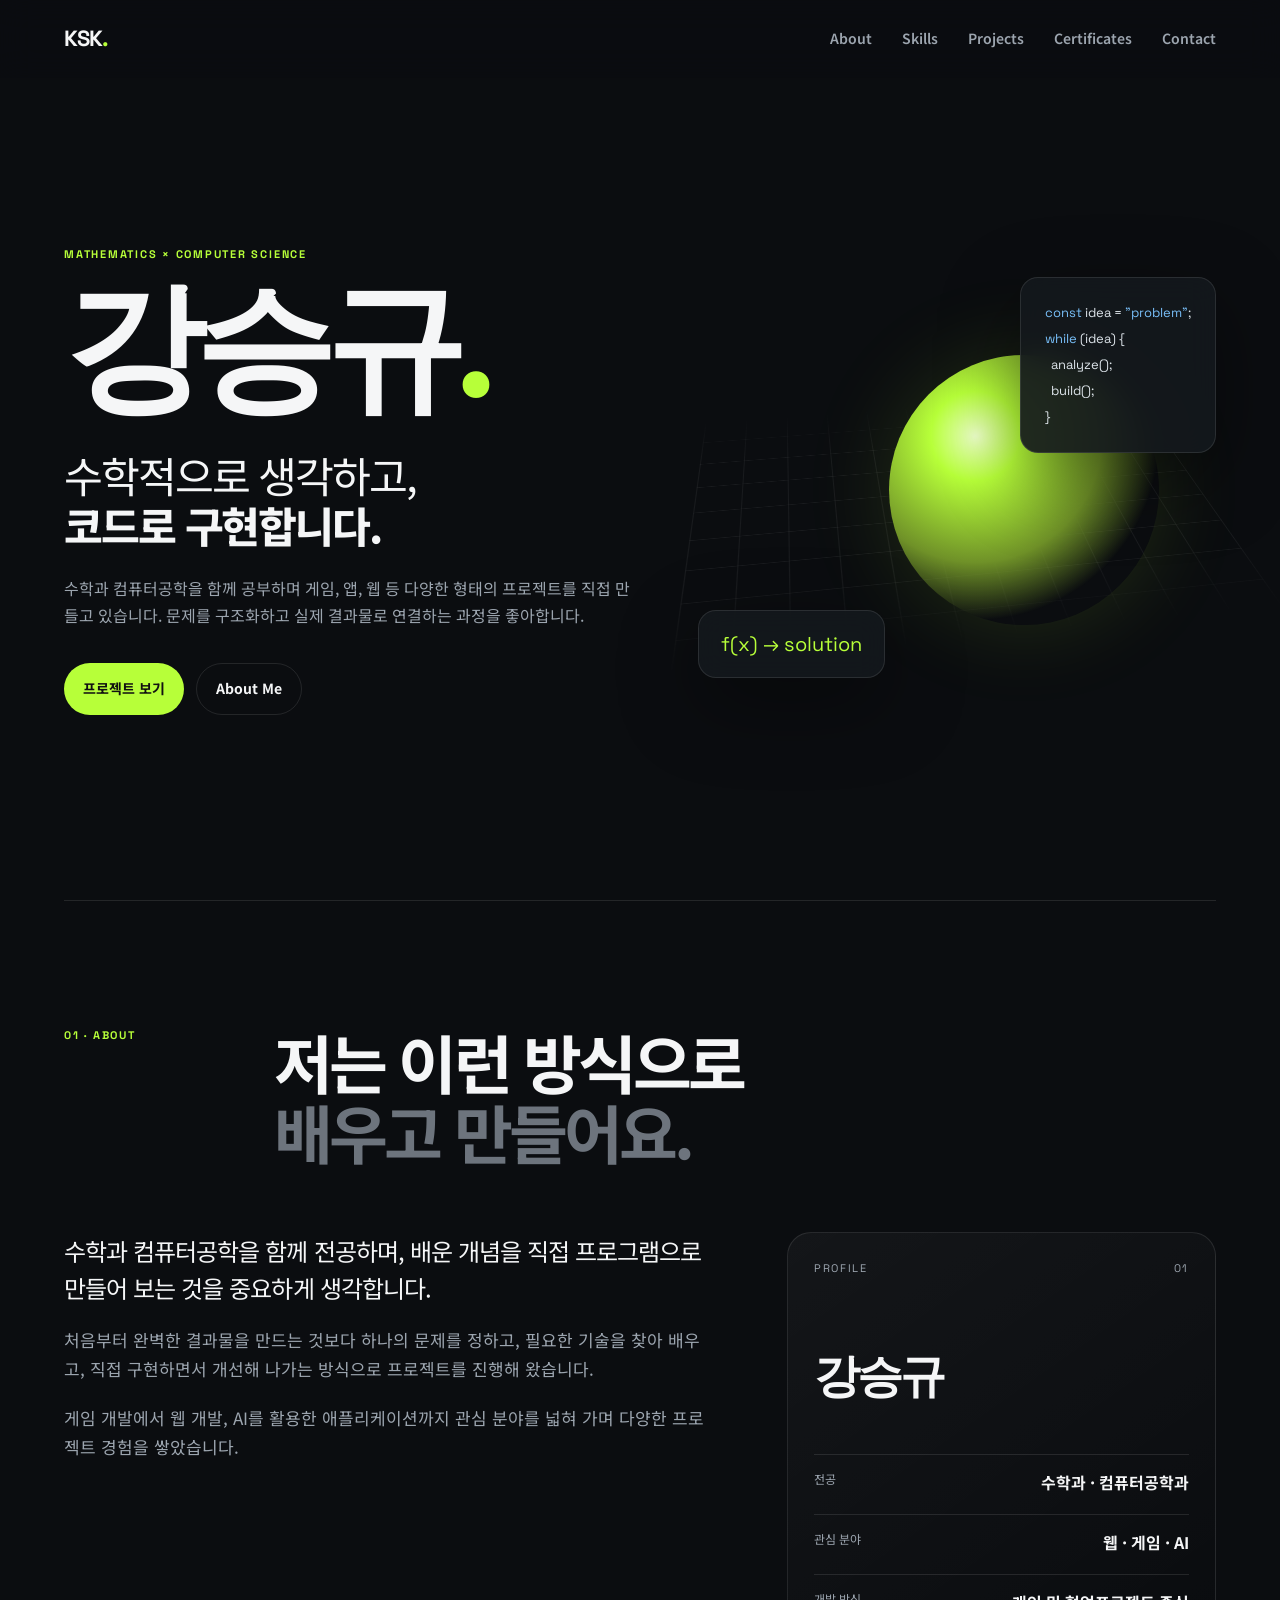
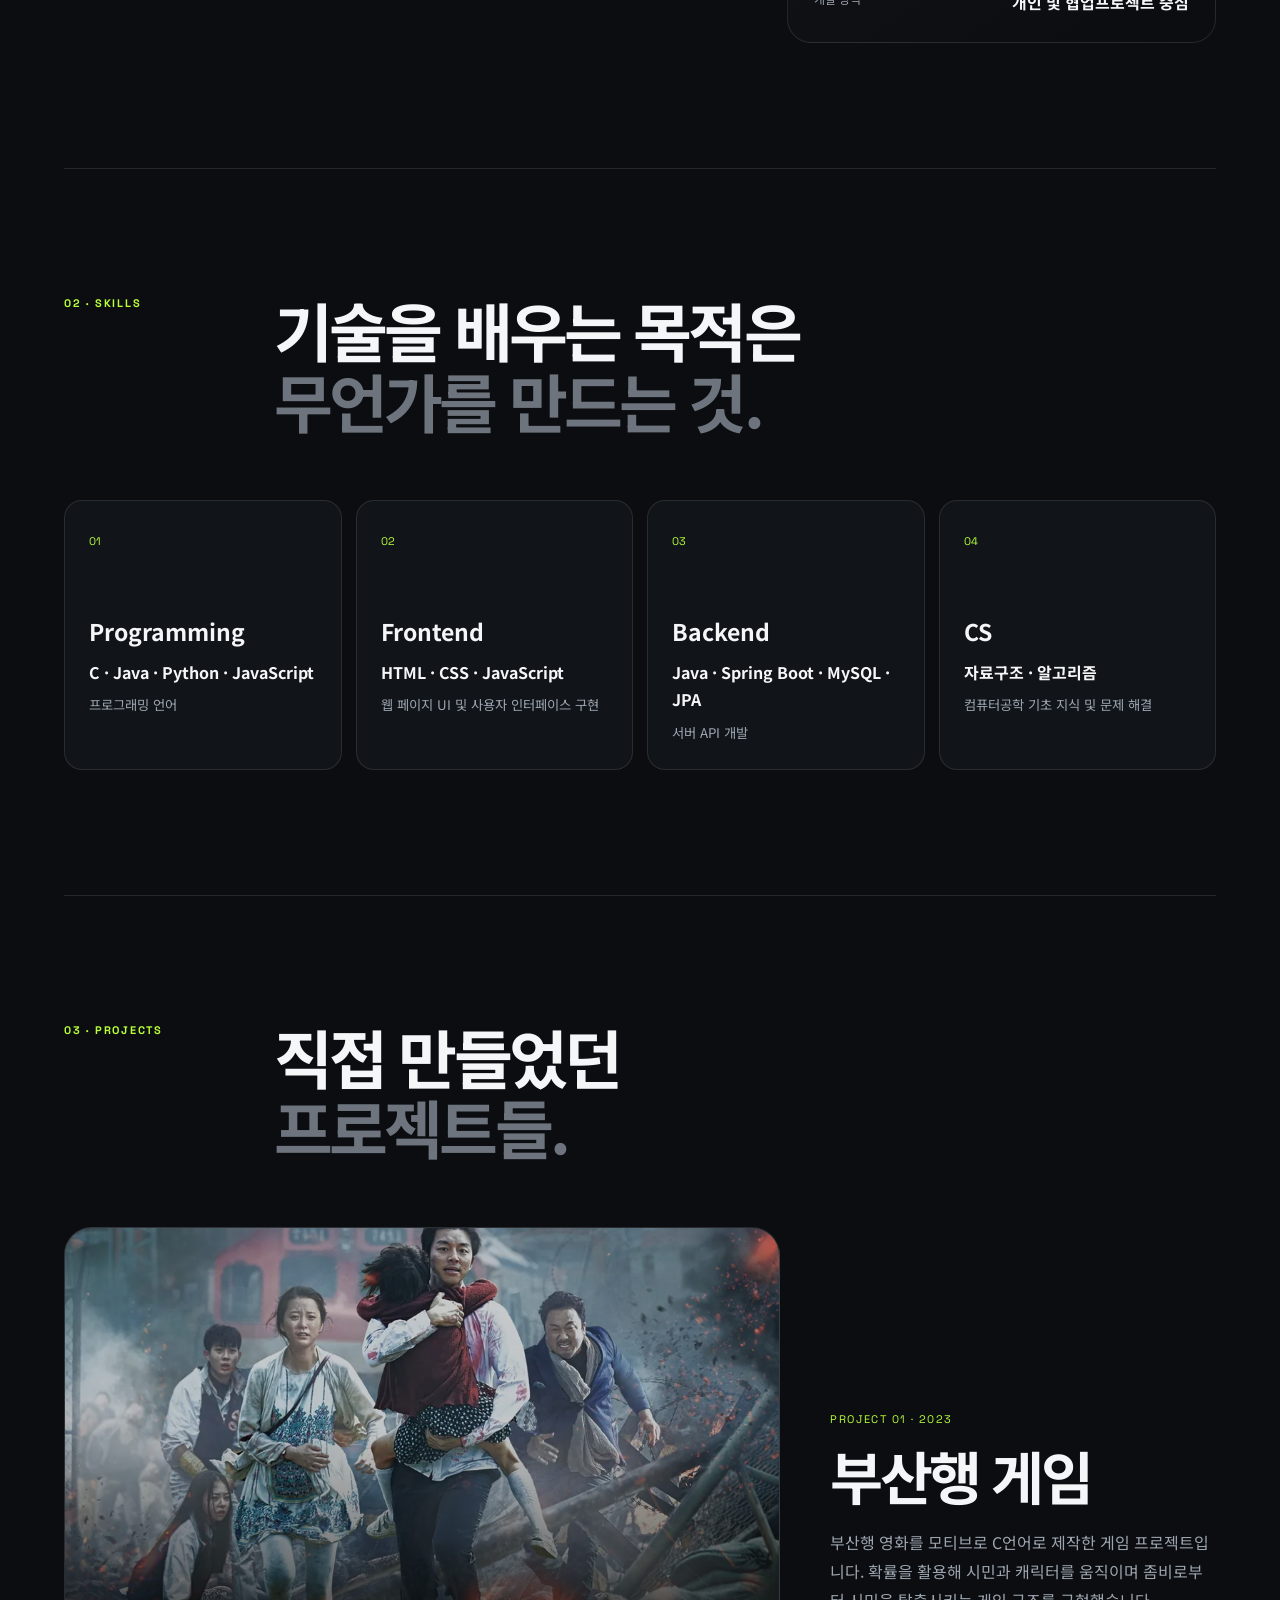
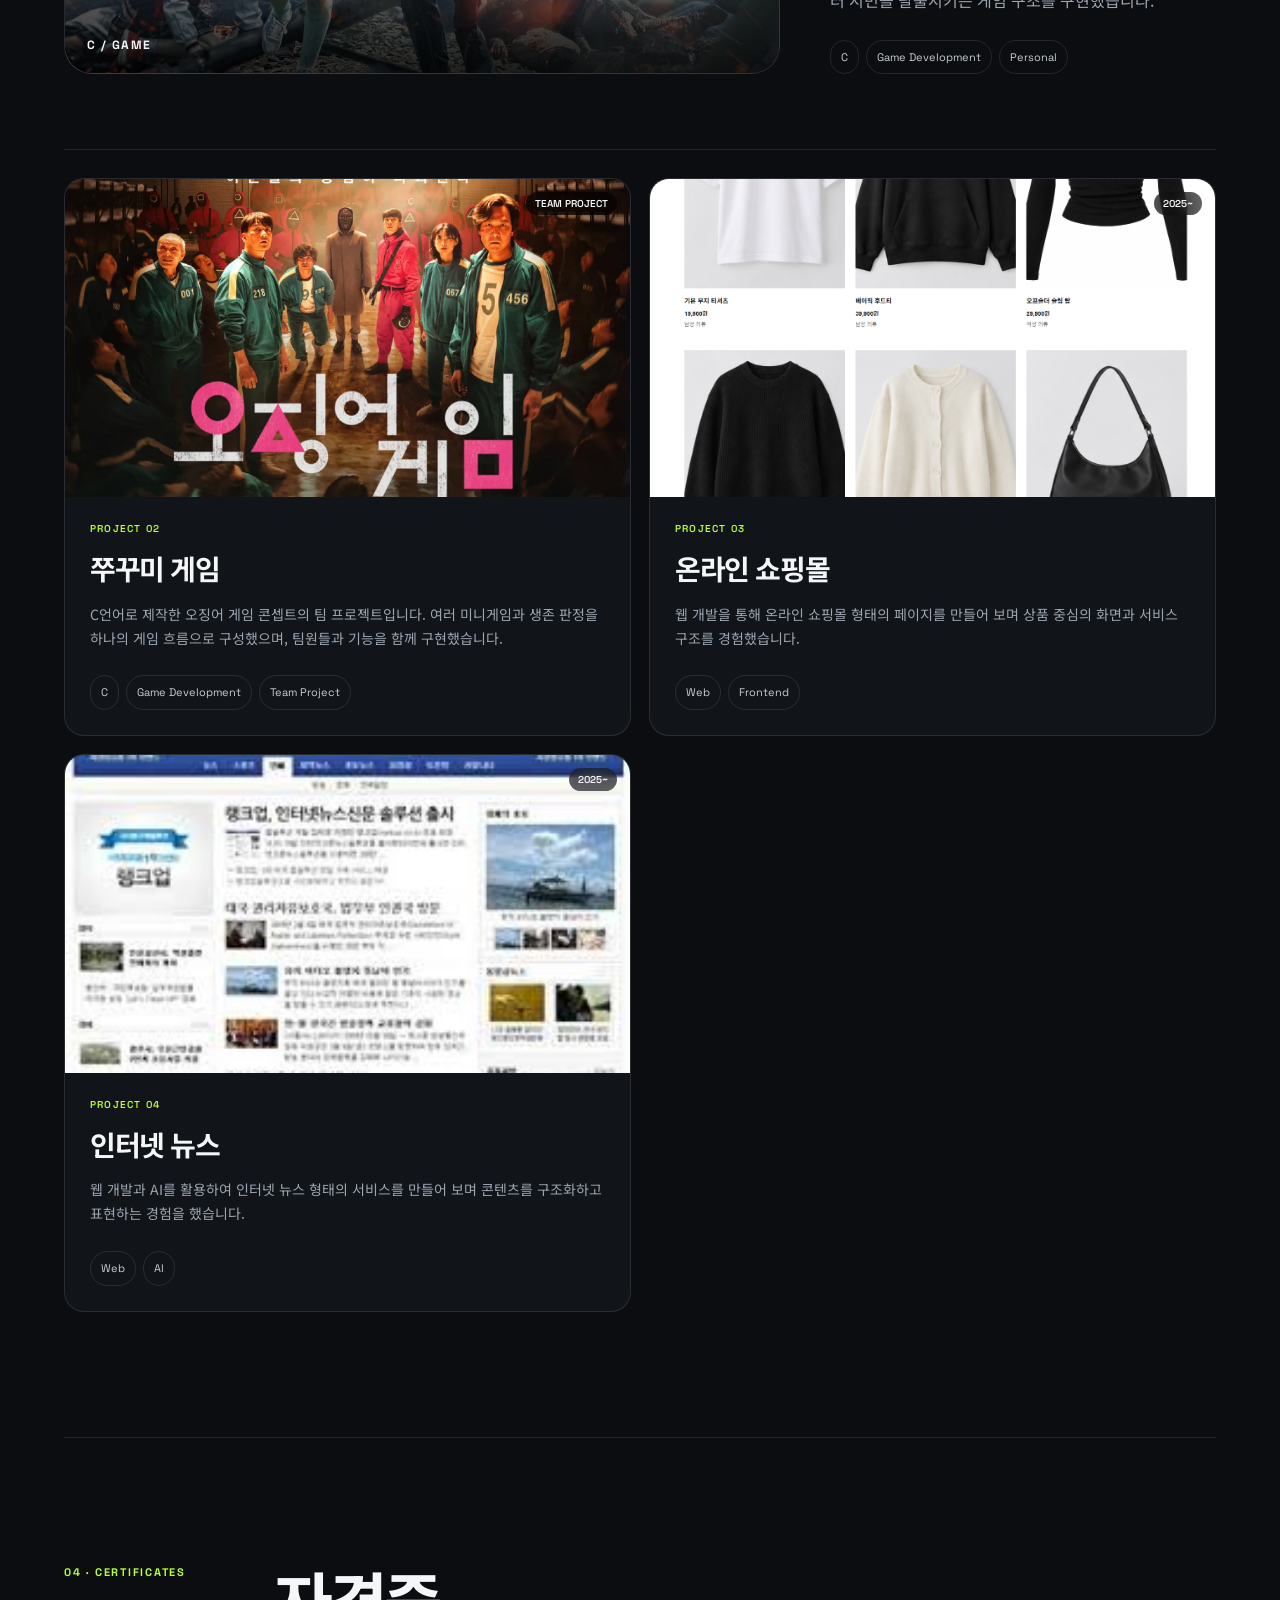
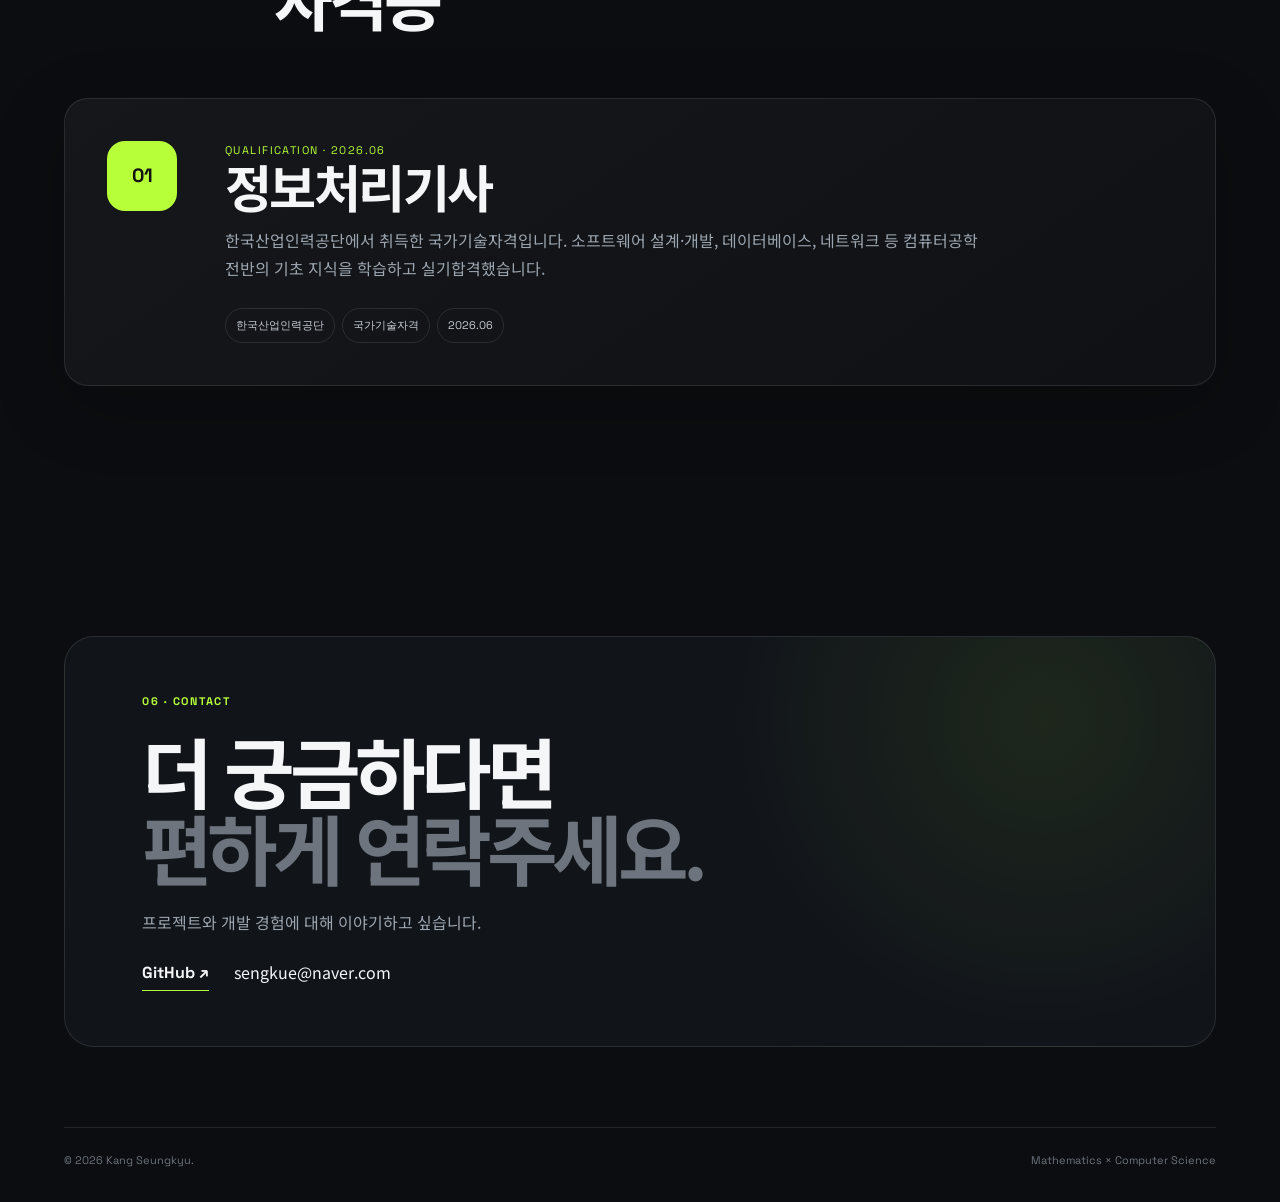
==== commit 90284b00: "Add files via upload" ====
--- a/index.html
+++ b/index.html
@@ -134,9 +134,9 @@
 
       <div class="project-list">
 
-        <article class="project-card reveal" data-project="ai">
-          <div class="project-img"><img src="https://seungkyu-kang.github.io/img/portfolio/인공지능.png" alt="인공지능 퀴즈 앱 프로젝트 이미지" /><span>2025~</span></div>
-          <div class="project-info"><p>PROJECT 02</p><h3>인공지능 퀴즈 앱</h3><p>AI를 활용해 다양한 주제의 퀴즈를 생성하고 사용자가 문제를 풀며 점수를 기록할 수 있도록 구성한 애플리케이션입니다.</p><div class="tags"><span>AI</span><span>App</span></div></div>
+        <article class="project-card reveal" data-project="squid">
+          <div class="project-img"><img src="https://seungkyu-kang.github.io/img/portfolio/오징어게임.png" alt="쭈꾸미 게임 프로젝트 이미지" /><span>TEAM PROJECT</span></div>
+          <div class="project-info"><p>PROJECT 02</p><h3>쭈꾸미 게임</h3><p>C언어로 제작한 오징어 게임 콘셉트의 팀 프로젝트입니다. 여러 미니게임과 생존 판정을 하나의 게임 흐름으로 구성했으며, 팀원들과 기능을 함께 구현했습니다.</p><div class="tags"><span>C</span><span>Game Development</span><span>Team Project</span></div></div>
         </article>
 
         <article class="project-card reveal" data-project="shop">
@@ -192,6 +192,20 @@
     window.location.href = 'malllab.html';
   });
 
+  document.querySelector('[data-project="squid"]')?.addEventListener('click', () => {
+    window.location.href = 'jjuggumi.html';
+  });
+
+  document.querySelector('[data-project="squid"]')?.setAttribute('role', 'link');
+  document.querySelector('[data-project="squid"]')?.setAttribute('tabindex', '0');
+
+  document.querySelector('[data-project="squid"]')?.addEventListener('keydown', (event) => {
+    if (event.key === 'Enter' || event.key === ' ') {
+      event.preventDefault();
+      window.location.href = 'jjuggumi.html';
+    }
+  });
+
   document.querySelector('[data-project="shop"]')?.setAttribute('role', 'link');
   document.querySelector('[data-project="shop"]')?.setAttribute('tabindex', '0');
 
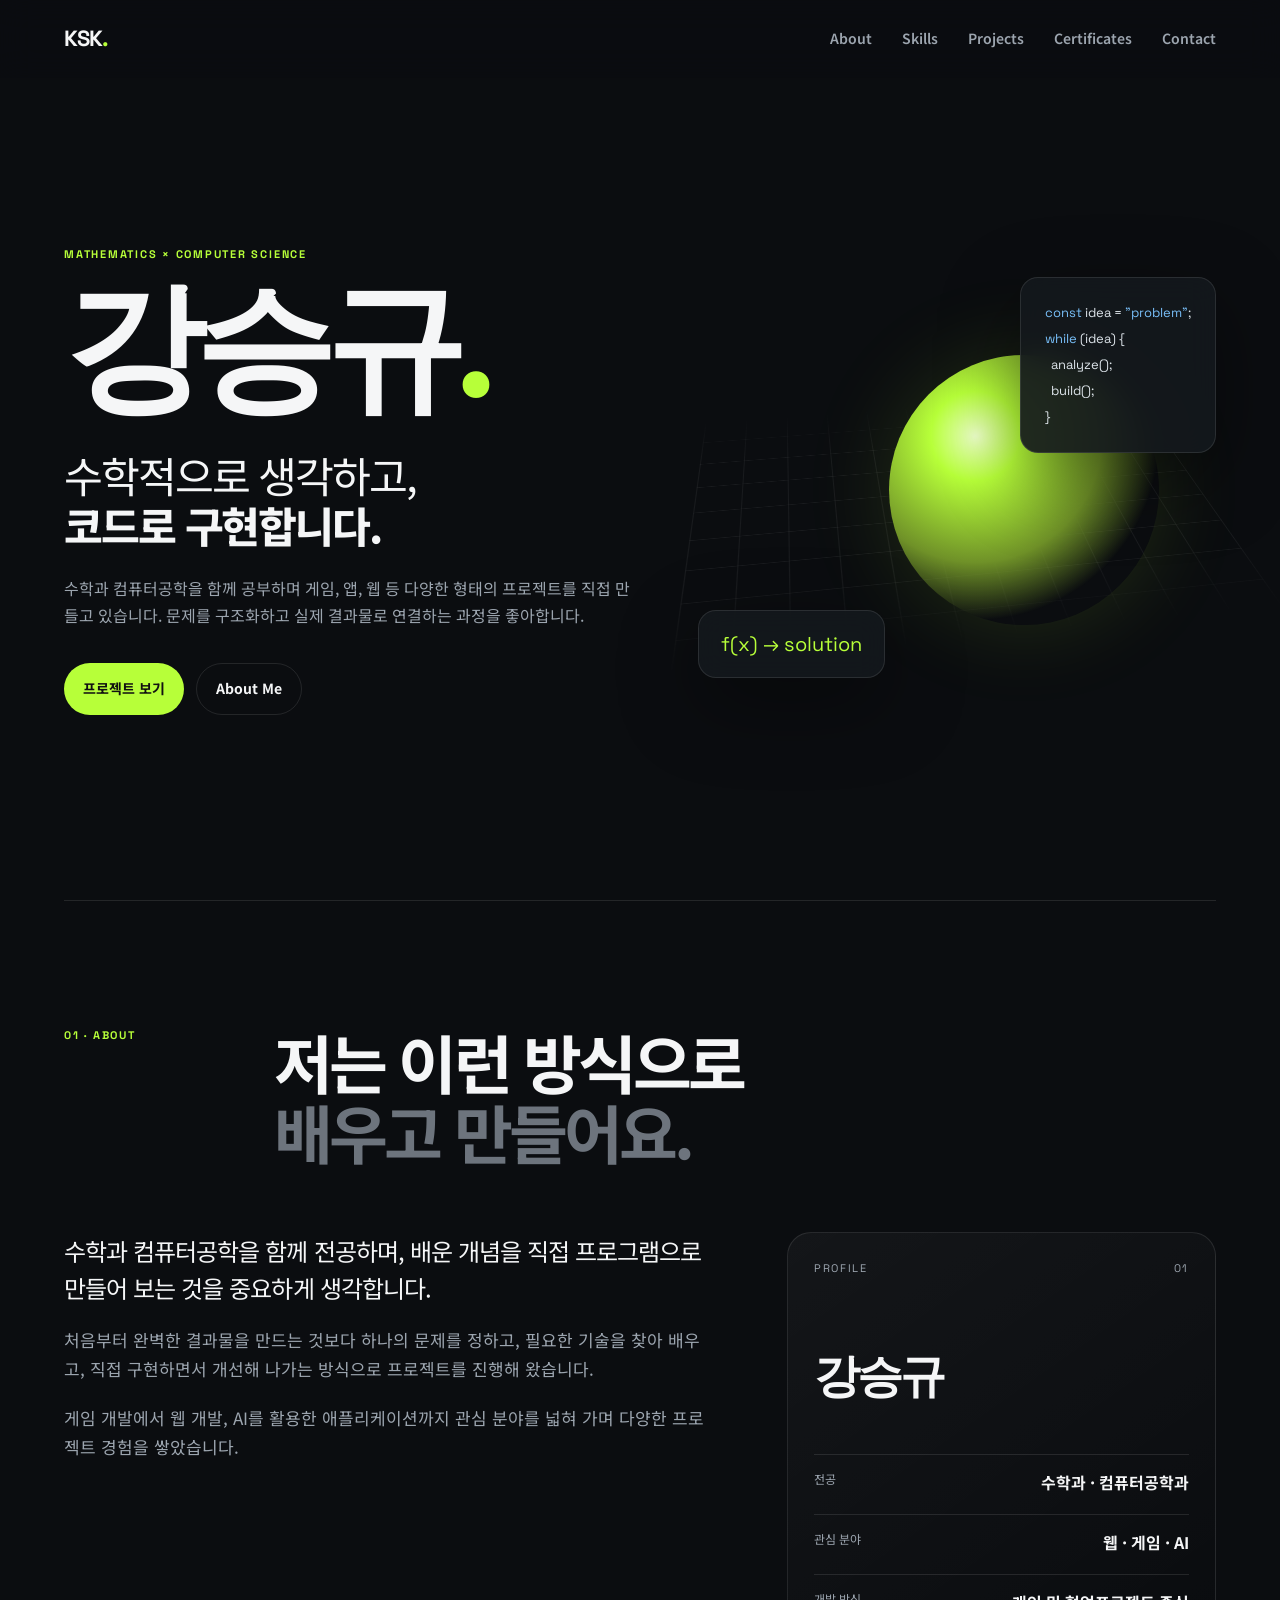
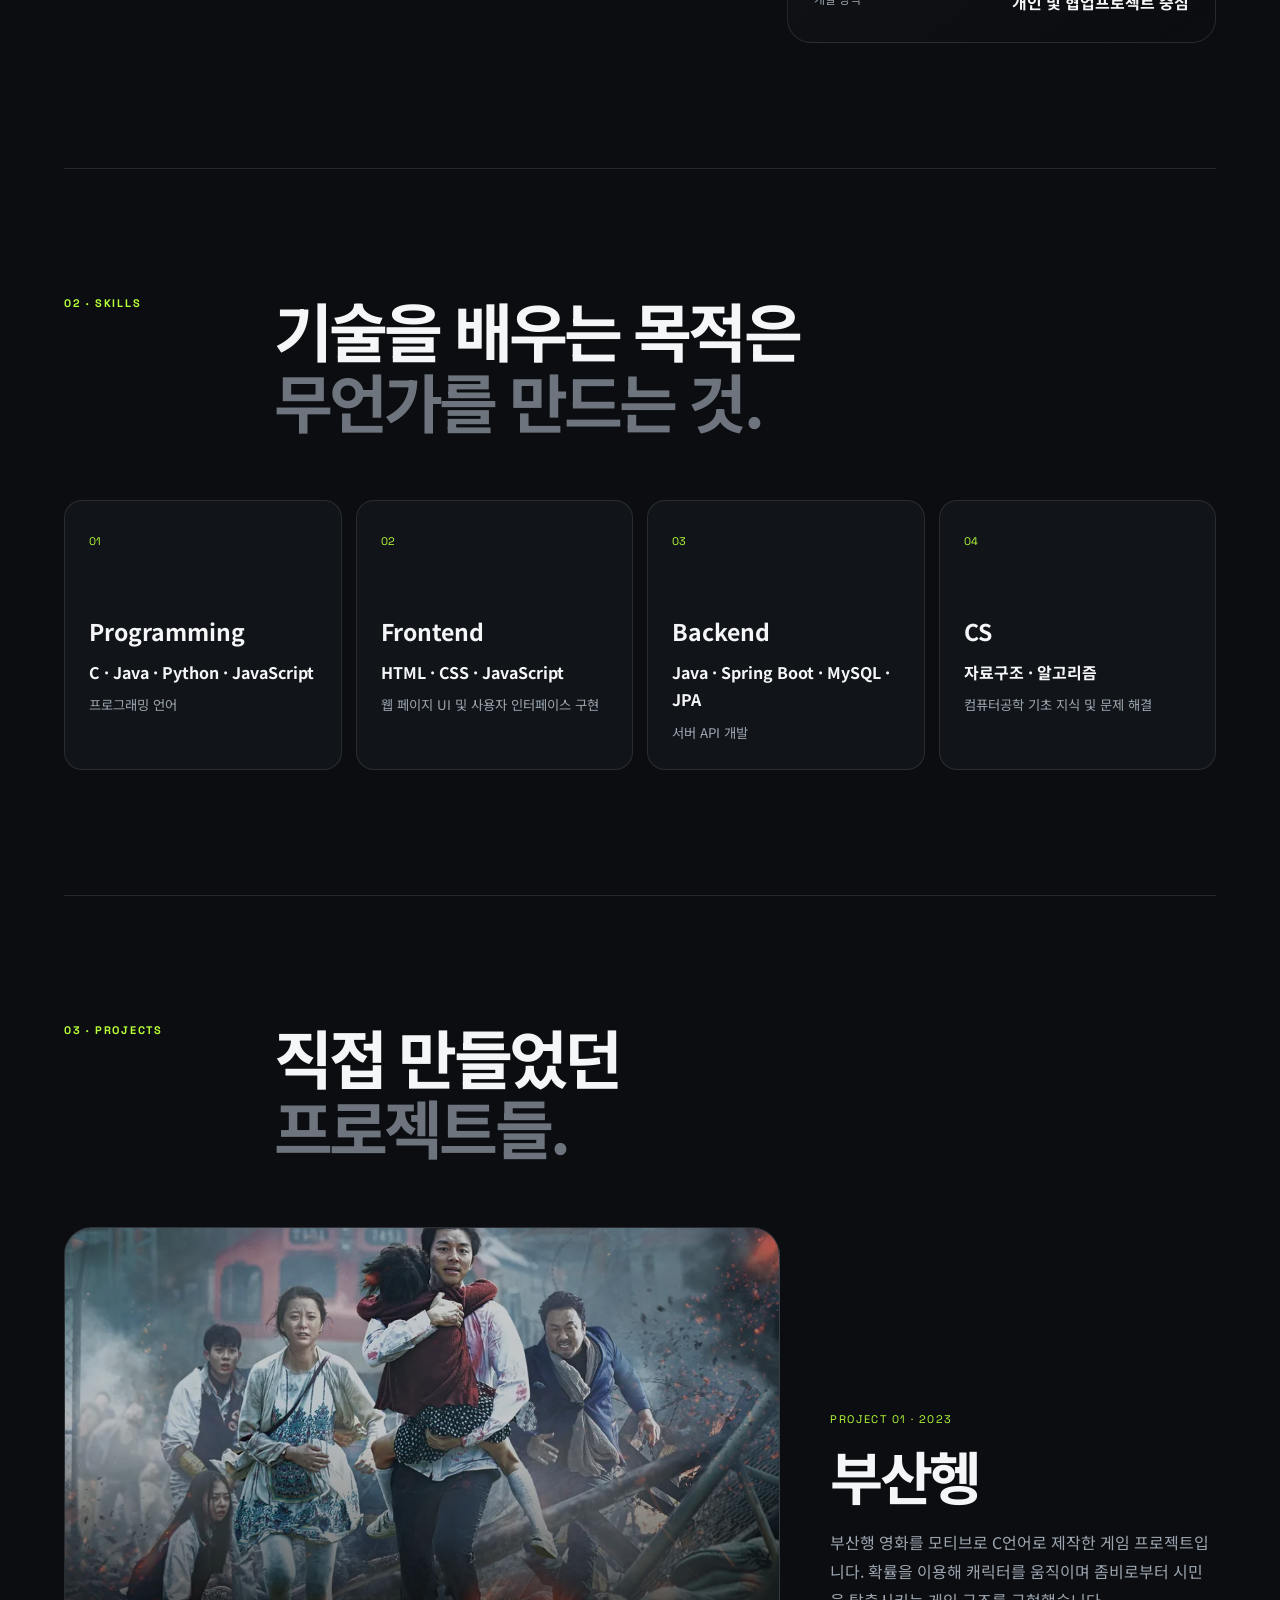
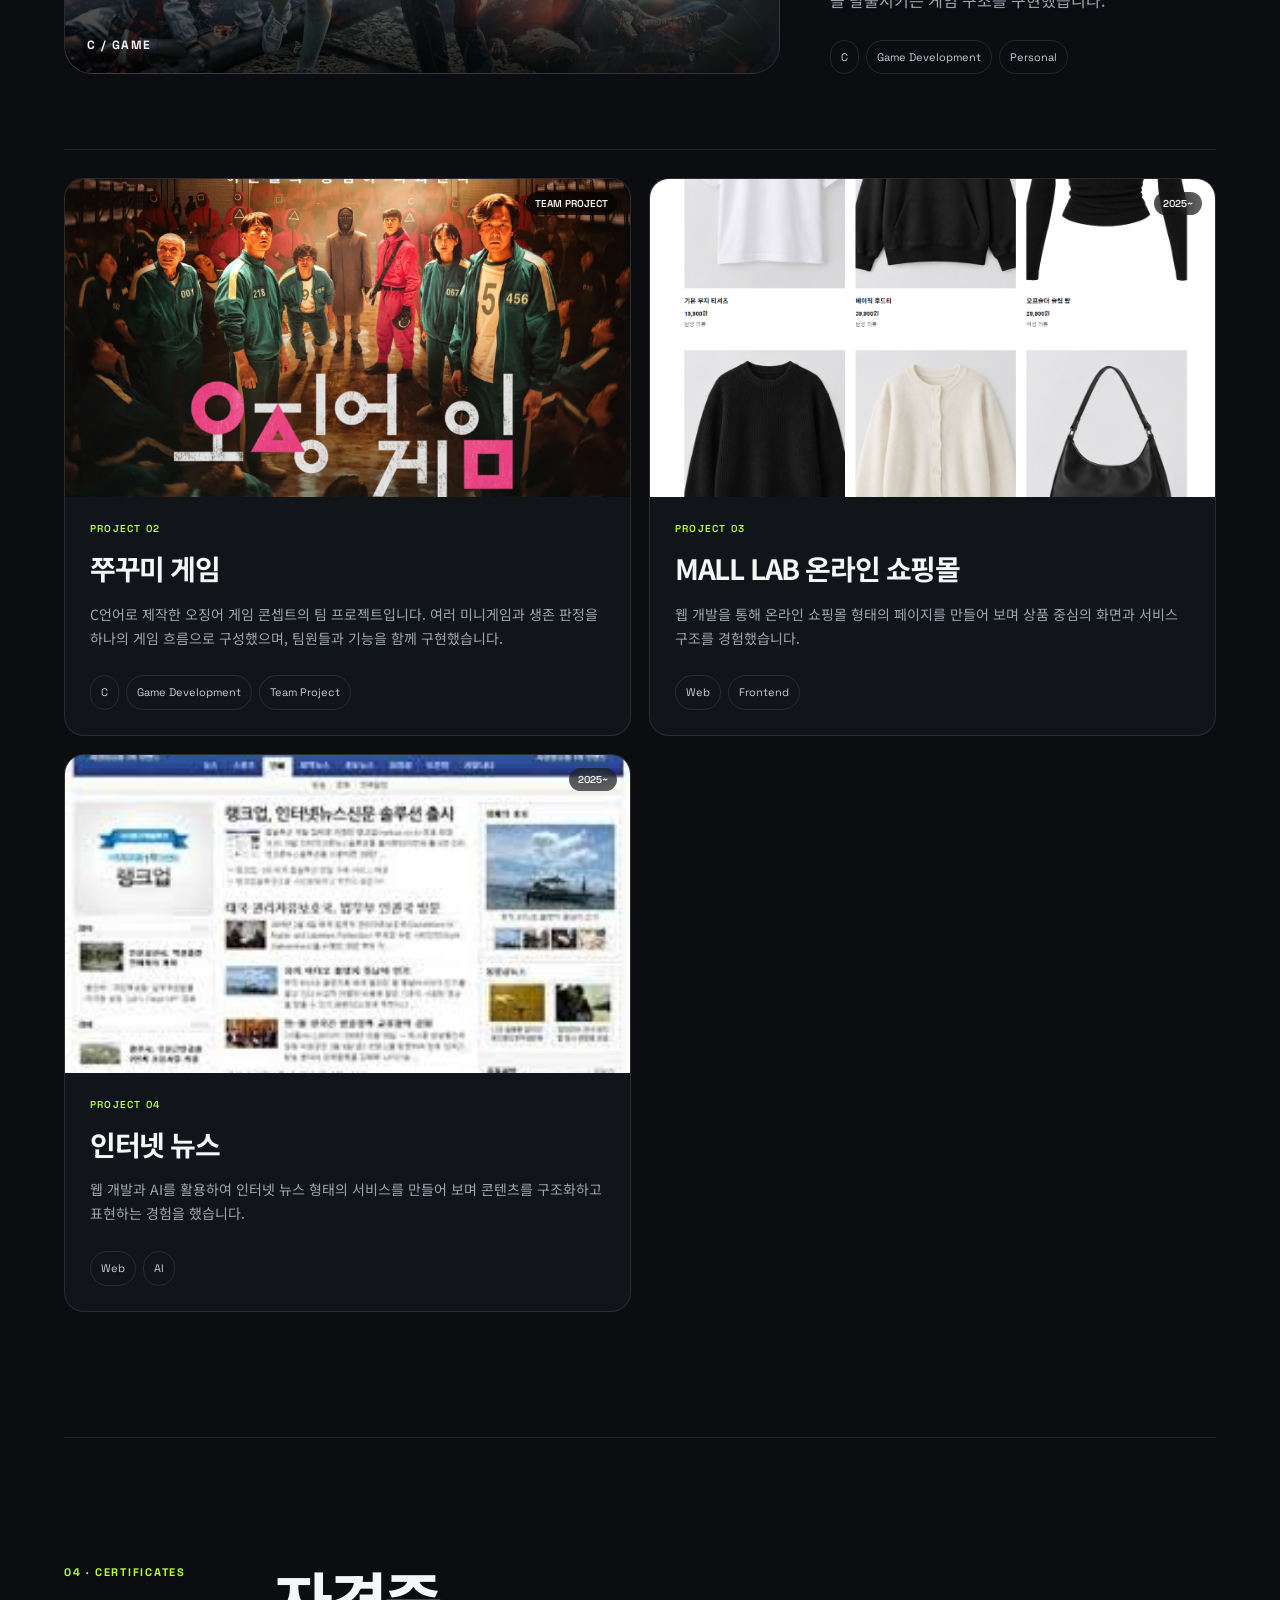
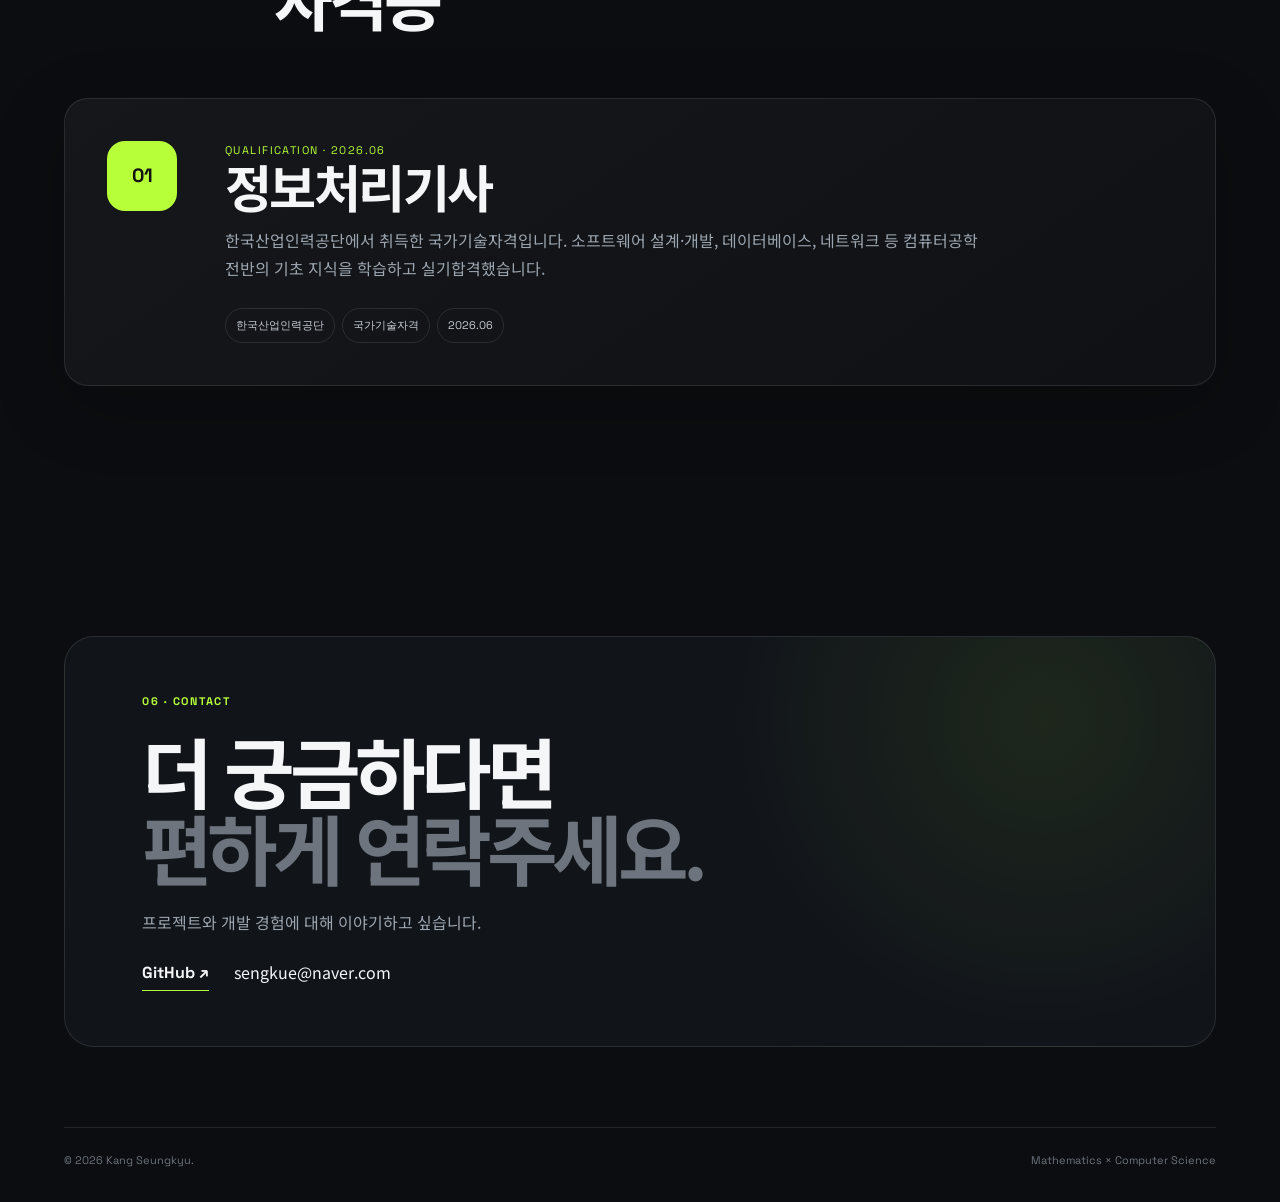
==== commit 41e06ce9: "index.html" ====
--- a/index.html
+++ b/index.html
@@ -126,8 +126,8 @@
         </div>
         <div class="featured-info">
           <p class="project-kicker">PROJECT 01 · 2023</p>
-          <h3>부산행 게임</h3>
-          <p>부산행 영화를 모티브로 C언어로 제작한 게임 프로젝트입니다. 확률을 활용해 시민과 캐릭터를 움직이며 좀비로부터 시민을 탈출시키는 게임 구조를 구현했습니다.</p>
+          <h3>부산헹</h3>
+          <p>부산행 영화를 모티브로 C언어로 제작한 게임 프로젝트입니다. 확률을 이용해 캐릭터를 움직이며 좀비로부터 시민을 탈출시키는 게임 구조를 구현했습니다.</p>
           <div class="tags"><span>C</span><span>Game Development</span><span>Personal</span></div>
         </div>
       </div>
@@ -141,7 +141,7 @@
 
         <article class="project-card reveal" data-project="shop">
           <div class="project-img"><img src="https://seungkyu-kang.github.io/img/portfolio/이미지%20쇼핑몰.png" alt="온라인 쇼핑몰 프로젝트 이미지" /><span>2025~</span></div>
-          <div class="project-info"><p>PROJECT 03</p><h3>온라인 쇼핑몰</h3><p>웹 개발을 통해 온라인 쇼핑몰 형태의 페이지를 만들어 보며 상품 중심의 화면과 서비스 구조를 경험했습니다.</p><div class="tags"><span>Web</span><span>Frontend</span></div></div>
+          <div class="project-info"><p>PROJECT 03</p><h3>MALL LAB 온라인 쇼핑몰</h3><p>웹 개발을 통해 온라인 쇼핑몰 형태의 페이지를 만들어 보며 상품 중심의 화면과 서비스 구조를 경험했습니다.</p><div class="tags"><span>Web</span><span>Frontend</span></div></div>
         </article>
 
         <article class="project-card reveal" data-project="news">
